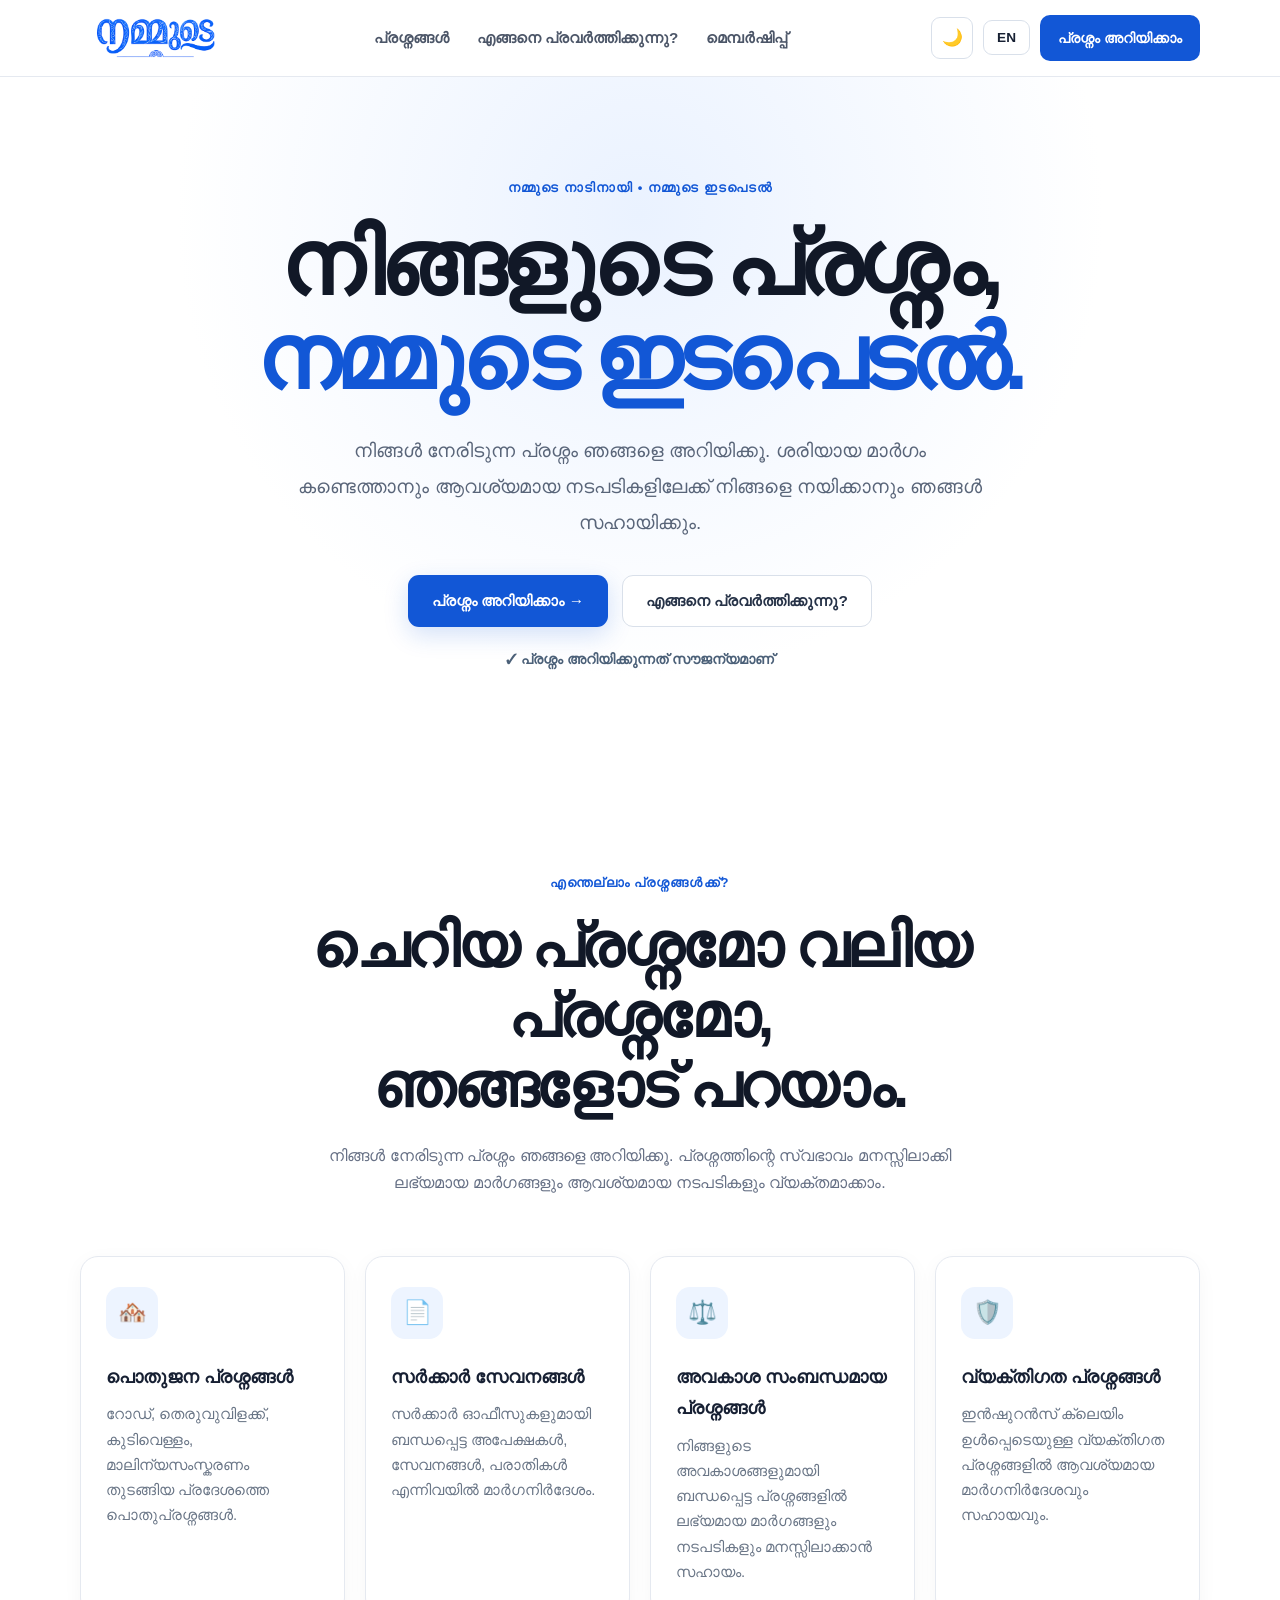
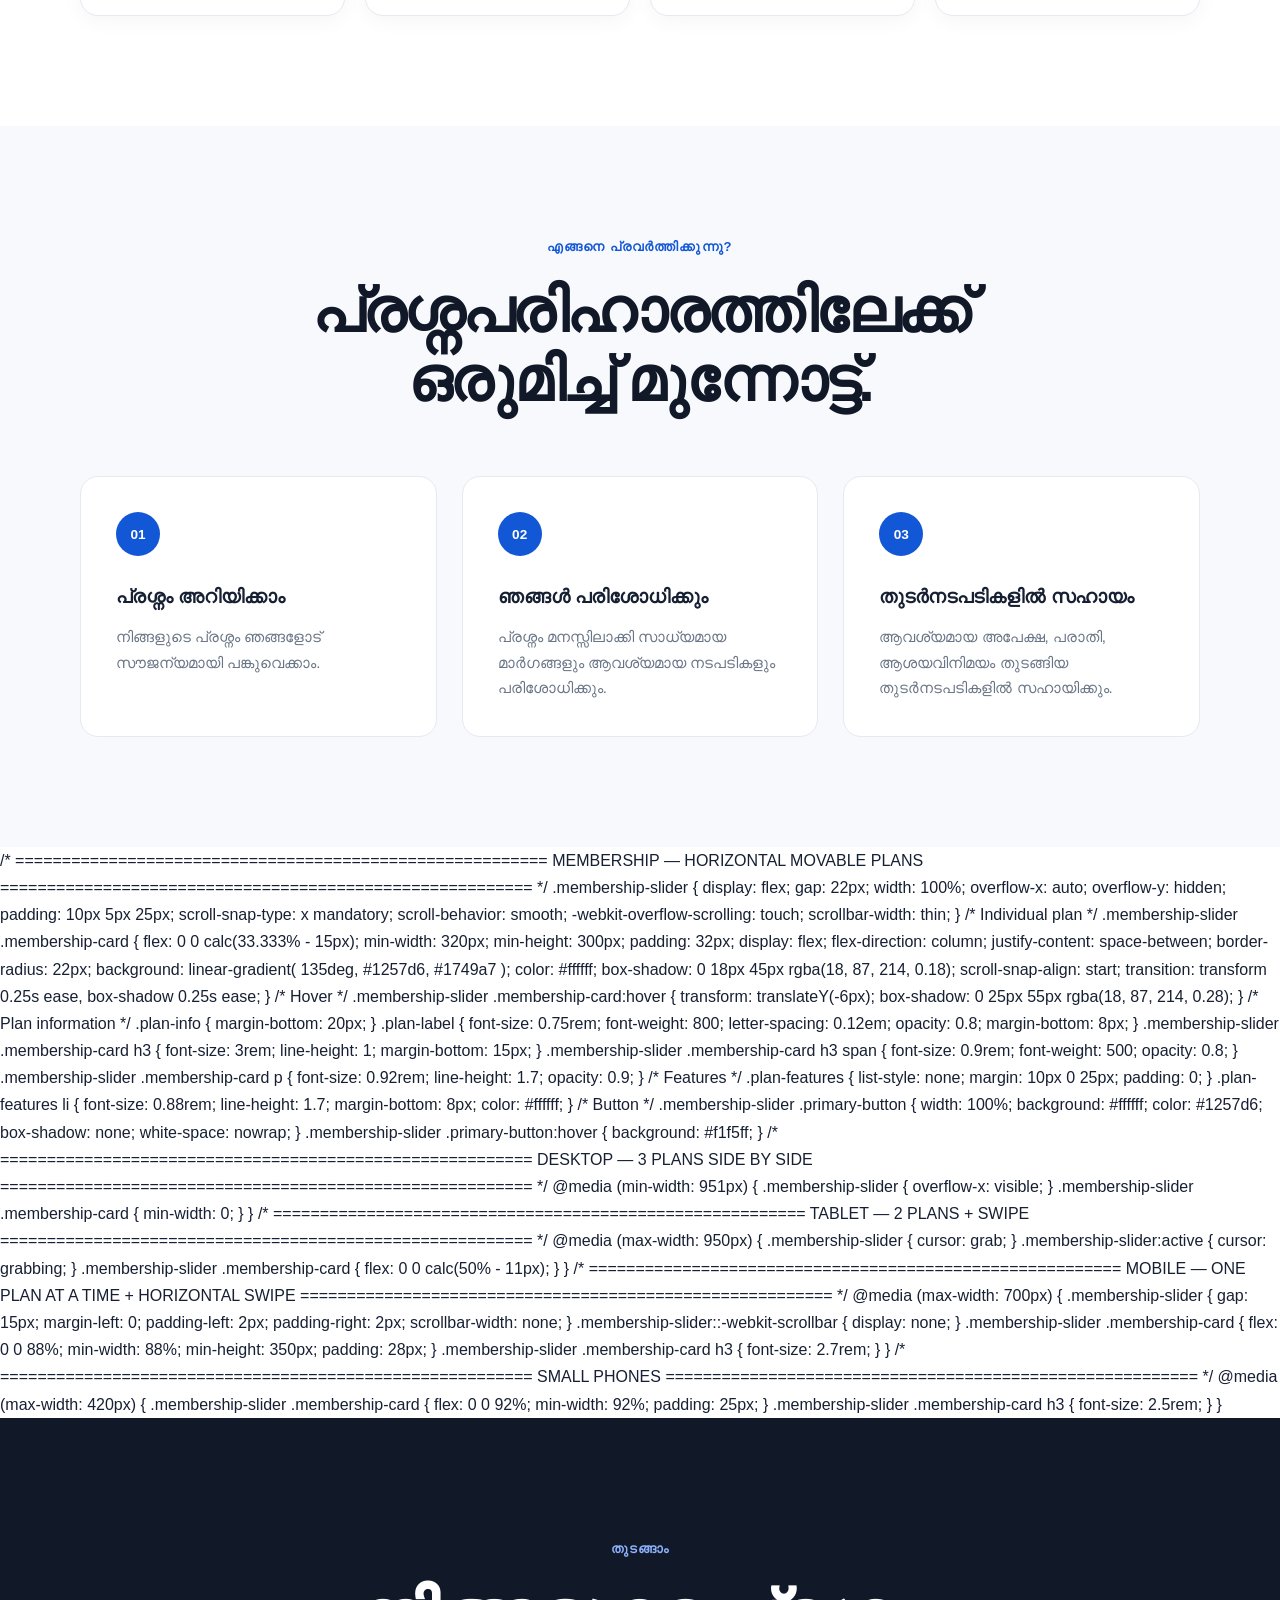
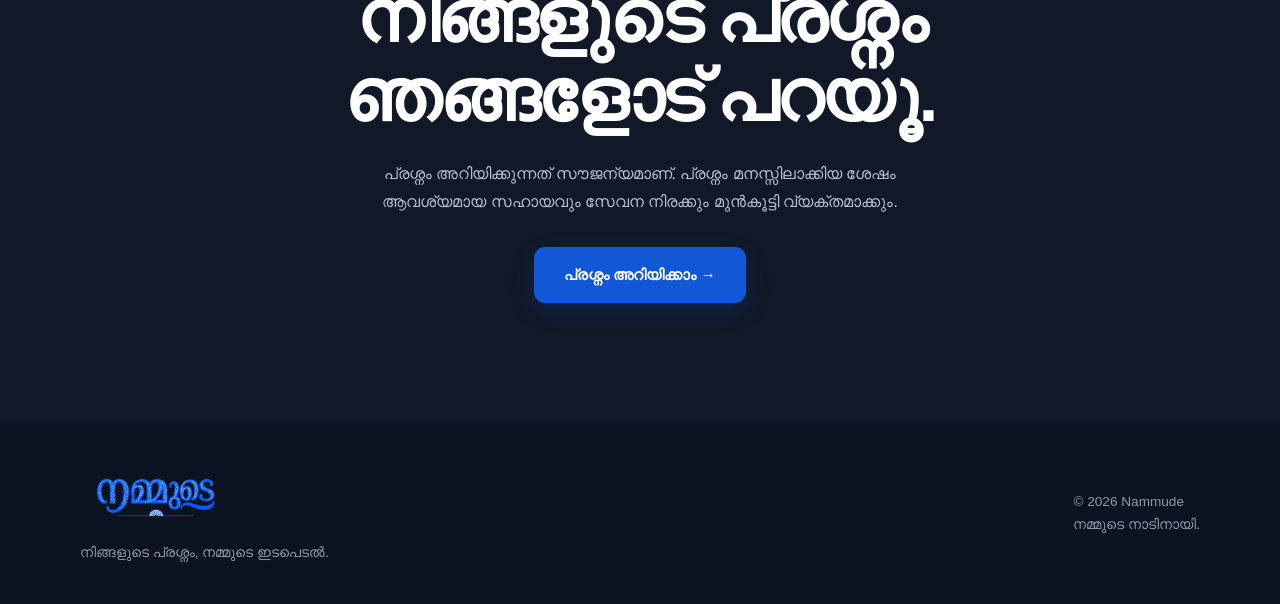
==== index.html @ a1968b99 "Update index.html" ====
<!DOCTYPE html>
<html lang="ml">

<head>
    <meta charset="UTF-8">
    <meta name="viewport" content="width=device-width, initial-scale=1.0">

    <title>Nammude — നിങ്ങളുടെ പ്രശ്നം, നമ്മുടെ ഇടപെടൽ</title>

    <meta name="description"
          content="നിങ്ങളുടെ പ്രശ്നം ഞങ്ങളെ അറിയിക്കൂ. പരിഹാരത്തിലേക്ക് ഒരുമിച്ച് മുന്നോട്ട്.">

    <link rel="stylesheet" href="style.css">
</head>

<body>

    <!-- ================= HEADER ================= -->

    <header class="header">

        <div class="container nav">

            <!-- LOGO -->
            <a href="#" class="logo">
                <img src="logo.png" alt="Nammude">
            </a>


            <!-- NAVIGATION -->
            <nav class="nav-links">

                <a href="#problems"
                   data-ml="പ്രശ്നങ്ങൾ"
                   data-en="Problems">
                    പ്രശ്നങ്ങൾ
                </a>

                <a href="#how"
                   data-ml="എങ്ങനെ പ്രവർത്തിക്കുന്നു?"
                   data-en="How It Works">
                    എങ്ങനെ പ്രവർത്തിക്കുന്നു?
                </a>

                <a href="#membership"
                   data-ml="മെമ്പർഷിപ്പ്"
                   data-en="Membership">
                    മെമ്പർഷിപ്പ്
                </a>

            </nav>


            <!-- HEADER ACTIONS -->
            <div class="nav-actions">

                <!-- DARK / LIGHT MODE -->
                <button
                    type="button"
                    id="themeToggle"
                    class="theme-button"
                    aria-label="Change theme">
                    🌙
                </button>


                <!-- LANGUAGE -->
                <button
                    type="button"
                    id="languageToggle"
                    class="language-button">
                    EN
                </button>


                <!-- REPORT -->
                <a href="report.html"
                   class="nav-button"
                   data-ml="പ്രശ്നം അറിയിക്കാം"
                   data-en="Report a Problem">

                    പ്രശ്നം അറിയിക്കാം

                </a>

            </div>

        </div>

    </header>



    <!-- ================= MAIN ================= -->

    <main>


        <!-- ================= HERO ================= -->

        <section class="hero">

            <div class="container hero-content">

                <p class="eyebrow"
                   data-ml="നമ്മുടെ നാടിനായി • നമ്മുടെ ഇടപെടൽ"
                   data-en="For our community • Taking action">

                    നമ്മുടെ നാടിനായി • നമ്മുടെ ഇടപെടൽ

                </p>


                <h1
                    data-ml="നിങ്ങളുടെ പ്രശ്നം,<br><span>നമ്മുടെ ഇടപെടൽ.</span>"
                    data-en="Your problem,<br><span>our intervention.</span>">

                    നിങ്ങളുടെ പ്രശ്നം,<br>
                    <span>നമ്മുടെ ഇടപെടൽ.</span>

                </h1>


                <p class="hero-text"
                   data-ml="നിങ്ങൾ നേരിടുന്ന പ്രശ്നം ഞങ്ങളെ അറിയിക്കൂ. ശരിയായ മാർഗം കണ്ടെത്താനും ആവശ്യമായ നടപടികളിലേക്ക് നിങ്ങളെ നയിക്കാനും ഞങ്ങൾ സഹായിക്കും."
                   data-en="Tell us about the problem you are facing. We will help you find the right path and guide you towards the necessary steps.">

                    നിങ്ങൾ നേരിടുന്ന പ്രശ്നം ഞങ്ങളെ അറിയിക്കൂ.
                    ശരിയായ മാർഗം കണ്ടെത്താനും ആവശ്യമായ നടപടികളിലേക്ക്
                    നിങ്ങളെ നയിക്കാനും ഞങ്ങൾ സഹായിക്കും.

                </p>


                <div class="hero-buttons">

                    <a href="report.html"
                       class="primary-button"
                       data-ml="പ്രശ്നം അറിയിക്കാം →"
                       data-en="Report a Problem →">

                        പ്രശ്നം അറിയിക്കാം →

                    </a>


                    <a href="#how"
                       class="secondary-button"
                       data-ml="എങ്ങനെ പ്രവർത്തിക്കുന്നു?"
                       data-en="How It Works">

                        എങ്ങനെ പ്രവർത്തിക്കുന്നു?

                    </a>

                </div>


                <p class="free-note"
                   data-ml="✓ പ്രശ്നം അറിയിക്കുന്നത് സൗജന്യമാണ്"
                   data-en="✓ Reporting a problem is free">

                    ✓ പ്രശ്നം അറിയിക്കുന്നത് സൗജന്യമാണ്

                </p>

            </div>

        </section>



        <!-- ================= PROBLEMS ================= -->

        <section id="problems" class="section">

            <div class="container">

                <div class="section-heading">

                    <p class="eyebrow"
                       data-ml="എന്തെല്ലാം പ്രശ്നങ്ങൾക്ക്?"
                       data-en="What can we help with?">

                        എന്തെല്ലാം പ്രശ്നങ്ങൾക്ക്?

                    </p>


                    <h2
                        data-ml="ചെറിയ പ്രശ്നമോ വലിയ പ്രശ്നമോ,<br>ഞങ്ങളോട് പറയാം."
                        data-en="Big problem or small problem,<br>you can tell us.">

                        ചെറിയ പ്രശ്നമോ വലിയ പ്രശ്നമോ,<br>
                        ഞങ്ങളോട് പറയാം.

                    </h2>


                    <p
                        data-ml="നിങ്ങൾ നേരിടുന്ന പ്രശ്നം ഞങ്ങളെ അറിയിക്കൂ. പ്രശ്നത്തിന്റെ സ്വഭാവം മനസ്സിലാക്കി ലഭ്യമായ മാർഗങ്ങളും ആവശ്യമായ നടപടികളും വ്യക്തമാക്കാം."
                        data-en="Tell us about your problem. We will understand the situation and explain the available options and necessary steps.">

                        നിങ്ങൾ നേരിടുന്ന പ്രശ്നം ഞങ്ങളെ അറിയിക്കൂ.
                        പ്രശ്നത്തിന്റെ സ്വഭാവം മനസ്സിലാക്കി ലഭ്യമായ മാർഗങ്ങളും
                        ആവശ്യമായ നടപടികളും വ്യക്തമാക്കാം.

                    </p>

                </div>



                <div class="problem-grid">

                    <!-- PUBLIC PROBLEMS -->

                    <div class="problem-card">

                        <div class="icon">🏘️</div>

                        <h3
                            data-ml="പൊതുജന പ്രശ്നങ്ങൾ"
                            data-en="Public Issues">

                            പൊതുജന പ്രശ്നങ്ങൾ

                        </h3>

                        <p
                            data-ml="റോഡ്, തെരുവുവിളക്ക്, കുടിവെള്ളം, മാലിന്യസംസ്കരണം തുടങ്ങിയ പ്രദേശത്തെ പൊതുപ്രശ്നങ്ങൾ."
                            data-en="Local public issues such as roads, streetlights, drinking water and waste management.">

                            റോഡ്, തെരുവുവിളക്ക്, കുടിവെള്ളം,
                            മാലിന്യസംസ്കരണം തുടങ്ങിയ പ്രദേശത്തെ
                            പൊതുപ്രശ്നങ്ങൾ.

                        </p>

                    </div>



                    <!-- GOVERNMENT SERVICES -->

                    <div class="problem-card">

                        <div class="icon">📄</div>

                        <h3
                            data-ml="സർക്കാർ സേവനങ്ങൾ"
                            data-en="Government Services">

                            സർക്കാർ സേവനങ്ങൾ

                        </h3>

                        <p
                            data-ml="സർക്കാർ ഓഫീസുകളുമായി ബന്ധപ്പെട്ട അപേക്ഷകൾ, സേവനങ്ങൾ, പരാതികൾ എന്നിവയിൽ മാർഗനിർദേശം."
                            data-en="Guidance for applications, services and complaints related to government offices.">

                            സർക്കാർ ഓഫീസുകളുമായി ബന്ധപ്പെട്ട
                            അപേക്ഷകൾ, സേവനങ്ങൾ, പരാതികൾ എന്നിവയിൽ
                            മാർഗനിർദേശം.

                        </p>

                    </div>



                    <!-- RIGHTS -->

                    <div class="problem-card">

                        <div class="icon">⚖️</div>

                        <h3
                            data-ml="അവകാശ സംബന്ധമായ പ്രശ്നങ്ങൾ"
                            data-en="Rights & Complaints">

                            അവകാശ സംബന്ധമായ പ്രശ്നങ്ങൾ

                        </h3>

                        <p
                            data-ml="നിങ്ങളുടെ അവകാശങ്ങളുമായി ബന്ധപ്പെട്ട പ്രശ്നങ്ങളിൽ ലഭ്യമായ മാർഗങ്ങളും നടപടികളും മനസ്സിലാക്കാൻ സഹായം."
                            data-en="Help understanding available options and procedures related to your rights.">

                            നിങ്ങളുടെ അവകാശങ്ങളുമായി ബന്ധപ്പെട്ട
                            പ്രശ്നങ്ങളിൽ ലഭ്യമായ മാർഗങ്ങളും നടപടികളും
                            മനസ്സിലാക്കാൻ സഹായം.

                        </p>

                    </div>



                    <!-- PERSONAL -->

                    <div class="problem-card">

                        <div class="icon">🛡️</div>

                        <h3
                            data-ml="വ്യക്തിഗത പ്രശ്നങ്ങൾ"
                            data-en="Personal Problems">

                            വ്യക്തിഗത പ്രശ്നങ്ങൾ

                        </h3>

                        <p
                            data-ml="ഇൻഷുറൻസ് ക്ലെയിം ഉൾപ്പെടെയുള്ള വ്യക്തിഗത പ്രശ്നങ്ങളിൽ ആവശ്യമായ മാർഗനിർദേശവും സഹായവും."
                            data-en="Guidance and assistance for personal issues, including insurance claims.">

                            ഇൻഷുറൻസ് ക്ലെയിം ഉൾപ്പെടെയുള്ള
                            വ്യക്തിഗത പ്രശ്നങ്ങളിൽ ആവശ്യമായ
                            മാർഗനിർദേശവും സഹായവും.

                        </p>

                    </div>

                </div>

            </div>

        </section>



        <!-- ================= HOW IT WORKS ================= -->

        <section id="how"
                 class="section light-section">

            <div class="container">

                <div class="section-heading">

                    <p class="eyebrow"
                       data-ml="എങ്ങനെ പ്രവർത്തിക്കുന്നു?"
                       data-en="How it works">

                        എങ്ങനെ പ്രവർത്തിക്കുന്നു?

                    </p>


                    <h2
                        data-ml="പ്രശ്നപരിഹാരത്തിലേക്ക്<br>ഒരുമിച്ച് മുന്നോട്ട്."
                        data-en="Moving together<br>towards a solution.">

                        പ്രശ്നപരിഹാരത്തിലേക്ക്<br>
                        ഒരുമിച്ച് മുന്നോട്ട്.

                    </h2>

                </div>



                <div class="steps">

                    <!-- STEP 1 -->

                    <div class="step">

                        <span>01</span>

                        <h3
                            data-ml="പ്രശ്നം അറിയിക്കാം"
                            data-en="Tell us your problem">

                            പ്രശ്നം അറിയിക്കാം

                        </h3>

                        <p
                            data-ml="നിങ്ങളുടെ പ്രശ്നം ഞങ്ങളോട് സൗജന്യമായി പങ്കുവെക്കാം."
                            data-en="Tell us about your problem for free.">

                            നിങ്ങളുടെ പ്രശ്നം ഞങ്ങളോട്
                            സൗജന്യമായി പങ്കുവെക്കാം.

                        </p>

                    </div>



                    <!-- STEP 2 -->

                    <div class="step">

                        <span>02</span>

                        <h3
                            data-ml="ഞങ്ങൾ പരിശോധിക്കും"
                            data-en="We review it">

                            ഞങ്ങൾ പരിശോധിക്കും

                        </h3>

                        <p
                            data-ml="പ്രശ്നം മനസ്സിലാക്കി സാധ്യമായ മാർഗങ്ങളും ആവശ്യമായ നടപടികളും പരിശോധിക്കും."
                            data-en="We understand the issue and review the possible options and necessary steps.">

                            പ്രശ്നം മനസ്സിലാക്കി സാധ്യമായ മാർഗങ്ങളും
                            ആവശ്യമായ നടപടികളും പരിശോധിക്കും.

                        </p>

                    </div>



                    <!-- STEP 3 -->

                    <div class="step">

                        <span>03</span>

                        <h3
                            data-ml="തുടർനടപടികളിൽ സഹായം"
                            data-en="Help with the next steps">

                            തുടർനടപടികളിൽ സഹായം

                        </h3>

                        <p
                            data-ml="ആവശ്യമായ അപേക്ഷ, പരാതി, ആശയവിനിമയം തുടങ്ങിയ തുടർനടപടികളിൽ സഹായിക്കും."
                            data-en="We can assist with applications, complaints, communication and other necessary next steps.">

                            ആവശ്യമായ അപേക്ഷ, പരാതി,
                            ആശയവിനിമയം തുടങ്ങിയ തുടർനടപടികളിൽ
                            സഹായിക്കും.

                        </p>

                    </div>

                </div>

            </div>

        </section>



        
<!-- ================= MEMBERSHIP ================= -->

     /* =========================================================
   MEMBERSHIP — HORIZONTAL MOVABLE PLANS
========================================================= */

.membership-slider {
    display: flex;
    gap: 22px;

    width: 100%;

    overflow-x: auto;
    overflow-y: hidden;

    padding: 10px 5px 25px;

    scroll-snap-type: x mandatory;
    scroll-behavior: smooth;

    -webkit-overflow-scrolling: touch;

    scrollbar-width: thin;
}


/* Individual plan */

.membership-slider .membership-card {

    flex: 0 0 calc(33.333% - 15px);

    min-width: 320px;

    min-height: 300px;

    padding: 32px;

    display: flex;
    flex-direction: column;
    justify-content: space-between;

    border-radius: 22px;

    background: linear-gradient(
        135deg,
        #1257d6,
        #1749a7
    );

    color: #ffffff;

    box-shadow:
        0 18px 45px rgba(18, 87, 214, 0.18);

    scroll-snap-align: start;

    transition:
        transform 0.25s ease,
        box-shadow 0.25s ease;
}


/* Hover */

.membership-slider .membership-card:hover {
    transform: translateY(-6px);

    box-shadow:
        0 25px 55px rgba(18, 87, 214, 0.28);
}


/* Plan information */

.plan-info {
    margin-bottom: 20px;
}

.plan-label {
    font-size: 0.75rem;
    font-weight: 800;
    letter-spacing: 0.12em;

    opacity: 0.8;

    margin-bottom: 8px;
}


.membership-slider .membership-card h3 {
    font-size: 3rem;
    line-height: 1;

    margin-bottom: 15px;
}


.membership-slider .membership-card h3 span {
    font-size: 0.9rem;
    font-weight: 500;
    opacity: 0.8;
}


.membership-slider .membership-card p {
    font-size: 0.92rem;
    line-height: 1.7;

    opacity: 0.9;
}


/* Features */

.plan-features {
    list-style: none;

    margin: 10px 0 25px;
    padding: 0;
}


.plan-features li {
    font-size: 0.88rem;
    line-height: 1.7;

    margin-bottom: 8px;

    color: #ffffff;
}


/* Button */

.membership-slider .primary-button {
    width: 100%;

    background: #ffffff;
    color: #1257d6;

    box-shadow: none;

    white-space: nowrap;
}


.membership-slider .primary-button:hover {
    background: #f1f5ff;
}


/* =========================================================
   DESKTOP — 3 PLANS SIDE BY SIDE
========================================================= */

@media (min-width: 951px) {

    .membership-slider {
        overflow-x: visible;
    }

    .membership-slider .membership-card {
        min-width: 0;
    }

}


/* =========================================================
   TABLET — 2 PLANS + SWIPE
========================================================= */

@media (max-width: 950px) {

    .membership-slider {
        cursor: grab;
    }

    .membership-slider:active {
        cursor: grabbing;
    }

    .membership-slider .membership-card {
        flex: 0 0 calc(50% - 11px);
    }

}


/* =========================================================
   MOBILE — ONE PLAN AT A TIME + HORIZONTAL SWIPE
========================================================= */

@media (max-width: 700px) {

    .membership-slider {
        gap: 15px;

        margin-left: 0;
        padding-left: 2px;
        padding-right: 2px;

        scrollbar-width: none;
    }

    .membership-slider::-webkit-scrollbar {
        display: none;
    }

    .membership-slider .membership-card {

        flex: 0 0 88%;

        min-width: 88%;

        min-height: 350px;

        padding: 28px;

    }

    .membership-slider .membership-card h3 {
        font-size: 2.7rem;
    }

}


/* =========================================================
   SMALL PHONES
========================================================= */

@media (max-width: 420px) {

    .membership-slider .membership-card {
        flex: 0 0 92%;
        min-width: 92%;

        padding: 25px;
    }

    .membership-slider .membership-card h3 {
        font-size: 2.5rem;
    }

}
        <!-- ================= REPORT ================= -->

        <section id="report"
                 class="report-section">

            <div class="container report-content">

                <p class="eyebrow"
                   data-ml="തുടങ്ങാം"
                   data-en="Let's get started">

                    തുടങ്ങാം

                </p>


                <h2
                    data-ml="നിങ്ങളുടെ പ്രശ്നം<br>ഞങ്ങളോട് പറയൂ."
                    data-en="Tell us<br>your problem.">

                    നിങ്ങളുടെ പ്രശ്നം<br>
                    ഞങ്ങളോട് പറയൂ.

                </h2>


                <p
                    data-ml="പ്രശ്നം അറിയിക്കുന്നത് സൗജന്യമാണ്. പ്രശ്നം മനസ്സിലാക്കിയ ശേഷം ആവശ്യമായ സഹായവും സേവന നിരക്കും മുൻകൂട്ടി വ്യക്തമാക്കും."
                    data-en="Reporting a problem is free. After understanding the issue, we will explain the required assistance and service charge in advance.">

                    പ്രശ്നം അറിയിക്കുന്നത് സൗജന്യമാണ്.
                    പ്രശ്നം മനസ്സിലാക്കിയ ശേഷം ആവശ്യമായ സഹായവും
                    സേവന നിരക്കും മുൻകൂട്ടി വ്യക്തമാക്കും.

                </p>


                <a href="report.html"
                   class="primary-button large-button"
                   data-ml="പ്രശ്നം അറിയിക്കാം →"
                   data-en="Report a Problem →">

                    പ്രശ്നം അറിയിക്കാം →

                </a>

            </div>

        </section>

    </main>



    <!-- ================= FOOTER ================= -->

    <footer class="footer">

        <div class="container footer-content">

            <div>

                <div class="logo">
                    <img src="logo.png" alt="Nammude">
                </div>

                <p
                    data-ml="നിങ്ങളുടെ പ്രശ്നം, നമ്മുടെ ഇടപെടൽ."
                    data-en="Your problem, our intervention.">

                    നിങ്ങളുടെ പ്രശ്നം, നമ്മുടെ ഇടപെടൽ.

                </p>

            </div>


            <div>

                <p>
                    © 2026 Nammude
                </p>

                <p
                    data-ml="നമ്മുടെ നാടിനായി."
                    data-en="For our community.">

                    നമ്മുടെ നാടിനായി.

                </p>

            </div>

        </div>

    </footer>



    <!-- ================= LANGUAGE + THEME ================= -->

    <script>

        /* ============================
           LANGUAGE SWITCH
        ============================ */

        const languageToggle =
            document.getElementById("languageToggle");

        let currentLanguage = "ml";


        languageToggle.addEventListener("click", function () {

            currentLanguage =
                currentLanguage === "ml"
                    ? "en"
                    : "ml";


            document
                .querySelectorAll("[data-ml]")
                .forEach(element => {

                    if (currentLanguage === "en") {

                        element.innerHTML =
                            element.getAttribute("data-en");

                    } else {

                        element.innerHTML =
                            element.getAttribute("data-ml");

                    }

                });


            document.documentElement.lang =
                currentLanguage;


            languageToggle.textContent =
                currentLanguage === "ml"
                    ? "EN"
                    : "മലയാളം";

        });



        /* ============================
           DARK / LIGHT MODE
        ============================ */

        const themeToggle =
            document.getElementById("themeToggle");


        function updateThemeButton() {

            const isDark =
                document.body.classList.contains("dark-mode");


            themeToggle.textContent =
                isDark ? "☀️" : "🌙";


            themeToggle.setAttribute(
                "aria-label",
                isDark
                    ? "Switch to light mode"
                    : "Switch to dark mode"
            );

        }


        /* Load saved theme */

        const savedTheme =
            localStorage.getItem("nammude-theme");


        if (savedTheme === "dark") {

            document.body.classList.add("dark-mode");

        }


        updateThemeButton();



        /* Theme button */

        themeToggle.addEventListener(
            "click",
            function () {

                document.body.classList.toggle(
                    "dark-mode"
                );


                const isDark =
                    document.body.classList.contains(
                        "dark-mode"
                    );


                localStorage.setItem(
                    "nammude-theme",
                    isDark ? "dark" : "light"
                );


                updateThemeButton();

            }
        );

    </script>

</body>
</html>
---- style.css ----
/* =========================================================
   NAMMUDE — COMPLETE WEBSITE CSS
   Light / Dark Mode
   Responsive: Mobile • Tablet • Desktop
========================================================= */


/* =========================================================
   1. RESET
========================================================= */

* {
    margin: 0;
    padding: 0;
    box-sizing: border-box;
}

html {
    scroll-behavior: smooth;
}

body {
    font-family: "Noto Sans Malayalam", "Nirmala UI", "Segoe UI", Arial, sans-serif;
    color: #172033;
    background: #ffffff;
    line-height: 1.7;
    overflow-x: hidden;
    transition: background-color 0.25s ease, color 0.25s ease;
}

a {
    text-decoration: none;
    color: inherit;
}

button,
input,
textarea,
select {
    font-family: inherit;
}

button {
    cursor: pointer;
}

img {
    max-width: 100%;
}

.container {
    width: min(1120px, 92%);
    margin: 0 auto;
}


/* =========================================================
   2. HEADER
========================================================= */

.header {
    position: sticky;
    top: 0;
    z-index: 1000;
    background: rgba(255, 255, 255, 0.95);
    backdrop-filter: blur(14px);
    -webkit-backdrop-filter: blur(14px);
    border-bottom: 1px solid #e5e9f0;
    transition: background-color 0.25s ease, border-color 0.25s ease;
}

.nav {
    min-height: 76px;
    display: flex;
    align-items: center;
    justify-content: space-between;
    gap: 24px;
}


/* =========================================================
   3. LOGO
========================================================= */

.logo {
    display: inline-flex;
    align-items: center;
    flex-shrink: 0;
}

.logo img {
    display: block;
    width: 150px;
    height: auto;
}


/* =========================================================
   4. NAVIGATION
========================================================= */

.nav-links {
    display: flex;
    align-items: center;
    gap: 28px;
}

.nav-links a {
    color: #4c5668;
    font-size: 0.95rem;
    font-weight: 600;
    transition: color 0.2s ease;
}

.nav-links a:hover {
    color: #1257d6;
}


/* =========================================================
   5. NAV ACTIONS
========================================================= */

.nav-actions {
    display: flex;
    align-items: center;
    gap: 10px;
}


/* =========================================================
   6. LANGUAGE BUTTON
========================================================= */

.language-button {
    min-width: 44px;
    border: 1px solid #d9e0ea;
    background: #ffffff;
    color: #172033;
    padding: 9px 13px;
    border-radius: 9px;
    font-size: 0.85rem;
    font-weight: 700;
    cursor: pointer;
    transition:
        background-color 0.2s ease,
        border-color 0.2s ease,
        color 0.2s ease,
        transform 0.2s ease;
}

.language-button:hover {
    background: #f1f5ff;
    border-color: #1257d6;
    transform: translateY(-1px);
}


/* =========================================================
   7. DARK / LIGHT MODE BUTTON
========================================================= */

.theme-button {
    width: 42px;
    height: 42px;
    display: inline-flex;
    align-items: center;
    justify-content: center;
    border: 1px solid #d9e0ea;
    border-radius: 9px;
    background: #ffffff;
    color: #172033;
    font-size: 1.05rem;
    cursor: pointer;
    transition:
        background-color 0.2s ease,
        border-color 0.2s ease,
        color 0.2s ease,
        transform 0.2s ease;
}

.theme-button:hover {
    background: #f1f5ff;
    border-color: #1257d6;
    transform: translateY(-1px);
}


/* =========================================================
   8. HEADER REPORT BUTTON
========================================================= */

.nav-button {
    display: inline-flex;
    align-items: center;
    justify-content: center;
    background: #1257d6;
    color: #ffffff;
    padding: 11px 18px;
    border-radius: 10px;
    font-size: 0.9rem;
    font-weight: 700;
    transition:
        transform 0.2s ease,
        background-color 0.2s ease,
        box-shadow 0.2s ease;
}

.nav-button:hover {
    background: #0d46b0;
    transform: translateY(-1px);
    box-shadow: 0 7px 18px rgba(18, 87, 214, 0.2);
}


/* =========================================================
   9. HERO
========================================================= */

.hero {
    min-height: 680px;
    display: flex;
    align-items: center;
    text-align: center;
    padding: 100px 0 90px;
    background: radial-gradient(
        circle at 50% 20%,
        #eaf2ff 0%,
        #ffffff 55%
    );
    transition: background 0.3s ease;
}

.hero-content {
    max-width: 900px;
    margin: 0 auto;
}


/* =========================================================
   10. EYEBROW
========================================================= */

.eyebrow {
    color: #1257d6;
    font-size: 0.82rem;
    font-weight: 800;
    letter-spacing: 0.08em;
    text-transform: uppercase;
    margin-bottom: 18px;
}


/* =========================================================
   11. HERO TITLE
========================================================= */

.hero h1 {
    color: #111827;
    font-size: clamp(3rem, 7vw, 5.8rem);
    line-height: 1.05;
    letter-spacing: -0.055em;
    font-weight: 850;
    margin-bottom: 28px;
}

.hero h1 span {
    color: #1257d6;
}


/* =========================================================
   12. HERO TEXT
========================================================= */

.hero-text {
    max-width: 700px;
    margin: 0 auto 34px;
    color: #596579;
    font-size: clamp(1rem, 2vw, 1.18rem);
    line-height: 1.9;
}


/* =========================================================
   13. HERO BUTTONS
========================================================= */

.hero-buttons {
    display: flex;
    justify-content: center;
    align-items: center;
    gap: 14px;
    flex-wrap: wrap;
    margin-bottom: 20px;
}


/* =========================================================
   14. PRIMARY BUTTON
========================================================= */

.primary-button {
    display: inline-flex;
    align-items: center;
    justify-content: center;
    min-height: 50px;
    padding: 13px 24px;
    border: none;
    border-radius: 11px;
    background: #1257d6;
    color: #ffffff;
    font-size: 0.96rem;
    font-weight: 750;
    box-shadow: 0 8px 24px rgba(18, 87, 214, 0.18);
    transition:
        transform 0.2s ease,
        background-color 0.2s ease,
        box-shadow 0.2s ease;
}

.primary-button:hover {
    background: #0d46b0;
    transform: translateY(-2px);
    box-shadow: 0 12px 28px rgba(18, 87, 214, 0.25);
}

.primary-button:disabled {
    opacity: 0.65;
    cursor: not-allowed;
    transform: none;
}


/* =========================================================
   15. SECONDARY BUTTON
========================================================= */

.secondary-button {
    display: inline-flex;
    align-items: center;
    justify-content: center;
    min-height: 50px;
    padding: 12px 23px;
    border: 1px solid #d9e0ea;
    border-radius: 11px;
    background: #ffffff;
    color: #263247;
    font-size: 0.96rem;
    font-weight: 700;
    transition:
        background-color 0.2s ease,
        border-color 0.2s ease,
        color 0.2s ease;
}

.secondary-button:hover {
    background: #f5f8ff;
    border-color: #1257d6;
}


/* =========================================================
   16. FREE NOTE
========================================================= */

.free-note {
    color: #4b6078;
    font-size: 0.9rem;
    font-weight: 600;
}


/* =========================================================
   17. GENERAL SECTIONS
========================================================= */

.section {
    padding: 110px 0;
    background: #ffffff;
    transition: background-color 0.25s ease;
}

.light-section {
    background: #f7f9fc;
}


/* =========================================================
   18. SECTION HEADING
========================================================= */

.section-heading {
    max-width: 720px;
    margin: 0 auto 60px;
    text-align: center;
}

.section-heading h2 {
    color: #111827;
    font-size: clamp(2.2rem, 5vw, 3.8rem);
    line-height: 1.15;
    letter-spacing: -0.04em;
    margin-bottom: 20px;
}

.section-heading > p:last-child {
    color: #667085;
    font-size: 1rem;
    max-width: 650px;
    margin: 0 auto;
}


/* =========================================================
   19. PROBLEM GRID
========================================================= */

.problem-grid {
    display: grid;
    grid-template-columns: repeat(4, 1fr);
    gap: 20px;
}


/* =========================================================
   20. PROBLEM CARD
========================================================= */

.problem-card {
    min-height: 270px;
    padding: 30px 25px;
    text-align: left;
    background: #ffffff;
    border: 1px solid #e5e9f0;
    border-radius: 18px;
    box-shadow: 0 5px 20px rgba(16, 24, 40, 0.04);
    transition:
        transform 0.25s ease,
        box-shadow 0.25s ease,
        border-color 0.25s ease,
        background-color 0.25s ease;
}

.problem-card:hover {
    transform: translateY(-6px);
    border-color: #c9d8f7;
    box-shadow: 0 18px 40px rgba(16, 24, 40, 0.09);
}


/* =========================================================
   21. PROBLEM ICON
========================================================= */

.icon {
    width: 52px;
    height: 52px;
    display: flex;
    align-items: center;
    justify-content: center;
    background: #edf4ff;
    border-radius: 14px;
    font-size: 1.45rem;
    margin-bottom: 22px;
}

.problem-card h3 {
    color: #172033;
    font-size: 1.15rem;
    margin-bottom: 10px;
}

.problem-card p {
    color: #697586;
    font-size: 0.93rem;
    line-height: 1.7;
}


/* =========================================================
   22. STEPS
========================================================= */

.steps {
    display: grid;
    grid-template-columns: repeat(3, 1fr);
    gap: 25px;
}

.step {
    padding: 35px;
    background: #ffffff;
    border: 1px solid #e5e9f0;
    border-radius: 18px;
    transition:
        background-color 0.25s ease,
        border-color 0.25s ease;
}

.step span {
    width: 44px;
    height: 44px;
    display: inline-flex;
    align-items: center;
    justify-content: center;
    margin-bottom: 25px;
    border-radius: 50%;
    background: #1257d6;
    color: #ffffff;
    font-size: 0.85rem;
    font-weight: 800;
}

.step h3 {
    color: #172033;
    font-size: 1.2rem;
    margin-bottom: 10px;
}

.step p {
    color: #697586;
    font-size: 0.94rem;
}


/* =========================================================
   23. MEMBERSHIP
========================================================= */

.membership-card {
    max-width: 850px;
    margin: 0 auto;
    padding: 42px;
    display: flex;
    align-items: center;
    justify-content: space-between;
    gap: 35px;
    border-radius: 22px;
    background: linear-gradient(
        135deg,
        #1257d6,
        #1749a7
    );
    color: #ffffff;
    box-shadow: 0 20px 50px rgba(18, 87, 214, 0.2);
}

.plan-label {
    font-size: 0.75rem;
    font-weight: 800;
    letter-spacing: 0.1em;
    opacity: 0.8;
    margin-bottom: 8px;
}

.membership-card h3 {
    font-size: 3rem;
    line-height: 1;
    margin-bottom: 18px;
}

.membership-card h3 span {
    font-size: 0.95rem;
    font-weight: 500;
    opacity: 0.8;
}

.membership-card p:last-child {
    max-width: 480px;
    opacity: 0.88;
    font-size: 0.95rem;
}

.membership-card .primary-button {
    background: #ffffff;
    color: #1257d6;
    box-shadow: none;
    white-space: nowrap;
}

.membership-card .primary-button:hover {
    background: #f1f5ff;
}


/* =========================================================
   24. REPORT SECTION
========================================================= */

.report-section {
    padding: 120px 0;
    background: #111827;
    color: #ffffff;
    text-align: center;
    transition: background-color 0.25s ease;
}

.report-content {
    max-width: 760px;
    margin: 0 auto;
}

.report-content .eyebrow {
    color: #8db3ff;
}

.report-content h2 {
    font-size: clamp(2.5rem, 6vw, 4.5rem);
    line-height: 1.1;
    letter-spacing: -0.04em;
    margin-bottom: 24px;
}

.report-content > p:not(.eyebrow) {
    color: #b7c0cf;
    max-width: 620px;
    margin: 0 auto 32px;
    font-size: 1rem;
}

.large-button {
    min-height: 56px;
    padding: 15px 30px;
}


/* =========================================================
   25. FOOTER
========================================================= */

.footer {
    background: #0b1220;
    color: #ffffff;
    padding: 40px 0;
    transition: background-color 0.25s ease;
}

.footer-content {
    display: flex;
    align-items: center;
    justify-content: space-between;
    gap: 30px;
}

.footer .logo {
    margin-bottom: 6px;
}

.footer p {
    color: #8e99aa;
    font-size: 0.85rem;
}


/* =========================================================
   26. REPORT PAGE
========================================================= */

.report-page {
    min-height: 70vh;
    padding: 90px 0;
    background: #ffffff;
    transition: background-color 0.25s ease;
}

.report-container {
    max-width: 900px;
}


/* =========================================================
   REPORT MAIN BACKGROUND
========================================================= */

.report-form {
    width: 100%;
    padding: 10px 0;
}


/* =========================================================
   REPORT INTRO
========================================================= */

.report-intro {
    text-align: center;
    max-width: 720px;
    margin: 0 auto 55px;
}

.report-intro h1 {
    color: #111827;
    font-size: clamp(2.5rem, 6vw, 4.5rem);
    line-height: 1.1;
    letter-spacing: -0.045em;
    margin-bottom: 22px;
}

.report-intro h1 span {
    color: #1257d6;
}

.report-intro > p:last-child {
    color: #667085;
    font-size: 1rem;
}


/* =========================================================
   27. REPORT FORM
========================================================= */

.report-form {
    display: flex;
    flex-direction: column;
}


/* =========================================================
   QUESTION BOXES
   EXTRA SPACE INSIDE + CLEAR GAP BETWEEN BOXES
========================================================= */

.form-section {
    width: 100%;
    padding: 31px;
    margin-bottom: 28px;

    background: #ffffff;
    border: 1px solid #e3e8f0;
    border-radius: 18px;

    box-shadow: 0 4px 18px rgba(16, 24, 40, 0.035);

    transition:
        background-color 0.25s ease,
        border-color 0.25s ease,
        box-shadow 0.25s ease;
}


/* Remove gap after the final question */

.form-section:last-child {
    margin-bottom: 0;
}


.form-section h2 {
    color: #172033;
    font-size: 1.15rem;
    margin-bottom: 17px;
}

.form-section h2 span {
    color: #d92d20;
}

.form-section h2 small {
    color: #7b8494;
    font-size: 0.75rem;
    font-weight: 500;
}


/* =========================================================
   28. FORM INPUTS
========================================================= */

.form-section input[type="text"],
.form-section input[type="tel"],
.form-section input[type="date"],
.form-section textarea {
    width: 100%;
    padding: 13px 15px;
    border: 1px solid #d8dee8;
    border-radius: 10px;
    background: #ffffff;
    color: #172033;
    outline: none;
    font-size: 0.95rem;

    transition:
        border-color 0.2s ease,
        box-shadow 0.2s ease,
        background-color 0.2s ease,
        color 0.2s ease;
}

.form-section textarea {
    resize: vertical;
    min-height: 140px;
}

.form-section input:focus,
.form-section textarea:focus {
    border-color: #1257d6;
    box-shadow: 0 0 0 3px rgba(18, 87, 214, 0.12);
}

.form-section input::placeholder,
.form-section textarea::placeholder {
    color: #98a2b3;
}

.form-section small {
    color: #7b8494;
}


/* =========================================================
   29. PHONE HINT
========================================================= */

#phoneHint {
    display: block;
    margin-top: 7px;
    font-size: 0.8rem;
}


/* =========================================================
   30. CHECKBOX LABEL
========================================================= */

.checkbox-label {
    display: flex;
    align-items: center;
    gap: 9px;
    margin-top: 13px;
    color: #596579;
    font-size: 0.9rem;
    cursor: pointer;
}

.checkbox-label input {
    accent-color: #1257d6;
}


/* =========================================================
   31. CATEGORY GRID
========================================================= */

.category-grid {
    display: grid;
    grid-template-columns: repeat(2, 1fr);
    gap: 12px;
}

.category-option {
    display: flex;
    align-items: center;
    gap: 10px;
    padding: 15px;
    border: 1px solid #dfe5ee;
    border-radius: 12px;
    background: #ffffff;
    cursor: pointer;

    transition:
        border-color 0.2s ease,
        background-color 0.2s ease,
        transform 0.2s ease;
}

.category-option:hover {
    border-color: #b9cbed;
    background: #f7faff;
}

.category-option input {
    accent-color: #1257d6;
}

.category-option span {
    font-size: 1.25rem;
}

.category-option strong {
    color: #344054;
    font-size: 0.9rem;
}


/* =========================================================
   32. LOCATION GRID
========================================================= */

.location-grid {
    display: grid;
    grid-template-columns: repeat(2, 1fr);
    gap: 16px;
}

.location-grid label {
    display: block;
    margin-bottom: 7px;
    color: #475467;
    font-size: 0.85rem;
    font-weight: 600;
}


/* =========================================================
   33. MAP BUTTON
========================================================= */

.location-button {
    width: 100%;
    margin-top: 18px;
    padding: 13px 18px;
    border: 1px solid #cdd7e6;
    border-radius: 10px;
    background: #f8fafc;
    color: #344054;
    font-weight: 700;

    transition:
        background-color 0.2s ease,
        border-color 0.2s ease;
}

.location-button:hover {
    background: #edf4ff;
    border-color: #1257d6;
}

.form-note {
    margin-top: 9px;
    color: #7b8494;
    font-size: 0.82rem;
}


/* =========================================================
   34. PROBLEM METHODS
========================================================= */

.problem-methods {
    display: flex;
    flex-wrap: wrap;
    gap: 10px;
    margin-bottom: 16px;
}

.method-option {
    display: inline-flex;
    align-items: center;
    gap: 8px;
    padding: 10px 14px;
    border: 1px solid #dfe5ee;
    border-radius: 10px;
    background: #ffffff;
    color: #344054;
    cursor: pointer;
    font-size: 0.9rem;
}

.method-option input {
    accent-color: #1257d6;
}


/* =========================================================
   35. AUDIO BOX
========================================================= */

.audio-box {
    padding: 22px;
    border: 1px dashed #b9c7dc;
    border-radius: 14px;
    background: #f8fafc;
    text-align: center;
}

.audio-button {
    padding: 12px 20px;
    border: none;
    border-radius: 10px;
    background: #1257d6;
    color: #ffffff;
    font-weight: 700;
}

.audio-button:hover {
    background: #0d46b0;
}

#audioStatus {
    margin-top: 10px;
    color: #667085;
    font-size: 0.85rem;
}


/* =========================================================
   36. EVIDENCE
========================================================= */

.evidence-box {
    padding: 30px;
    border: 1px dashed #b9c7dc;
    border-radius: 15px;
    background: #f8fafc;
    text-align: center;
}

.evidence-icon {
    font-size: 2rem;
    margin-bottom: 10px;
}

.evidence-box h3 {
    color: #344054;
    font-size: 1rem;
    margin-bottom: 8px;
}

.evidence-box p {
    max-width: 600px;
    margin: 0 auto 18px;
    color: #667085;
    font-size: 0.87rem;
}

.file-input {
    display: none;
}

.file-button {
    display: inline-flex;
    align-items: center;
    justify-content: center;
    padding: 11px 18px;
    border-radius: 10px;
    background: #1257d6;
    color: #ffffff;
    font-size: 0.9rem;
    font-weight: 700;
    cursor: pointer;

    transition:
        background-color 0.2s ease,
        transform 0.2s ease;
}

.file-button:hover {
    background: #0d46b0;
    transform: translateY(-1px);
}

.file-list {
    display: flex;
    flex-direction: column;
    gap: 7px;
    margin-top: 15px;
    text-align: left;
}

.file-list div {
    padding: 8px 11px;
    border-radius: 8px;
    background: #ffffff;
    border: 1px solid #e2e7ef;
    color: #475467;
    font-size: 0.83rem;
}


/* =========================================================
   37. YES / NO
========================================================= */

.yes-no {
    display: flex;
    gap: 12px;
}

.yes-no label {
    display: inline-flex;
    align-items: center;
    gap: 8px;
    padding: 11px 20px;
    border: 1px solid #dfe5ee;
    border-radius: 10px;
    background: #ffffff;
    color: #344054;
    cursor: pointer;
}

.yes-no input {
    accent-color: #1257d6;
}


/* =========================================================
   38. PREVIOUS FIELDS
========================================================= */

.previous-fields {
    display: grid;
    grid-template-columns: repeat(2, 1fr);
    gap: 16px;
    margin-top: 20px;
}

.previous-fields label {
    display: block;
    margin-bottom: 7px;
    color: #475467;
    font-size: 0.85rem;
    font-weight: 600;
}

.previous-fields > div:last-child {
    grid-column: 1 / -1;
}


/* =========================================================
   39. SUBMIT AREA
========================================================= */

.submit-area {
    text-align: center;
    padding: 10px 0 30px;
}

.submit-button {
    border: none;
    min-width: 230px;
    cursor: pointer;
}

.submit-area .form-note {
    margin-top: 14px;
}


/* =========================================================
   40. SUCCESS MESSAGE
========================================================= */

.success-message {
    margin-top: 20px;
    padding: 15px 18px;
    border-radius: 12px;
    background: #ecfdf3;
    border: 1px solid #abefc6;
    color: #067647;
    font-weight: 700;
}


/* =========================================================
   41. DARK MODE
========================================================= */

body.dark-mode {
    background: #0f172a;
    color: #e5e7eb;
}


/* HEADER */

body.dark-mode .header {
    background: rgba(15, 23, 42, 0.95);
    border-bottom-color: #263247;
}

body.dark-mode .nav-links a {
    color: #cbd5e1;
}

body.dark-mode .nav-links a:hover {
    color: #75a8ff;
}


/* THEME BUTTON */

body.dark-mode .theme-button {
    background: #172033;
    border-color: #334155;
    color: #f8fafc;
}

body.dark-mode .theme-button:hover {
    background: #1e293b;
    border-color: #75a8ff;
}


/* LANGUAGE BUTTON */

body.dark-mode .language-button {
    background: #172033;
    border-color: #334155;
    color: #f8fafc;
}

body.dark-mode .language-button:hover {
    background: #1e293b;
    border-color: #75a8ff;
}


/* HERO */

body.dark-mode .hero {
    background: radial-gradient(
        circle at 50% 20%,
        #172b50 0%,
        #0f172a 60%
    );
}

body.dark-mode .hero h1 {
    color: #f8fafc;
}

body.dark-mode .hero-text {
    color: #b8c4d6;
}

body.dark-mode .free-note {
    color: #aebbd0;
}


/* SECONDARY BUTTON */

body.dark-mode .secondary-button {
    background: #172033;
    border-color: #334155;
    color: #e5e7eb;
}

body.dark-mode .secondary-button:hover {
    background: #1e293b;
    border-color: #75a8ff;
}


/* SECTIONS */

body.dark-mode .section {
    background: #0f172a;
}

body.dark-mode .light-section {
    background: #111c2f;
}


/* HEADINGS */

body.dark-mode .section-heading h2 {
    color: #f8fafc;
}

body.dark-mode .section-heading > p:last-child {
    color: #aebbd0;
}


/* PROBLEM CARDS */

body.dark-mode .problem-card {
    background: #172033;
    border-color: #2b3950;
    box-shadow: 0 5px 20px rgba(0, 0, 0, 0.18);
}

body.dark-mode .problem-card:hover {
    border-color: #4268a8;
    box-shadow: 0 18px 40px rgba(0, 0, 0, 0.28);
}

body.dark-mode .problem-card h3 {
    color: #f1f5f9;
}

body.dark-mode .problem-card p {
    color: #aebbd0;
}

body.dark-mode .icon {
    background: #1d3155;
}


/* STEPS */

body.dark-mode .step {
    background: #172033;
    border-color: #2b3950;
}

body.dark-mode .step h3 {
    color: #f1f5f9;
}

body.dark-mode .step p {
    color: #aebbd0;
}


/* MEMBERSHIP */

body.dark-mode .membership-card {
    box-shadow: 0 20px 50px rgba(0, 0, 0, 0.4);
}


/* REPORT SECTION */

body.dark-mode .report-section {
    background: #070d18;
}


/* FOOTER */

body.dark-mode .footer {
    background: #050a12;
}


/* =========================================================
   42. REPORT PAGE DARK MODE
========================================================= */

body.dark-mode .report-page {
    background: #0f172a;
}

body.dark-mode .report-intro h1 {
    color: #f8fafc;
}

body.dark-mode .report-intro > p:last-child {
    color: #aebbd0;
}


/* FORM */

body.dark-mode .form-section {
    background: #172033;
    border-color: #2b3950;
    box-shadow: 0 5px 20px rgba(0, 0, 0, 0.18);
}

body.dark-mode .form-section h2 {
    color: #f1f5f9;
}


/* INPUTS */

body.dark-mode .form-section input[type="text"],
body.dark-mode .form-section input[type="tel"],
body.dark-mode .form-section input[type="date"],
body.dark-mode .form-section textarea {
    background: #0f172a;
    border-color: #334155;
    color: #f1f5f9;
}

body.dark-mode .form-section input::placeholder,
body.dark-mode .form-section textarea::placeholder {
    color: #64748b;
}

body.dark-mode .form-section input:focus,
body.dark-mode .form-section textarea:focus {
    border-color: #5b91f5;
    box-shadow: 0 0 0 3px rgba(91, 145, 245, 0.15);
}


/* LABELS */

body.dark-mode .location-grid label,
body.dark-mode .previous-fields label {
    color: #cbd5e1;
}

body.dark-mode .checkbox-label {
    color: #b8c4d6;
}

body.dark-mode .form-section small {
    color: #94a3b8;
}

body.dark-mode .form-note {
    color: #94a3b8;
}


/* CATEGORY */

body.dark-mode .category-option {
    background: #111c2f;
    border-color: #334155;
}

body.dark-mode .category-option:hover {
    background: #172b50;
    border-color: #5277b4;
}

body.dark-mode .category-option strong {
    color: #e2e8f0;
}


/* LOCATION */

body.dark-mode .location-button {
    background: #111c2f;
    border-color: #334155;
    color: #e2e8f0;
}

body.dark-mode .location-button:hover {
    background: #172b50;
    border-color: #5b91f5;
}


/* PROBLEM METHODS */

body.dark-mode .method-option {
    background: #111c2f;
    border-color: #334155;
    color: #e2e8f0;
}


/* AUDIO */

body.dark-mode .audio-box {
    background: #111c2f;
    border-color: #475569;
}

body.dark-mode #audioStatus {
    color: #94a3b8;
}


/* EVIDENCE */

body.dark-mode .evidence-box {
    background: #111c2f;
    border-color: #475569;
}

body.dark-mode .evidence-box h3 {
    color: #e2e8f0;
}

body.dark-mode .evidence-box p {
    color: #94a3b8;
}

body.dark-mode .file-list div {
    background: #172033;
    border-color: #334155;
    color: #cbd5e1;
}


/* YES / NO */

body.dark-mode .yes-no label {
    background: #111c2f;
    border-color: #334155;
    color: #e2e8f0;
}


/* SUCCESS */

body.dark-mode .success-message {
    background: #062e24;
    border-color: #075e54;
    color: #6ee7b7;
}


/* =========================================================
   43. TABLET
========================================================= */

@media (max-width: 950px) {

    .nav-links {
        gap: 16px;
    }

    .nav-links a {
        font-size: 0.85rem;
    }

    .problem-grid {
        grid-template-columns: repeat(2, 1fr);
    }

    .steps {
        grid-template-columns: repeat(2, 1fr);
    }
}


/* =========================================================
   44. MOBILE
========================================================= */

@media (max-width: 700px) {

    .container {
        width: 91%;
    }


    /* HEADER */

    .nav {
        min-height: 68px;
        gap: 8px;
    }

    .logo img {
        width: 115px;
    }

    .nav-links {
        display: none;
    }

    .nav-actions {
        margin-left: auto;
        gap: 6px;
    }

    .theme-button {
        width: 38px;
        height: 38px;
    }

    .language-button {
        padding: 8px 10px;
    }

    .nav-button {
        padding: 9px 12px;
        font-size: 0.78rem;
    }


    /* HERO */

    .hero {
        min-height: auto;
        padding: 85px 0 75px;
    }

    .hero h1 {
        font-size: clamp(2.6rem, 12vw, 4rem);
        letter-spacing: -0.045em;
    }

    .hero-text {
        font-size: 0.96rem;
        line-height: 1.8;
    }

    .hero-buttons {
        flex-direction: column;
        width: 100%;
    }

    .hero-buttons a {
        width: 100%;
    }


    /* SECTIONS */

    .section {
        padding: 80px 0;
    }

    .section-heading {
        margin-bottom: 42px;
    }

    .section-heading h2 {
        font-size: 2.3rem;
    }


    /* CARDS */

    .problem-grid {
        grid-template-columns: 1fr;
        gap: 15px;
    }

    .problem-card {
        min-height: auto;
        padding: 25px;
    }


    /* STEPS */

    .steps {
        grid-template-columns: 1fr;
        gap: 15px;
    }

    .step {
        padding: 27px;
    }


    /* MEMBERSHIP */

    .membership-card {
        flex-direction: column;
        align-items: flex-start;
        padding: 30px;
        gap: 25px;
    }

    .membership-card h3 {
        font-size: 2.6rem;
    }

    .membership-card .primary-button {
        width: 100%;
    }


    /* REPORT */

    .report-section {
        padding: 85px 0;
    }

    .report-content h2 {
        font-size: 2.8rem;
    }


    /* REPORT PAGE */

    .report-page {
        padding: 65px 0;
    }

    .report-intro {
        margin-bottom: 40px;
    }

    .report-intro h1 {
        font-size: 2.8rem;
    }


    /* QUESTION BOX SPACING ON MOBILE */

    .form-section {
        padding: 25px;
        margin-bottom: 22px;
    }


    .category-grid {
        grid-template-columns: 1fr;
    }

    .location-grid {
        grid-template-columns: 1fr;
    }

    .previous-fields {
        grid-template-columns: 1fr;
    }

    .previous-fields > div:last-child {
        grid-column: auto;
    }

    .evidence-box {
        padding: 23px 17px;
    }


    /* FOOTER */

    .footer-content {
        flex-direction: column;
        align-items: flex-start;
    }
}


/* =========================================================
   45. SMALL PHONES
========================================================= */

@media (max-width: 420px) {

    .logo img {
        width: 105px;
    }

    .nav-button {
        display: none;
    }

    .hero h1 {
        font-size: 2.5rem;
    }

    .section-heading h2 {
        font-size: 2rem;
    }

    .report-content h2 {
        font-size: 2.45rem;
    }

    .report-intro h1 {
        font-size: 2.45rem;
    }

    .theme-button {
        width: 36px;
        height: 36px;
    }


    /* SMALL PHONE QUESTION SPACING */

    .form-section {
        padding: 23px;
        margin-bottom: 20px;
    }
}
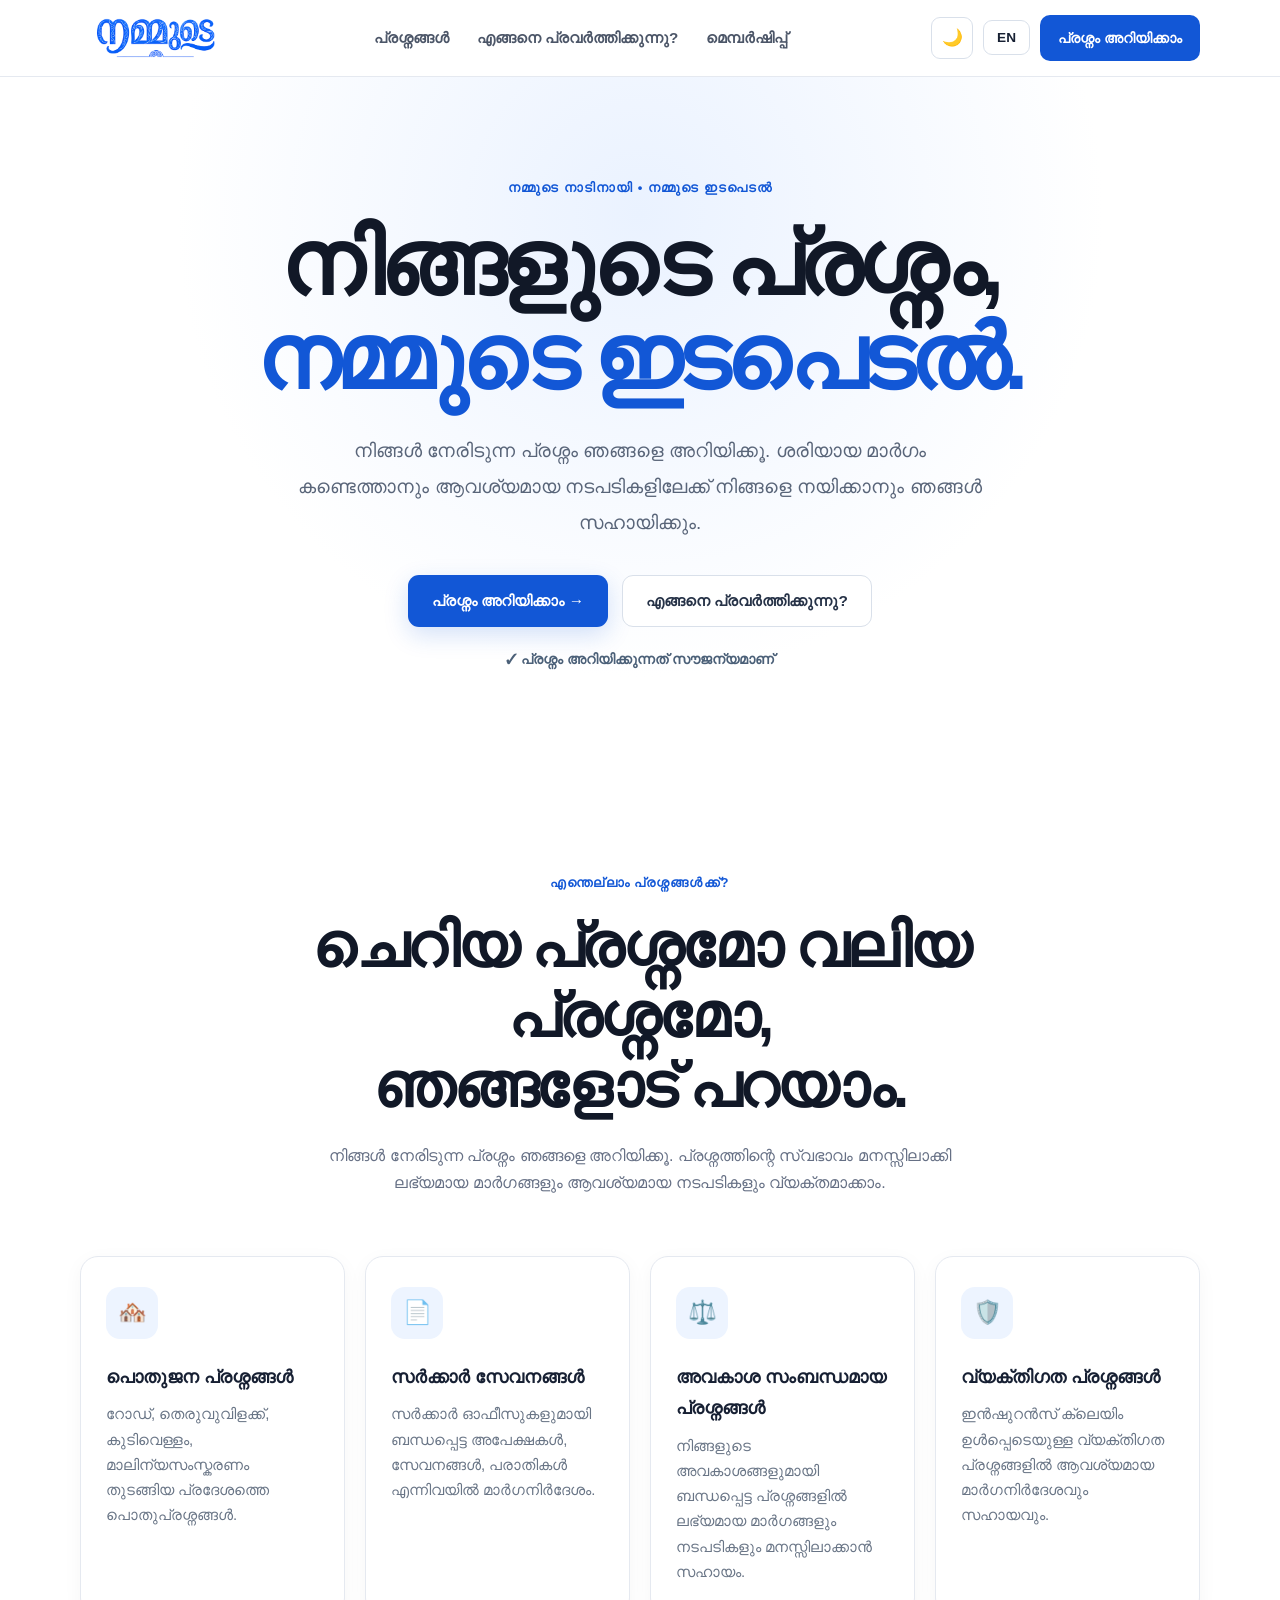
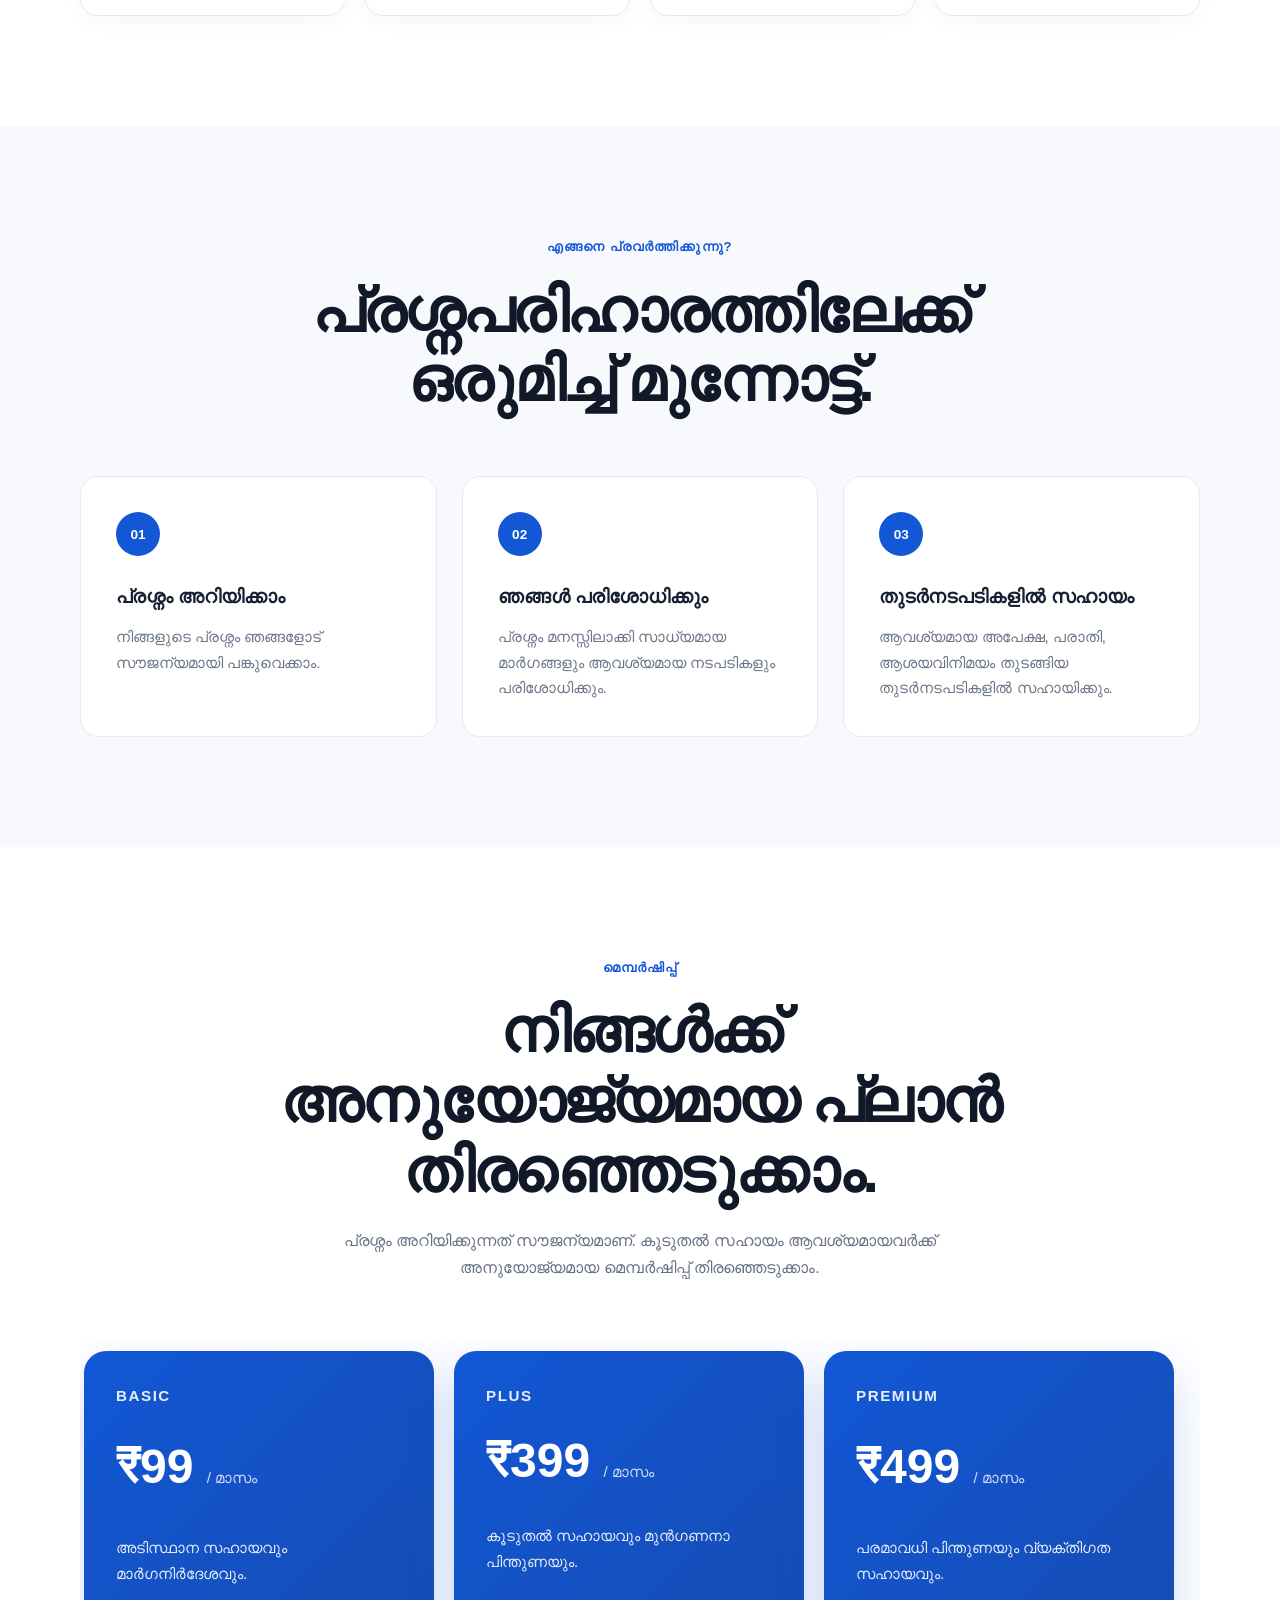
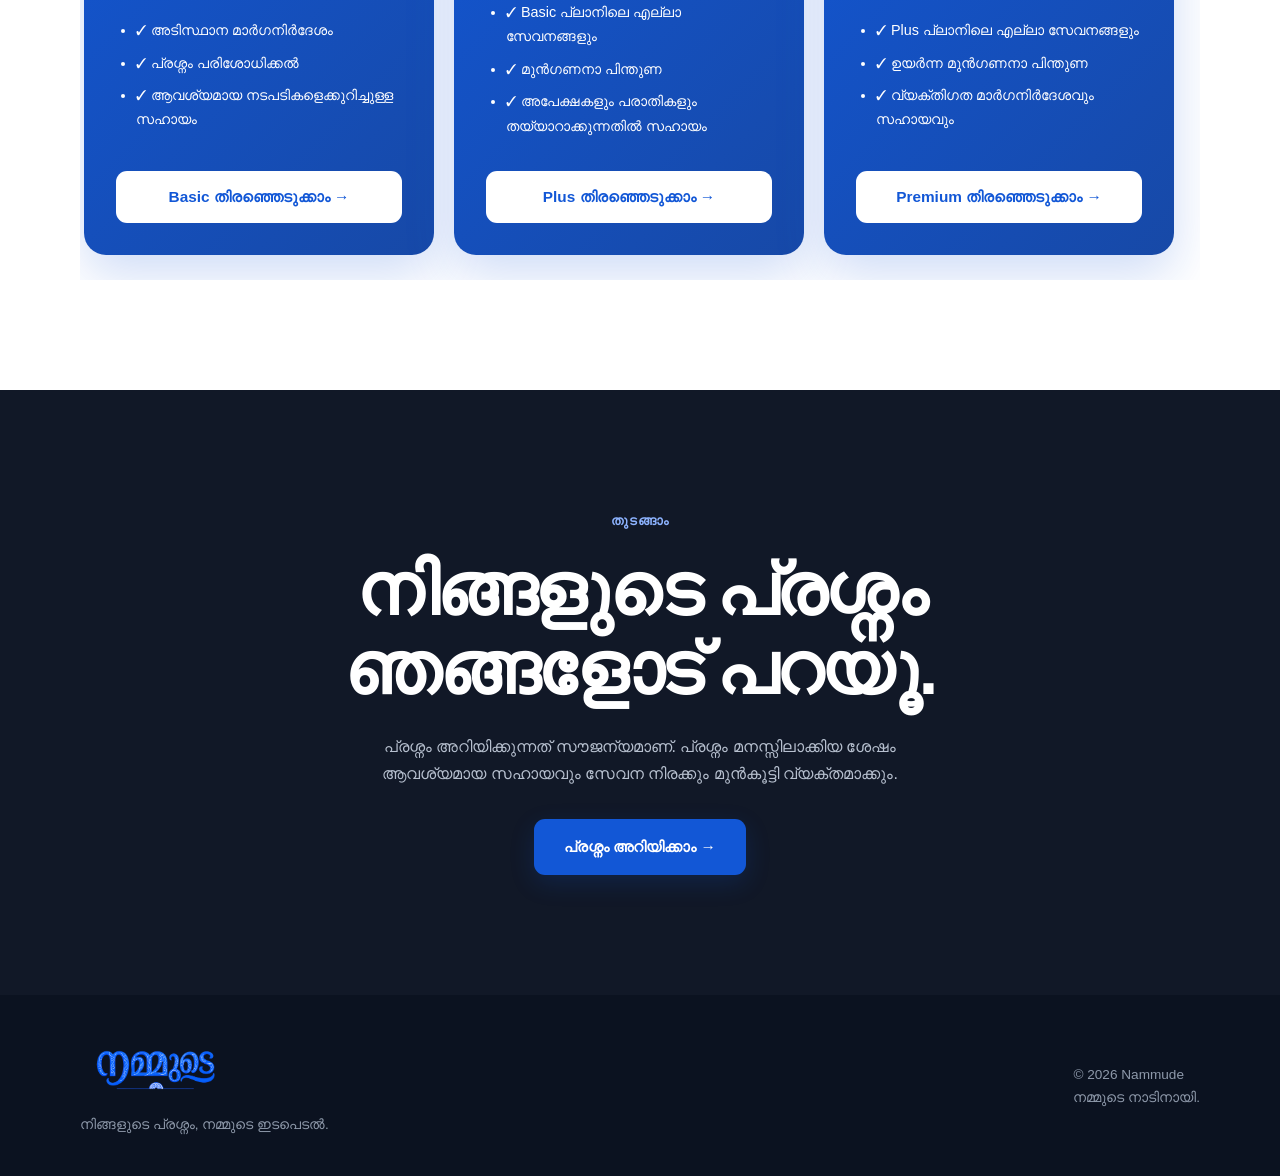
==== commit 46ae24b0: "Update print statement from 'Hello' to 'Goodbye'" ====
--- a/index.html
+++ b/index.html
@@ -455,251 +455,204 @@
         
 <!-- ================= MEMBERSHIP ================= -->
 
-     /* =========================================================
-   MEMBERSHIP — HORIZONTAL MOVABLE PLANS
-========================================================= */
-
-.membership-slider {
-    display: flex;
-    gap: 22px;
-
-    width: 100%;
-
-    overflow-x: auto;
-    overflow-y: hidden;
-
-    padding: 10px 5px 25px;
-
-    scroll-snap-type: x mandatory;
-    scroll-behavior: smooth;
-
-    -webkit-overflow-scrolling: touch;
-
-    scrollbar-width: thin;
-}
-
-
-/* Individual plan */
-
-.membership-slider .membership-card {
-
-    flex: 0 0 calc(33.333% - 15px);
-
-    min-width: 320px;
-
-    min-height: 300px;
-
-    padding: 32px;
-
-    display: flex;
-    flex-direction: column;
-    justify-content: space-between;
-
-    border-radius: 22px;
-
-    background: linear-gradient(
-        135deg,
-        #1257d6,
-        #1749a7
-    );
-
-    color: #ffffff;
-
-    box-shadow:
-        0 18px 45px rgba(18, 87, 214, 0.18);
-
-    scroll-snap-align: start;
-
-    transition:
-        transform 0.25s ease,
-        box-shadow 0.25s ease;
-}
-
-
-/* Hover */
-
-.membership-slider .membership-card:hover {
-    transform: translateY(-6px);
-
-    box-shadow:
-        0 25px 55px rgba(18, 87, 214, 0.28);
-}
-
-
-/* Plan information */
-
-.plan-info {
-    margin-bottom: 20px;
-}
-
-.plan-label {
-    font-size: 0.75rem;
-    font-weight: 800;
-    letter-spacing: 0.12em;
-
-    opacity: 0.8;
-
-    margin-bottom: 8px;
-}
-
-
-.membership-slider .membership-card h3 {
-    font-size: 3rem;
-    line-height: 1;
-
-    margin-bottom: 15px;
-}
-
-
-.membership-slider .membership-card h3 span {
-    font-size: 0.9rem;
-    font-weight: 500;
-    opacity: 0.8;
-}
-
-
-.membership-slider .membership-card p {
-    font-size: 0.92rem;
-    line-height: 1.7;
-
-    opacity: 0.9;
-}
-
-
-/* Features */
-
-.plan-features {
-    list-style: none;
-
-    margin: 10px 0 25px;
-    padding: 0;
-}
-
-
-.plan-features li {
-    font-size: 0.88rem;
-    line-height: 1.7;
-
-    margin-bottom: 8px;
-
-    color: #ffffff;
-}
-
-
-/* Button */
-
-.membership-slider .primary-button {
-    width: 100%;
-
-    background: #ffffff;
-    color: #1257d6;
-
-    box-shadow: none;
-
-    white-space: nowrap;
-}
-
-
-.membership-slider .primary-button:hover {
-    background: #f1f5ff;
-}
-
-
-/* =========================================================
-   DESKTOP — 3 PLANS SIDE BY SIDE
-========================================================= */
-
-@media (min-width: 951px) {
-
-    .membership-slider {
-        overflow-x: visible;
-    }
-
-    .membership-slider .membership-card {
-        min-width: 0;
-    }
-
-}
-
-
-/* =========================================================
-   TABLET — 2 PLANS + SWIPE
-========================================================= */
-
-@media (max-width: 950px) {
-
-    .membership-slider {
-        cursor: grab;
-    }
-
-    .membership-slider:active {
-        cursor: grabbing;
-    }
-
-    .membership-slider .membership-card {
-        flex: 0 0 calc(50% - 11px);
-    }
-
-}
-
-
-/* =========================================================
-   MOBILE — ONE PLAN AT A TIME + HORIZONTAL SWIPE
-========================================================= */
-
-@media (max-width: 700px) {
-
-    .membership-slider {
-        gap: 15px;
-
-        margin-left: 0;
-        padding-left: 2px;
-        padding-right: 2px;
-
-        scrollbar-width: none;
-    }
-
-    .membership-slider::-webkit-scrollbar {
-        display: none;
-    }
-
-    .membership-slider .membership-card {
-
-        flex: 0 0 88%;
-
-        min-width: 88%;
-
-        min-height: 350px;
-
-        padding: 28px;
-
-    }
-
-    .membership-slider .membership-card h3 {
-        font-size: 2.7rem;
-    }
-
-}
-
-
-/* =========================================================
-   SMALL PHONES
-========================================================= */
-
-@media (max-width: 420px) {
-
-    .membership-slider .membership-card {
-        flex: 0 0 92%;
-        min-width: 92%;
-
-        padding: 25px;
-    }
-
-    .membership-slider .membership-card h3 {
-        font-size: 2.5rem;
-    }
-
-}
+         <section id="membership" class="section">
+
+            <div class="container">
+
+                <div class="section-heading">
+
+                    <p class="eyebrow"
+                    data-ml="മെമ്പർഷിപ്പ്"
+                    data-en="Membership">
+                      മെമ്പർഷിപ്പ്
+                     </p>
+
+                    <h2
+                        data-ml="നിങ്ങൾക്ക് അനുയോജ്യമായ പ്ലാൻ തിരഞ്ഞെടുക്കാം."
+                        data-en="Choose the plan that suits you.">
+                        നിങ്ങൾക്ക് അനുയോജ്യമായ പ്ലാൻ തിരഞ്ഞെടുക്കാം.
+                    </h2>
+
+                    <p
+                        data-ml="പ്രശ്നം അറിയിക്കുന്നത് സൗജന്യമാണ്. കൂടുതൽ സഹായം ആവശ്യമായവർക്ക് അനുയോജ്യമായ മെമ്പർഷിപ്പ് തിരഞ്ഞെടുക്കാം."
+                        data-en="Reporting a problem is free. If you need additional assistance, you can choose a membership plan.">
+                        പ്രശ്നം അറിയിക്കുന്നത് സൗജന്യമാണ്.
+                        കൂടുതൽ സഹായം ആവശ്യമായവർക്ക് അനുയോജ്യമായ
+                        മെമ്പർഷിപ്പ് തിരഞ്ഞെടുക്കാം.
+                    </p>
+
+                </div>
+
+
+            <div class="membership-grid">
+
+
+            <!-- ================= BASIC ================= -->
+
+            <div class="membership-card">
+
+                <p class="plan-label">BASIC</p>
+
+                <h3>
+                    ₹99
+                    <span
+                        data-ml="/ മാസം"
+                        data-en="/ month">
+                        / മാസം
+                    </span>
+                </h3>
+
+                <p
+                    data-ml="അടിസ്ഥാന സഹായവും മാർഗനിർദേശവും."
+                    data-en="Basic guidance and assistance.">
+                    അടിസ്ഥാന സഹായവും മാർഗനിർദേശവും.
+                </p>
+
+                <ul class="plan-features">
+
+                    <li
+                        data-ml="✓ അടിസ്ഥാന മാർഗനിർദേശം"
+                        data-en="✓ Basic guidance">
+                        ✓ അടിസ്ഥാന മാർഗനിർദേശം
+                    </li>
+
+                    <li
+                        data-ml="✓ പ്രശ്നം പരിശോധിക്കൽ"
+                        data-en="✓ Problem review">
+                        ✓ പ്രശ്നം പരിശോധിക്കൽ
+                    </li>
+
+                    <li
+                        data-ml="✓ ആവശ്യമായ നടപടികളെക്കുറിച്ചുള്ള സഹായം"
+                        data-en="✓ Help with necessary next steps">
+                        ✓ ആവശ്യമായ നടപടികളെക്കുറിച്ചുള്ള സഹായം
+                    </li>
+
+                </ul>
+
+                <a href="report.html"
+                   class="primary-button"
+                   data-ml="Basic തിരഞ്ഞെടുക്കാം →"
+                   data-en="Choose Basic →">
+                    Basic തിരഞ്ഞെടുക്കാം →
+                </a>
+
+            </div>
+
+
+
+            <!-- ================= PLUS ================= -->
+
+            <div class="membership-card featured">
+
+                <p class="plan-label">PLUS</p>
+
+                <h3>
+                    ₹399
+                    <span
+                        data-ml="/ മാസം"
+                        data-en="/ month">
+                        / മാസം
+                    </span>
+                </h3>
+
+                <p
+                    data-ml="കൂടുതൽ സഹായവും മുൻഗണനാ പിന്തുണയും."
+                    data-en="More assistance with priority support.">
+                    കൂടുതൽ സഹായവും മുൻഗണനാ പിന്തുണയും.
+                </p>
+
+                <ul class="plan-features">
+
+                    <li
+                        data-ml="✓ Basic പ്ലാനിലെ എല്ലാ സേവനങ്ങളും"
+                        data-en="✓ Everything in Basic">
+                        ✓ Basic പ്ലാനിലെ എല്ലാ സേവനങ്ങളും
+                    </li>
+
+                    <li
+                        data-ml="✓ മുൻഗണനാ പിന്തുണ"
+                        data-en="✓ Priority support">
+                        ✓ മുൻഗണനാ പിന്തുണ
+                    </li>
+
+                    <li
+                        data-ml="✓ അപേക്ഷകളും പരാതികളും തയ്യാറാക്കുന്നതിൽ സഹായം"
+                        data-en="✓ Help with applications and complaints">
+                        ✓ അപേക്ഷകളും പരാതികളും തയ്യാറാക്കുന്നതിൽ സഹായം
+                    </li>
+
+                </ul>
+
+                <a href="report.html"
+                   class="primary-button"
+                   data-ml="Plus തിരഞ്ഞെടുക്കാം →"
+                   data-en="Choose Plus →">
+                    Plus തിരഞ്ഞെടുക്കാം →
+                </a>
+
+            </div>
+
+
+
+            <!-- ================= PREMIUM ================= -->
+
+            <div class="membership-card">
+
+                <p class="plan-label">PREMIUM</p>
+
+                <h3>
+                    ₹499
+                    <span
+                        data-ml="/ മാസം"
+                        data-en="/ month">
+                        / മാസം
+                    </span>
+                </h3>
+
+                <p
+                    data-ml="പരമാവധി പിന്തുണയും വ്യക്തിഗത സഹായവും."
+                    data-en="Maximum support with personalized assistance.">
+                    പരമാവധി പിന്തുണയും വ്യക്തിഗത സഹായവും.
+                </p>
+
+                <ul class="plan-features">
+
+                    <li
+                        data-ml="✓ Plus പ്ലാനിലെ എല്ലാ സേവനങ്ങളും"
+                        data-en="✓ Everything in Plus">
+                        ✓ Plus പ്ലാനിലെ എല്ലാ സേവനങ്ങളും
+                    </li>
+
+                    <li
+                        data-ml="✓ ഉയർന്ന മുൻഗണനാ പിന്തുണ"
+                        data-en="✓ Highest priority support">
+                        ✓ ഉയർന്ന മുൻഗണനാ പിന്തുണ
+                    </li>
+
+                    <li
+                        data-ml="✓ വ്യക്തിഗത മാർഗനിർദേശവും സഹായവും"
+                        data-en="✓ Personalized guidance and assistance">
+                        ✓ വ്യക്തിഗത മാർഗനിർദേശവും സഹായവും
+                    </li>
+
+                </ul>
+
+                <a href="report.html"
+                   class="primary-button"
+                   data-ml="Premium തിരഞ്ഞെടുക്കാം →"
+                   data-en="Choose Premium →">
+                    Premium തിരഞ്ഞെടുക്കാം →
+                </a>
+
+            </div>
+
+
+             </div>
+
+            </div>
+
+        </section>
         <!-- ================= REPORT ================= -->
 
         <section id="report"
--- a/style.css
+++ b/style.css
@@ -2,6 +2,7 @@
    NAMMUDE — COMPLETE WEBSITE CSS
    Light / Dark Mode
    Responsive: Mobile • Tablet • Desktop
+   Membership Plans: Horizontal / Movable
 ========================================================= */
 
 
@@ -25,7 +26,9 @@
     background: #ffffff;
     line-height: 1.7;
     overflow-x: hidden;
-    transition: background-color 0.25s ease, color 0.25s ease;
+    transition:
+        background-color 0.25s ease,
+        color 0.25s ease;
 }
 
 a {
@@ -62,18 +65,26 @@
     position: sticky;
     top: 0;
     z-index: 1000;
+
     background: rgba(255, 255, 255, 0.95);
+
     backdrop-filter: blur(14px);
     -webkit-backdrop-filter: blur(14px);
+
     border-bottom: 1px solid #e5e9f0;
-    transition: background-color 0.25s ease, border-color 0.25s ease;
+
+    transition:
+        background-color 0.25s ease,
+        border-color 0.25s ease;
 }
 
 .nav {
     min-height: 76px;
+
     display: flex;
     align-items: center;
     justify-content: space-between;
+
     gap: 24px;
 }
 
@@ -109,6 +120,7 @@
     color: #4c5668;
     font-size: 0.95rem;
     font-weight: 600;
+
     transition: color 0.2s ease;
 }
 
@@ -134,14 +146,17 @@
 
 .language-button {
     min-width: 44px;
+
     border: 1px solid #d9e0ea;
     background: #ffffff;
     color: #172033;
+
     padding: 9px 13px;
     border-radius: 9px;
+
     font-size: 0.85rem;
     font-weight: 700;
-    cursor: pointer;
+
     transition:
         background-color 0.2s ease,
         border-color 0.2s ease,
@@ -163,15 +178,19 @@
 .theme-button {
     width: 42px;
     height: 42px;
+
     display: inline-flex;
     align-items: center;
     justify-content: center;
+
     border: 1px solid #d9e0ea;
     border-radius: 9px;
+
     background: #ffffff;
     color: #172033;
+
     font-size: 1.05rem;
-    cursor: pointer;
+
     transition:
         background-color 0.2s ease,
         border-color 0.2s ease,
@@ -194,12 +213,16 @@
     display: inline-flex;
     align-items: center;
     justify-content: center;
+
     background: #1257d6;
     color: #ffffff;
+
     padding: 11px 18px;
     border-radius: 10px;
+
     font-size: 0.9rem;
     font-weight: 700;
+
     transition:
         transform 0.2s ease,
         background-color 0.2s ease,
@@ -209,6 +232,7 @@
 .nav-button:hover {
     background: #0d46b0;
     transform: translateY(-1px);
+
     box-shadow: 0 7px 18px rgba(18, 87, 214, 0.2);
 }
 
@@ -219,15 +243,20 @@
 
 .hero {
     min-height: 680px;
+
     display: flex;
     align-items: center;
+
     text-align: center;
+
     padding: 100px 0 90px;
+
     background: radial-gradient(
         circle at 50% 20%,
         #eaf2ff 0%,
         #ffffff 55%
     );
+
     transition: background 0.3s ease;
 }
 
@@ -243,10 +272,13 @@
 
 .eyebrow {
     color: #1257d6;
+
     font-size: 0.82rem;
     font-weight: 800;
+
     letter-spacing: 0.08em;
     text-transform: uppercase;
+
     margin-bottom: 18px;
 }
 
@@ -257,10 +289,15 @@
 
 .hero h1 {
     color: #111827;
+
     font-size: clamp(3rem, 7vw, 5.8rem);
+
     line-height: 1.05;
+
     letter-spacing: -0.055em;
+
     font-weight: 850;
+
     margin-bottom: 28px;
 }
 
@@ -275,9 +312,13 @@
 
 .hero-text {
     max-width: 700px;
+
     margin: 0 auto 34px;
+
     color: #596579;
+
     font-size: clamp(1rem, 2vw, 1.18rem);
+
     line-height: 1.9;
 }
 
@@ -290,8 +331,11 @@
     display: flex;
     justify-content: center;
     align-items: center;
+
     gap: 14px;
+
     flex-wrap: wrap;
+
     margin-bottom: 20px;
 }
 
@@ -304,15 +348,22 @@
     display: inline-flex;
     align-items: center;
     justify-content: center;
+
     min-height: 50px;
+
     padding: 13px 24px;
+
     border: none;
     border-radius: 11px;
+
     background: #1257d6;
     color: #ffffff;
+
     font-size: 0.96rem;
     font-weight: 750;
+
     box-shadow: 0 8px 24px rgba(18, 87, 214, 0.18);
+
     transition:
         transform 0.2s ease,
         background-color 0.2s ease,
@@ -321,7 +372,9 @@
 
 .primary-button:hover {
     background: #0d46b0;
+
     transform: translateY(-2px);
+
     box-shadow: 0 12px 28px rgba(18, 87, 214, 0.25);
 }
 
@@ -340,14 +393,20 @@
     display: inline-flex;
     align-items: center;
     justify-content: center;
+
     min-height: 50px;
+
     padding: 12px 23px;
+
     border: 1px solid #d9e0ea;
     border-radius: 11px;
+
     background: #ffffff;
     color: #263247;
+
     font-size: 0.96rem;
     font-weight: 700;
+
     transition:
         background-color 0.2s ease,
         border-color 0.2s ease,
@@ -366,6 +425,7 @@
 
 .free-note {
     color: #4b6078;
+
     font-size: 0.9rem;
     font-weight: 600;
 }
@@ -378,6 +438,7 @@
 .section {
     padding: 110px 0;
     background: #ffffff;
+
     transition: background-color 0.25s ease;
 }
 
@@ -392,22 +453,31 @@
 
 .section-heading {
     max-width: 720px;
+
     margin: 0 auto 60px;
+
     text-align: center;
 }
 
 .section-heading h2 {
     color: #111827;
+
     font-size: clamp(2.2rem, 5vw, 3.8rem);
+
     line-height: 1.15;
+
     letter-spacing: -0.04em;
+
     margin-bottom: 20px;
 }
 
 .section-heading > p:last-child {
     color: #667085;
+
     font-size: 1rem;
+
     max-width: 650px;
+
     margin: 0 auto;
 }
 
@@ -418,7 +488,9 @@
 
 .problem-grid {
     display: grid;
+
     grid-template-columns: repeat(4, 1fr);
+
     gap: 20px;
 }
 
@@ -429,12 +501,19 @@
 
 .problem-card {
     min-height: 270px;
+
     padding: 30px 25px;
+
     text-align: left;
+
     background: #ffffff;
+
     border: 1px solid #e5e9f0;
+
     border-radius: 18px;
+
     box-shadow: 0 5px 20px rgba(16, 24, 40, 0.04);
+
     transition:
         transform 0.25s ease,
         box-shadow 0.25s ease,
@@ -444,7 +523,9 @@
 
 .problem-card:hover {
     transform: translateY(-6px);
+
     border-color: #c9d8f7;
+
     box-shadow: 0 18px 40px rgba(16, 24, 40, 0.09);
 }
 
@@ -456,24 +537,33 @@
 .icon {
     width: 52px;
     height: 52px;
+
     display: flex;
     align-items: center;
     justify-content: center;
+
     background: #edf4ff;
+
     border-radius: 14px;
+
     font-size: 1.45rem;
+
     margin-bottom: 22px;
 }
 
 .problem-card h3 {
     color: #172033;
+
     font-size: 1.15rem;
+
     margin-bottom: 10px;
 }
 
 .problem-card p {
     color: #697586;
+
     font-size: 0.93rem;
+
     line-height: 1.7;
 }
 
@@ -484,15 +574,21 @@
 
 .steps {
     display: grid;
+
     grid-template-columns: repeat(3, 1fr);
+
     gap: 25px;
 }
 
 .step {
     padding: 35px;
+
     background: #ffffff;
+
     border: 1px solid #e5e9f0;
+
     border-radius: 18px;
+
     transition:
         background-color 0.25s ease,
         border-color 0.25s ease;
@@ -501,86 +597,258 @@
 .step span {
     width: 44px;
     height: 44px;
+
     display: inline-flex;
     align-items: center;
     justify-content: center;
+
     margin-bottom: 25px;
+
     border-radius: 50%;
+
     background: #1257d6;
     color: #ffffff;
+
     font-size: 0.85rem;
     font-weight: 800;
 }
 
 .step h3 {
     color: #172033;
+
     font-size: 1.2rem;
+
     margin-bottom: 10px;
 }
 
 .step p {
     color: #697586;
+
     font-size: 0.94rem;
 }
 
 
 /* =========================================================
-   23. MEMBERSHIP
-========================================================= */
-
-.membership-card {
-    max-width: 850px;
-    margin: 0 auto;
-    padding: 42px;
+   23. MEMBERSHIP / PRICING
+   HORIZONTAL MOVABLE TABS
+========================================================= */
+
+/*
+   IMPORTANT:
+   Your HTML should ideally have a wrapper around all
+   membership cards such as:
+
+   <div class="membership-plans">
+       <div class="membership-card">...</div>
+       <div class="membership-card">...</div>
+       <div class="membership-card">...</div>
+   </div>
+
+   The wrapper becomes horizontally scrollable.
+*/
+
+
+.membership-plans,
+.membership-grid,
+.membership-cards {
+    width: 100%;
+
     display: flex;
-    align-items: center;
+
+    flex-direction: row;
+
+    align-items: stretch;
+
+    gap: 20px;
+
+    overflow-x: auto;
+    overflow-y: hidden;
+
+    padding: 10px 4px 25px;
+
+    scroll-behavior: smooth;
+
+    scroll-snap-type: x mandatory;
+
+    -webkit-overflow-scrolling: touch;
+
+    scrollbar-width: thin;
+}
+
+
+/* Individual plan */
+
+.membership-plans .membership-card,
+.membership-grid .membership-card,
+.membership-cards .membership-card {
+    flex: 0 0 350px;
+
+    width: 350px;
+
+    max-width: 350px;
+
+    min-height: 390px;
+
+    margin: 0;
+
+    padding: 32px;
+
+    display: flex;
+    flex-direction: column;
+
+    align-items: flex-start;
     justify-content: space-between;
-    gap: 35px;
+
+    gap: 20px;
+
     border-radius: 22px;
+
     background: linear-gradient(
         135deg,
         #1257d6,
         #1749a7
     );
+
     color: #ffffff;
-    box-shadow: 0 20px 50px rgba(18, 87, 214, 0.2);
-}
+
+    box-shadow: 0 20px 50px rgba(18, 87, 214, 0.20);
+
+    scroll-snap-align: start;
+
+    transition:
+        transform 0.25s ease,
+        box-shadow 0.25s ease;
+}
+
+.membership-plans .membership-card:hover,
+.membership-grid .membership-card:hover,
+.membership-cards .membership-card:hover {
+    transform: translateY(-6px);
+
+    box-shadow: 0 25px 55px rgba(18, 87, 214, 0.28);
+}
+
+
+/* Plan label */
 
 .plan-label {
     font-size: 0.75rem;
+
     font-weight: 800;
+
     letter-spacing: 0.1em;
+
     opacity: 0.8;
+
     margin-bottom: 8px;
 }
+
+
+/* Price */
 
 .membership-card h3 {
     font-size: 3rem;
+
     line-height: 1;
+
     margin-bottom: 18px;
 }
 
 .membership-card h3 span {
     font-size: 0.95rem;
+
     font-weight: 500;
+
     opacity: 0.8;
 }
+
+
+/* Description */
+
+.membership-card p {
+    opacity: 0.9;
+
+    font-size: 0.95rem;
+}
+
+
+/* Last paragraph */
 
 .membership-card p:last-child {
     max-width: 480px;
+
     opacity: 0.88;
+
     font-size: 0.95rem;
 }
+
+
+/* Button */
 
 .membership-card .primary-button {
     background: #ffffff;
+
     color: #1257d6;
+
     box-shadow: none;
+
     white-space: nowrap;
+
+    width: 100%;
 }
 
 .membership-card .primary-button:hover {
     background: #f1f5ff;
+
+    transform: translateY(-2px);
+}
+
+
+/* =========================================================
+   MEMBERSHIP LIST
+========================================================= */
+
+.membership-card ul {
+    width: 100%;
+
+    padding-left: 20px;
+
+    margin: 5px 0;
+
+    color: #ffffff;
+
+    font-size: 0.9rem;
+}
+
+.membership-card li {
+    margin-bottom: 8px;
+}
+
+
+/* =========================================================
+   MEMBERSHIP SCROLLBAR
+========================================================= */
+
+.membership-plans::-webkit-scrollbar,
+.membership-grid::-webkit-scrollbar,
+.membership-cards::-webkit-scrollbar {
+    height: 7px;
+}
+
+.membership-plans::-webkit-scrollbar-track,
+.membership-grid::-webkit-scrollbar-track,
+.membership-cards::-webkit-scrollbar-track {
+    background: #e8eef8;
+
+    border-radius: 20px;
+}
+
+.membership-plans::-webkit-scrollbar-thumb,
+.membership-grid::-webkit-scrollbar-thumb,
+.membership-cards::-webkit-scrollbar-thumb {
+    background: #1257d6;
+
+    border-radius: 20px;
 }
 
 
@@ -590,14 +858,19 @@
 
 .report-section {
     padding: 120px 0;
+
     background: #111827;
+
     color: #ffffff;
+
     text-align: center;
+
     transition: background-color 0.25s ease;
 }
 
 .report-content {
     max-width: 760px;
+
     margin: 0 auto;
 }
 
@@ -607,20 +880,27 @@
 
 .report-content h2 {
     font-size: clamp(2.5rem, 6vw, 4.5rem);
+
     line-height: 1.1;
+
     letter-spacing: -0.04em;
+
     margin-bottom: 24px;
 }
 
 .report-content > p:not(.eyebrow) {
     color: #b7c0cf;
+
     max-width: 620px;
+
     margin: 0 auto 32px;
+
     font-size: 1rem;
 }
 
 .large-button {
     min-height: 56px;
+
     padding: 15px 30px;
 }
 
@@ -631,15 +911,21 @@
 
 .footer {
     background: #0b1220;
+
     color: #ffffff;
+
     padding: 40px 0;
+
     transition: background-color 0.25s ease;
 }
 
 .footer-content {
     display: flex;
+
     align-items: center;
+
     justify-content: space-between;
+
     gap: 30px;
 }
 
@@ -649,6 +935,7 @@
 
 .footer p {
     color: #8e99aa;
+
     font-size: 0.85rem;
 }
 
@@ -659,8 +946,11 @@
 
 .report-page {
     min-height: 70vh;
+
     padding: 90px 0;
+
     background: #ffffff;
+
     transition: background-color 0.25s ease;
 }
 
@@ -670,30 +960,40 @@
 
 
 /* =========================================================
-   REPORT MAIN BACKGROUND
+   27. REPORT FORM
 ========================================================= */
 
 .report-form {
     width: 100%;
+
+    display: flex;
+    flex-direction: column;
+
     padding: 10px 0;
 }
 
 
 /* =========================================================
-   REPORT INTRO
+   28. REPORT INTRO
 ========================================================= */
 
 .report-intro {
     text-align: center;
+
     max-width: 720px;
+
     margin: 0 auto 55px;
 }
 
 .report-intro h1 {
     color: #111827;
+
     font-size: clamp(2.5rem, 6vw, 4.5rem);
+
     line-height: 1.1;
+
     letter-spacing: -0.045em;
+
     margin-bottom: 22px;
 }
 
@@ -703,32 +1003,26 @@
 
 .report-intro > p:last-child {
     color: #667085;
+
     font-size: 1rem;
 }
 
 
 /* =========================================================
-   27. REPORT FORM
-========================================================= */
-
-.report-form {
-    display: flex;
-    flex-direction: column;
-}
-
-
-/* =========================================================
-   QUESTION BOXES
-   EXTRA SPACE INSIDE + CLEAR GAP BETWEEN BOXES
+   29. QUESTION BOXES
 ========================================================= */
 
 .form-section {
     width: 100%;
+
     padding: 31px;
+
     margin-bottom: 28px;
 
     background: #ffffff;
+
     border: 1px solid #e3e8f0;
+
     border-radius: 18px;
 
     box-shadow: 0 4px 18px rgba(16, 24, 40, 0.035);
@@ -739,17 +1033,15 @@
         box-shadow 0.25s ease;
 }
 
-
-/* Remove gap after the final question */
-
 .form-section:last-child {
     margin-bottom: 0;
 }
 
-
 .form-section h2 {
     color: #172033;
+
     font-size: 1.15rem;
+
     margin-bottom: 17px;
 }
 
@@ -759,26 +1051,37 @@
 
 .form-section h2 small {
     color: #7b8494;
+
     font-size: 0.75rem;
+
     font-weight: 500;
 }
 
 
 /* =========================================================
-   28. FORM INPUTS
+   30. FORM INPUTS
 ========================================================= */
 
 .form-section input[type="text"],
 .form-section input[type="tel"],
 .form-section input[type="date"],
-.form-section textarea {
+.form-section input[type="email"],
+.form-section textarea,
+.form-section select {
     width: 100%;
+
     padding: 13px 15px;
+
     border: 1px solid #d8dee8;
+
     border-radius: 10px;
+
     background: #ffffff;
+
     color: #172033;
+
     outline: none;
+
     font-size: 0.95rem;
 
     transition:
@@ -790,12 +1093,15 @@
 
 .form-section textarea {
     resize: vertical;
+
     min-height: 140px;
 }
 
 .form-section input:focus,
-.form-section textarea:focus {
+.form-section textarea:focus,
+.form-section select:focus {
     border-color: #1257d6;
+
     box-shadow: 0 0 0 3px rgba(18, 87, 214, 0.12);
 }
 
@@ -810,27 +1116,35 @@
 
 
 /* =========================================================
-   29. PHONE HINT
+   31. PHONE HINT
 ========================================================= */
 
 #phoneHint {
     display: block;
+
     margin-top: 7px;
+
     font-size: 0.8rem;
 }
 
 
 /* =========================================================
-   30. CHECKBOX LABEL
+   32. CHECKBOX
 ========================================================= */
 
 .checkbox-label {
     display: flex;
+
     align-items: center;
+
     gap: 9px;
+
     margin-top: 13px;
+
     color: #596579;
+
     font-size: 0.9rem;
+
     cursor: pointer;
 }
 
@@ -840,23 +1154,32 @@
 
 
 /* =========================================================
-   31. CATEGORY GRID
+   33. CATEGORY GRID
 ========================================================= */
 
 .category-grid {
     display: grid;
+
     grid-template-columns: repeat(2, 1fr);
+
     gap: 12px;
 }
 
 .category-option {
     display: flex;
+
     align-items: center;
+
     gap: 10px;
+
     padding: 15px;
+
     border: 1px solid #dfe5ee;
+
     border-radius: 12px;
+
     background: #ffffff;
+
     cursor: pointer;
 
     transition:
@@ -867,7 +1190,10 @@
 
 .category-option:hover {
     border-color: #b9cbed;
+
     background: #f7faff;
+
+    transform: translateY(-1px);
 }
 
 .category-option input {
@@ -880,41 +1206,55 @@
 
 .category-option strong {
     color: #344054;
+
     font-size: 0.9rem;
 }
 
 
 /* =========================================================
-   32. LOCATION GRID
+   34. LOCATION GRID
 ========================================================= */
 
 .location-grid {
     display: grid;
+
     grid-template-columns: repeat(2, 1fr);
+
     gap: 16px;
 }
 
 .location-grid label {
     display: block;
+
     margin-bottom: 7px;
+
     color: #475467;
+
     font-size: 0.85rem;
+
     font-weight: 600;
 }
 
 
 /* =========================================================
-   33. MAP BUTTON
+   35. MAP BUTTON
 ========================================================= */
 
 .location-button {
     width: 100%;
+
     margin-top: 18px;
+
     padding: 13px 18px;
+
     border: 1px solid #cdd7e6;
+
     border-radius: 10px;
+
     background: #f8fafc;
+
     color: #344054;
+
     font-weight: 700;
 
     transition:
@@ -924,37 +1264,52 @@
 
 .location-button:hover {
     background: #edf4ff;
+
     border-color: #1257d6;
 }
 
 .form-note {
     margin-top: 9px;
+
     color: #7b8494;
+
     font-size: 0.82rem;
 }
 
 
 /* =========================================================
-   34. PROBLEM METHODS
+   36. PROBLEM METHODS
 ========================================================= */
 
 .problem-methods {
     display: flex;
+
     flex-wrap: wrap;
+
     gap: 10px;
+
     margin-bottom: 16px;
 }
 
 .method-option {
     display: inline-flex;
+
     align-items: center;
+
     gap: 8px;
+
     padding: 10px 14px;
+
     border: 1px solid #dfe5ee;
+
     border-radius: 10px;
+
     background: #ffffff;
+
     color: #344054;
+
     cursor: pointer;
+
     font-size: 0.9rem;
 }
 
@@ -964,23 +1319,32 @@
 
 
 /* =========================================================
-   35. AUDIO BOX
+   37. AUDIO BOX
 ========================================================= */
 
 .audio-box {
     padding: 22px;
+
     border: 1px dashed #b9c7dc;
+
     border-radius: 14px;
+
     background: #f8fafc;
+
     text-align: center;
 }
 
 .audio-button {
     padding: 12px 20px;
+
     border: none;
+
     border-radius: 10px;
+
     background: #1257d6;
+
     color: #ffffff;
+
     font-weight: 700;
 }
 
@@ -990,38 +1354,50 @@
 
 #audioStatus {
     margin-top: 10px;
+
     color: #667085;
+
     font-size: 0.85rem;
 }
 
 
 /* =========================================================
-   36. EVIDENCE
+   38. EVIDENCE
 ========================================================= */
 
 .evidence-box {
     padding: 30px;
+
     border: 1px dashed #b9c7dc;
+
     border-radius: 15px;
+
     background: #f8fafc;
+
     text-align: center;
 }
 
 .evidence-icon {
     font-size: 2rem;
+
     margin-bottom: 10px;
 }
 
 .evidence-box h3 {
     color: #344054;
+
     font-size: 1rem;
+
     margin-bottom: 8px;
 }
 
 .evidence-box p {
     max-width: 600px;
+
     margin: 0 auto 18px;
+
     color: #667085;
+
     font-size: 0.87rem;
 }
 
@@ -1031,14 +1407,22 @@
 
 .file-button {
     display: inline-flex;
+
     align-items: center;
     justify-content: center;
+
     padding: 11px 18px;
+
     border-radius: 10px;
+
     background: #1257d6;
+
     color: #ffffff;
+
     font-size: 0.9rem;
+
     font-weight: 700;
+
     cursor: pointer;
 
     transition:
@@ -1048,45 +1432,66 @@
 
 .file-button:hover {
     background: #0d46b0;
+
     transform: translateY(-1px);
 }
 
 .file-list {
     display: flex;
+
     flex-direction: column;
+
     gap: 7px;
+
     margin-top: 15px;
+
     text-align: left;
 }
 
 .file-list div {
     padding: 8px 11px;
+
     border-radius: 8px;
+
     background: #ffffff;
+
     border: 1px solid #e2e7ef;
+
     color: #475467;
+
     font-size: 0.83rem;
 }
 
 
 /* =========================================================
-   37. YES / NO
+   39. YES / NO
 ========================================================= */
 
 .yes-no {
     display: flex;
+
     gap: 12px;
+
+    flex-wrap: wrap;
 }
 
 .yes-no label {
     display: inline-flex;
+
     align-items: center;
+
     gap: 8px;
+
     padding: 11px 20px;
+
     border: 1px solid #dfe5ee;
+
     border-radius: 10px;
+
     background: #ffffff;
+
     color: #344054;
+
     cursor: pointer;
 }
 
@@ -1096,21 +1501,28 @@
 
 
 /* =========================================================
-   38. PREVIOUS FIELDS
+   40. PREVIOUS FIELDS
 ========================================================= */
 
 .previous-fields {
     display: grid;
+
     grid-template-columns: repeat(2, 1fr);
+
     gap: 16px;
+
     margin-top: 20px;
 }
 
 .previous-fields label {
     display: block;
+
     margin-bottom: 7px;
+
     color: #475467;
+
     font-size: 0.85rem;
+
     font-weight: 600;
 }
 
@@ -1120,17 +1532,20 @@
 
 
 /* =========================================================
-   39. SUBMIT AREA
+   41. SUBMIT AREA
 ========================================================= */
 
 .submit-area {
     text-align: center;
+
     padding: 10px 0 30px;
 }
 
 .submit-button {
     border: none;
+
     min-width: 230px;
+
     cursor: pointer;
 }
 
@@ -1140,26 +1555,33 @@
 
 
 /* =========================================================
-   40. SUCCESS MESSAGE
+   42. SUCCESS MESSAGE
 ========================================================= */
 
 .success-message {
     margin-top: 20px;
+
     padding: 15px 18px;
+
     border-radius: 12px;
+
     background: #ecfdf3;
+
     border: 1px solid #abefc6;
+
     color: #067647;
+
     font-weight: 700;
 }
 
 
 /* =========================================================
-   41. DARK MODE
+   43. DARK MODE
 ========================================================= */
 
 body.dark-mode {
     background: #0f172a;
+
     color: #e5e7eb;
 }
 
@@ -1168,6 +1590,7 @@
 
 body.dark-mode .header {
     background: rgba(15, 23, 42, 0.95);
+
     border-bottom-color: #263247;
 }
 
@@ -1184,26 +1607,32 @@
 
 body.dark-mode .theme-button {
     background: #172033;
+
     border-color: #334155;
+
     color: #f8fafc;
 }
 
 body.dark-mode .theme-button:hover {
     background: #1e293b;
+
     border-color: #75a8ff;
 }
 
 
-/* LANGUAGE BUTTON */
+/* LANGUAGE */
 
 body.dark-mode .language-button {
     background: #172033;
+
     border-color: #334155;
+
     color: #f8fafc;
 }
 
 body.dark-mode .language-button:hover {
     background: #1e293b;
+
     border-color: #75a8ff;
 }
 
@@ -1235,12 +1664,15 @@
 
 body.dark-mode .secondary-button {
     background: #172033;
+
     border-color: #334155;
+
     color: #e5e7eb;
 }
 
 body.dark-mode .secondary-button:hover {
     background: #1e293b;
+
     border-color: #75a8ff;
 }
 
@@ -1271,12 +1703,15 @@
 
 body.dark-mode .problem-card {
     background: #172033;
+
     border-color: #2b3950;
+
     box-shadow: 0 5px 20px rgba(0, 0, 0, 0.18);
 }
 
 body.dark-mode .problem-card:hover {
     border-color: #4268a8;
+
     box-shadow: 0 18px 40px rgba(0, 0, 0, 0.28);
 }
 
@@ -1297,6 +1732,7 @@
 
 body.dark-mode .step {
     background: #172033;
+
     border-color: #2b3950;
 }
 
@@ -1311,7 +1747,21 @@
 
 /* MEMBERSHIP */
 
-body.dark-mode .membership-card {
+body.dark-mode .membership-plans::-webkit-scrollbar-track,
+body.dark-mode .membership-grid::-webkit-scrollbar-track,
+body.dark-mode .membership-cards::-webkit-scrollbar-track {
+    background: #1e293b;
+}
+
+body.dark-mode .membership-plans::-webkit-scrollbar-thumb,
+body.dark-mode .membership-grid::-webkit-scrollbar-thumb,
+body.dark-mode .membership-cards::-webkit-scrollbar-thumb {
+    background: #4f83df;
+}
+
+body.dark-mode .membership-plans .membership-card,
+body.dark-mode .membership-grid .membership-card,
+body.dark-mode .membership-cards .membership-card {
     box-shadow: 0 20px 50px rgba(0, 0, 0, 0.4);
 }
 
@@ -1331,7 +1781,7 @@
 
 
 /* =========================================================
-   42. REPORT PAGE DARK MODE
+   44. REPORT PAGE DARK MODE
 ========================================================= */
 
 body.dark-mode .report-page {
@@ -1351,7 +1801,9 @@
 
 body.dark-mode .form-section {
     background: #172033;
+
     border-color: #2b3950;
+
     box-shadow: 0 5px 20px rgba(0, 0, 0, 0.18);
 }
 
@@ -1365,9 +1817,13 @@
 body.dark-mode .form-section input[type="text"],
 body.dark-mode .form-section input[type="tel"],
 body.dark-mode .form-section input[type="date"],
-body.dark-mode .form-section textarea {
+body.dark-mode .form-section input[type="email"],
+body.dark-mode .form-section textarea,
+body.dark-mode .form-section select {
     background: #0f172a;
+
     border-color: #334155;
+
     color: #f1f5f9;
 }
 
@@ -1377,8 +1833,10 @@
 }
 
 body.dark-mode .form-section input:focus,
-body.dark-mode .form-section textarea:focus {
+body.dark-mode .form-section textarea:focus,
+body.dark-mode .form-section select:focus {
     border-color: #5b91f5;
+
     box-shadow: 0 0 0 3px rgba(91, 145, 245, 0.15);
 }
 
@@ -1407,11 +1865,13 @@
 
 body.dark-mode .category-option {
     background: #111c2f;
+
     border-color: #334155;
 }
 
 body.dark-mode .category-option:hover {
     background: #172b50;
+
     border-color: #5277b4;
 }
 
@@ -1424,21 +1884,26 @@
 
 body.dark-mode .location-button {
     background: #111c2f;
+
     border-color: #334155;
+
     color: #e2e8f0;
 }
 
 body.dark-mode .location-button:hover {
     background: #172b50;
+
     border-color: #5b91f5;
 }
 
 
-/* PROBLEM METHODS */
+/* METHODS */
 
 body.dark-mode .method-option {
     background: #111c2f;
+
     border-color: #334155;
+
     color: #e2e8f0;
 }
 
@@ -1447,6 +1912,7 @@
 
 body.dark-mode .audio-box {
     background: #111c2f;
+
     border-color: #475569;
 }
 
@@ -1459,6 +1925,7 @@
 
 body.dark-mode .evidence-box {
     background: #111c2f;
+
     border-color: #475569;
 }
 
@@ -1472,7 +1939,9 @@
 
 body.dark-mode .file-list div {
     background: #172033;
+
     border-color: #334155;
+
     color: #cbd5e1;
 }
 
@@ -1481,7 +1950,9 @@
 
 body.dark-mode .yes-no label {
     background: #111c2f;
+
     border-color: #334155;
+
     color: #e2e8f0;
 }
 
@@ -1490,13 +1961,15 @@
 
 body.dark-mode .success-message {
     background: #062e24;
+
     border-color: #075e54;
+
     color: #6ee7b7;
 }
 
 
 /* =========================================================
-   43. TABLET
+   45. TABLET
 ========================================================= */
 
 @media (max-width: 950px) {
@@ -1516,11 +1989,23 @@
     .steps {
         grid-template-columns: repeat(2, 1fr);
     }
-}
-
-
-/* =========================================================
-   44. MOBILE
+
+    /* MEMBERSHIP */
+
+    .membership-plans .membership-card,
+    .membership-grid .membership-card,
+    .membership-cards .membership-card {
+        flex-basis: 330px;
+
+        width: 330px;
+
+        max-width: 330px;
+    }
+}
+
+
+/* =========================================================
+   46. MOBILE
 ========================================================= */
 
 @media (max-width: 700px) {
@@ -1530,10 +2015,13 @@
     }
 
 
-    /* HEADER */
+    /* -----------------------------------------------------
+       HEADER
+    ----------------------------------------------------- */
 
     .nav {
         min-height: 68px;
+
         gap: 8px;
     }
 
@@ -1547,6 +2035,7 @@
 
     .nav-actions {
         margin-left: auto;
+
         gap: 6px;
     }
 
@@ -1561,29 +2050,36 @@
 
     .nav-button {
         padding: 9px 12px;
+
         font-size: 0.78rem;
     }
 
 
-    /* HERO */
+    /* -----------------------------------------------------
+       HERO
+    ----------------------------------------------------- */
 
     .hero {
         min-height: auto;
+
         padding: 85px 0 75px;
     }
 
     .hero h1 {
         font-size: clamp(2.6rem, 12vw, 4rem);
+
         letter-spacing: -0.045em;
     }
 
     .hero-text {
         font-size: 0.96rem;
+
         line-height: 1.8;
     }
 
     .hero-buttons {
         flex-direction: column;
+
         width: 100%;
     }
 
@@ -1592,7 +2088,9 @@
     }
 
 
-    /* SECTIONS */
+    /* -----------------------------------------------------
+       SECTIONS
+    ----------------------------------------------------- */
 
     .section {
         padding: 80px 0;
@@ -1607,23 +2105,30 @@
     }
 
 
-    /* CARDS */
+    /* -----------------------------------------------------
+       PROBLEM CARDS
+    ----------------------------------------------------- */
 
     .problem-grid {
         grid-template-columns: 1fr;
+
         gap: 15px;
     }
 
     .problem-card {
         min-height: auto;
+
         padding: 25px;
     }
 
 
-    /* STEPS */
+    /* -----------------------------------------------------
+       STEPS
+    ----------------------------------------------------- */
 
     .steps {
         grid-template-columns: 1fr;
+
         gap: 15px;
     }
 
@@ -1632,25 +2137,56 @@
     }
 
 
-    /* MEMBERSHIP */
-
-    .membership-card {
-        flex-direction: column;
-        align-items: flex-start;
-        padding: 30px;
-        gap: 25px;
-    }
-
-    .membership-card h3 {
-        font-size: 2.6rem;
-    }
-
-    .membership-card .primary-button {
+    /* -----------------------------------------------------
+       MEMBERSHIP — MOBILE HORIZONTAL SCROLL
+    ----------------------------------------------------- */
+
+    .membership-plans,
+    .membership-grid,
+    .membership-cards {
         width: 100%;
-    }
-
-
-    /* REPORT */
+
+        display: flex;
+
+        flex-direction: row;
+
+        flex-wrap: nowrap;
+
+        gap: 15px;
+
+        overflow-x: auto;
+
+        overflow-y: hidden;
+
+        padding: 10px 5px 22px;
+
+        scroll-snap-type: x mandatory;
+
+        touch-action: pan-x;
+
+        -webkit-overflow-scrolling: touch;
+    }
+
+    .membership-plans .membership-card,
+    .membership-grid .membership-card,
+    .membership-cards .membership-card {
+        flex: 0 0 82vw;
+
+        width: 82vw;
+
+        max-width: 82vw;
+
+        min-height: 400px;
+
+        padding: 27px;
+
+        scroll-snap-align: center;
+    }
+
+
+    /* -----------------------------------------------------
+       REPORT SECTION
+    ----------------------------------------------------- */
 
     .report-section {
         padding: 85px 0;
@@ -1661,7 +2197,9 @@
     }
 
 
-    /* REPORT PAGE */
+    /* -----------------------------------------------------
+       REPORT PAGE
+    ----------------------------------------------------- */
 
     .report-page {
         padding: 65px 0;
@@ -1676,22 +2214,39 @@
     }
 
 
-    /* QUESTION BOX SPACING ON MOBILE */
+    /* -----------------------------------------------------
+       QUESTION BOXES
+    ----------------------------------------------------- */
 
     .form-section {
         padding: 25px;
+
         margin-bottom: 22px;
     }
 
+
+    /* -----------------------------------------------------
+       CATEGORY
+    ----------------------------------------------------- */
 
     .category-grid {
         grid-template-columns: 1fr;
     }
 
+
+    /* -----------------------------------------------------
+       LOCATION
+    ----------------------------------------------------- */
+
     .location-grid {
         grid-template-columns: 1fr;
     }
 
+
+    /* -----------------------------------------------------
+       PREVIOUS FIELDS
+    ----------------------------------------------------- */
+
     .previous-fields {
         grid-template-columns: 1fr;
     }
@@ -1700,22 +2255,30 @@
         grid-column: auto;
     }
 
+
+    /* -----------------------------------------------------
+       EVIDENCE
+    ----------------------------------------------------- */
+
     .evidence-box {
         padding: 23px 17px;
     }
 
 
-    /* FOOTER */
+    /* -----------------------------------------------------
+       FOOTER
+    ----------------------------------------------------- */
 
     .footer-content {
         flex-direction: column;
+
         align-items: flex-start;
     }
 }
 
 
 /* =========================================================
-   45. SMALL PHONES
+   47. SMALL PHONES
 ========================================================= */
 
 @media (max-width: 420px) {
@@ -1750,10 +2313,63 @@
     }
 
 
+    /* SMALL PHONE MEMBERSHIP */
+
+    .membership-plans .membership-card,
+    .membership-grid .membership-card,
+    .membership-cards .membership-card {
+        flex: 0 0 88vw;
+
+        width: 88vw;
+
+        max-width: 88vw;
+
+        min-height: 390px;
+
+        padding: 24px;
+    }
+
+
     /* SMALL PHONE QUESTION SPACING */
 
     .form-section {
         padding: 23px;
+
         margin-bottom: 20px;
     }
-}+}
+
+
+/* =========================================================
+   48. ACCESSIBILITY
+========================================================= */
+
+button:focus-visible,
+a:focus-visible,
+input:focus-visible,
+textarea:focus-visible,
+select:focus-visible {
+    outline: 3px solid rgba(18, 87, 214, 0.35);
+
+    outline-offset: 3px;
+}
+
+
+/* =========================================================
+   49. REDUCE MOTION
+========================================================= */
+
+@media (prefers-reduced-motion: reduce) {
+
+    html {
+        scroll-behavior: auto;
+    }
+
+    *,
+    *::before,
+    *::after {
+        transition-duration: 0.01ms !important;
+        animation-duration: 0.01ms !important;
+        animation-iteration-count: 1 !important;
+    }
+}
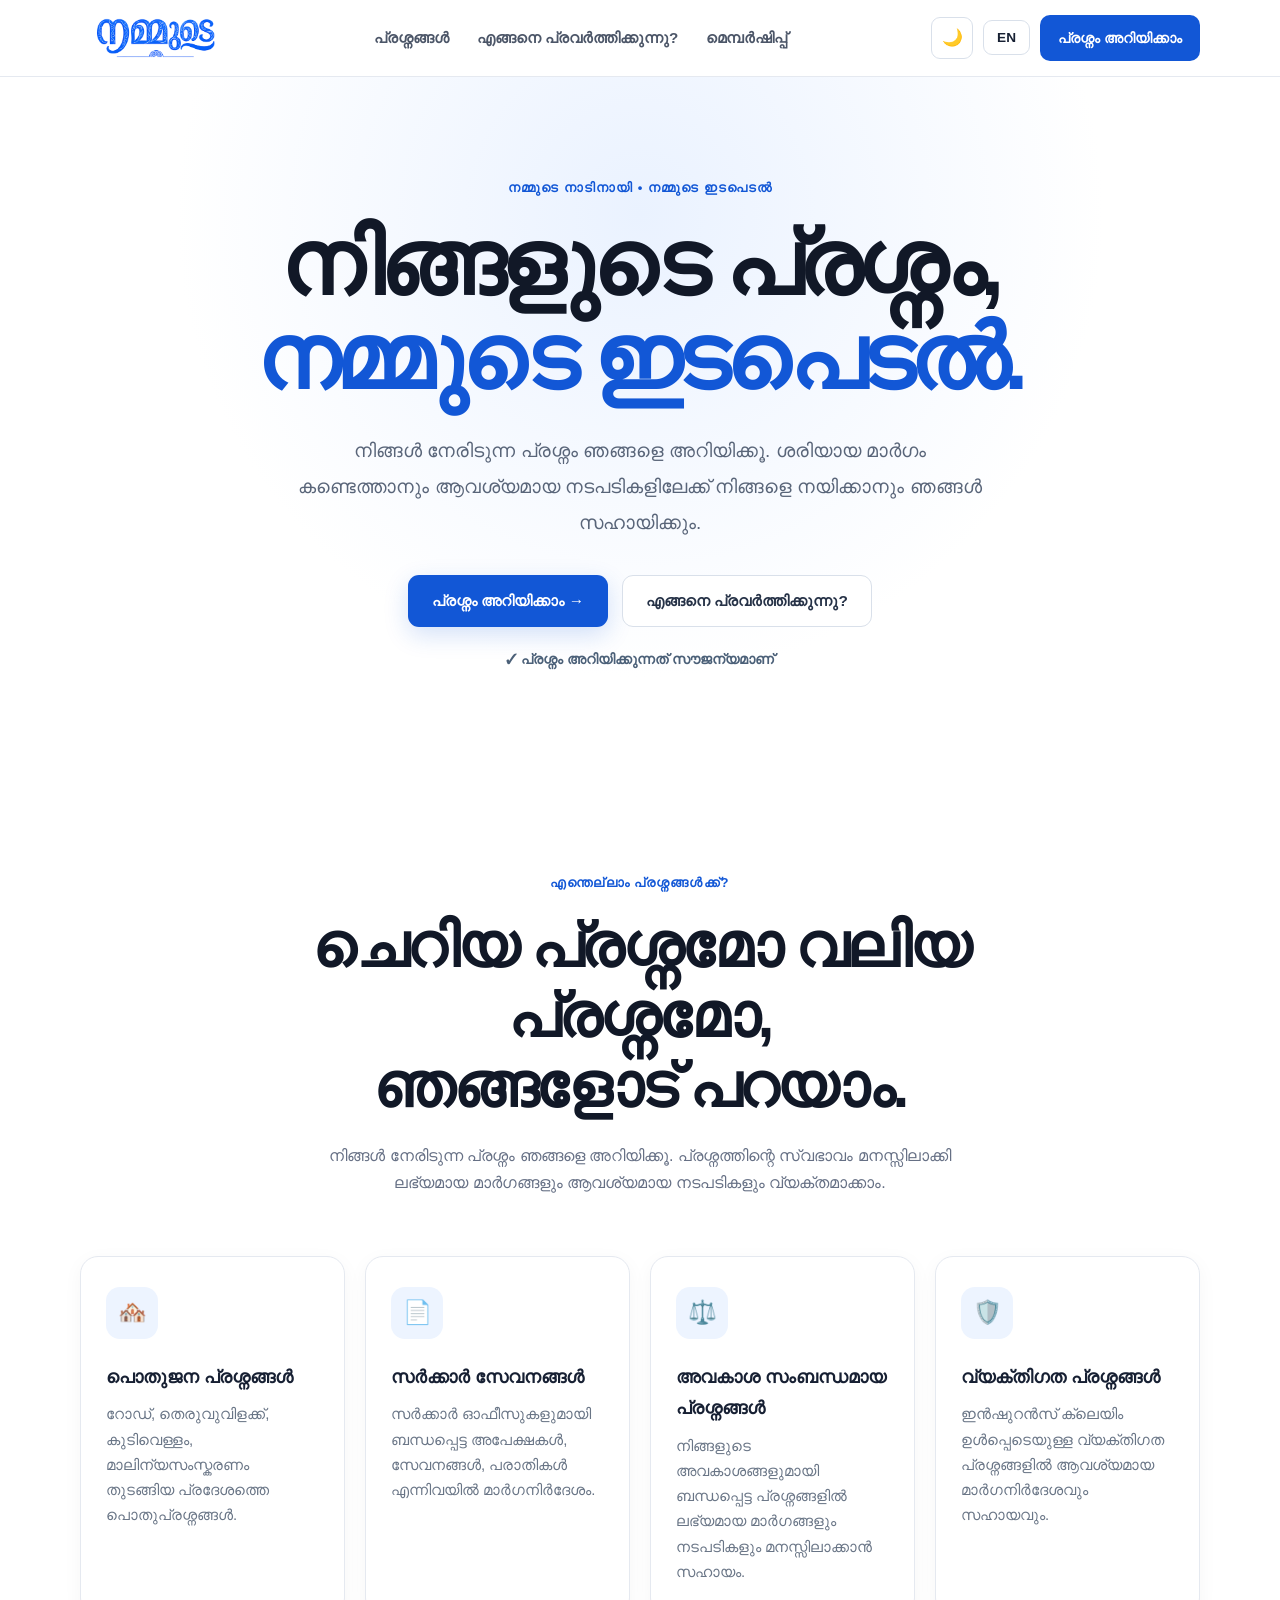
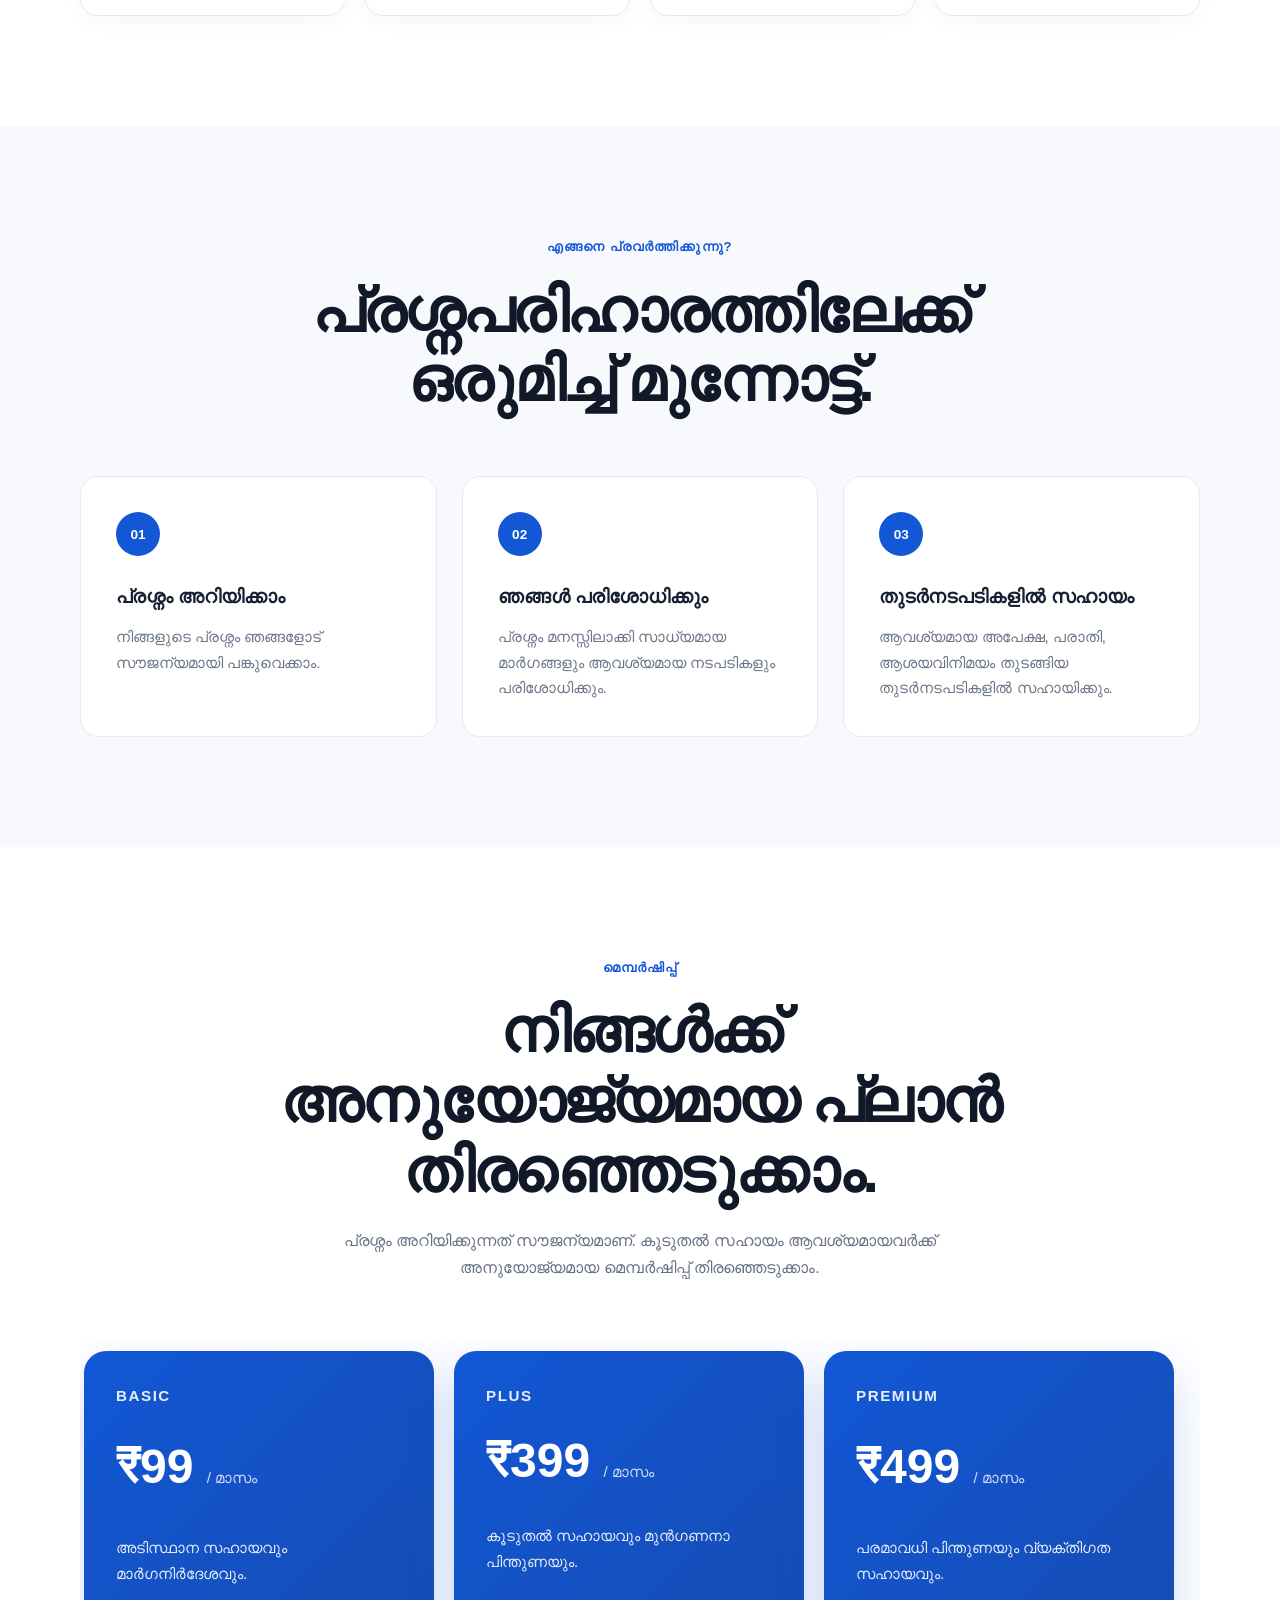
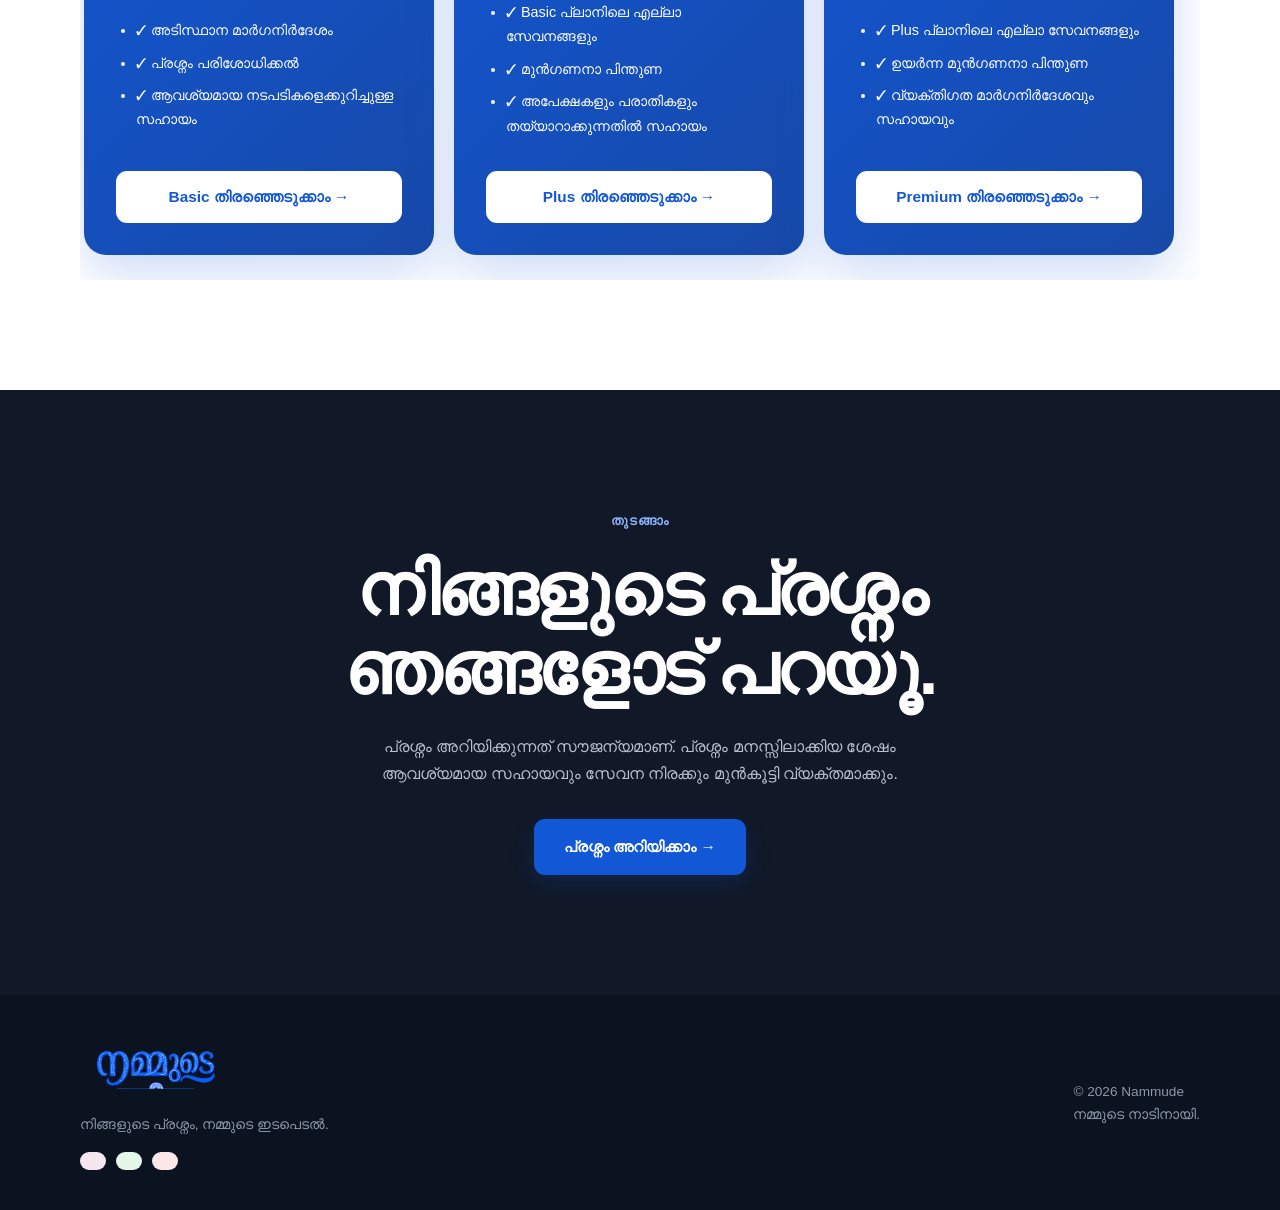
==== commit cb98d0bf: "Update index.html" ====
--- a/index.html
+++ b/index.html
@@ -11,6 +11,79 @@
           content="നിങ്ങളുടെ പ്രശ്നം ഞങ്ങളെ അറിയിക്കൂ. പരിഹാരത്തിലേക്ക് ഒരുമിച്ച് മുന്നോട്ട്.">
 
     <link rel="stylesheet" href="style.css">
+
+    <style>
+        /* ================= SOCIAL MEDIA ================= */
+
+        .social-links {
+            display: flex;
+            align-items: center;
+            gap: 10px;
+            flex-wrap: wrap;
+            margin-top: 16px;
+        }
+
+        .social-links a {
+            display: inline-flex;
+            align-items: center;
+            gap: 7px;
+            padding: 9px 13px;
+            border-radius: 10px;
+            text-decoration: none;
+            font-weight: 600;
+            font-size: 14px;
+            transition: transform .2s ease, opacity .2s ease;
+        }
+
+        .social-links a:hover {
+            transform: translateY(-2px);
+            opacity: .9;
+        }
+
+        .social-instagram {
+            background: #f4e7ef;
+            color: #8a174f;
+        }
+
+        .social-whatsapp {
+            background: #e5f7eb;
+            color: #16733b;
+        }
+
+        .social-youtube {
+            background: #fbe7e7;
+            color: #b51f1f;
+        }
+
+        body.dark-mode .social-instagram {
+            background: #3a1d2e;
+            color: #ff9fca;
+        }
+
+        body.dark-mode .social-whatsapp {
+            background: #173524;
+            color: #78e6a2;
+        }
+
+        body.dark-mode .social-youtube {
+            background: #3d2020;
+            color: #ff8e8e;
+        }
+
+        @media (max-width: 600px) {
+            .social-links {
+                flex-direction: column;
+                align-items: flex-start;
+            }
+
+            .social-links a {
+                width: fit-content;
+            }
+        }
+    </style>
+    <link
+    rel="stylesheet"
+    href="https://cdnjs.cloudflare.com/ajax/libs/font-awesome/6.7.2/css/all.min.css">
 </head>
 
 <body>
@@ -21,13 +94,10 @@
 
         <div class="container nav">
 
-            <!-- LOGO -->
             <a href="#" class="logo">
                 <img src="logo.png" alt="Nammude">
             </a>
 
-
-            <!-- NAVIGATION -->
             <nav class="nav-links">
 
                 <a href="#problems"
@@ -50,11 +120,8 @@
 
             </nav>
 
-
-            <!-- HEADER ACTIONS -->
             <div class="nav-actions">
 
-                <!-- DARK / LIGHT MODE -->
                 <button
                     type="button"
                     id="themeToggle"
@@ -63,8 +130,6 @@
                     🌙
                 </button>
 
-
-                <!-- LANGUAGE -->
                 <button
                     type="button"
                     id="languageToggle"
@@ -72,15 +137,11 @@
                     EN
                 </button>
 
-
-                <!-- REPORT -->
                 <a href="report.html"
                    class="nav-button"
                    data-ml="പ്രശ്നം അറിയിക്കാം"
                    data-en="Report a Problem">
-
                     പ്രശ്നം അറിയിക്കാം
-
                 </a>
 
             </div>
@@ -90,11 +151,9 @@
     </header>
 
 
-
     <!-- ================= MAIN ================= -->
 
     <main>
-
 
         <!-- ================= HERO ================= -->
 
@@ -105,32 +164,23 @@
                 <p class="eyebrow"
                    data-ml="നമ്മുടെ നാടിനായി • നമ്മുടെ ഇടപെടൽ"
                    data-en="For our community • Taking action">
-
                     നമ്മുടെ നാടിനായി • നമ്മുടെ ഇടപെടൽ
-
                 </p>
-
 
                 <h1
                     data-ml="നിങ്ങളുടെ പ്രശ്നം,<br><span>നമ്മുടെ ഇടപെടൽ.</span>"
                     data-en="Your problem,<br><span>our intervention.</span>">
-
                     നിങ്ങളുടെ പ്രശ്നം,<br>
                     <span>നമ്മുടെ ഇടപെടൽ.</span>
-
                 </h1>
-
 
                 <p class="hero-text"
                    data-ml="നിങ്ങൾ നേരിടുന്ന പ്രശ്നം ഞങ്ങളെ അറിയിക്കൂ. ശരിയായ മാർഗം കണ്ടെത്താനും ആവശ്യമായ നടപടികളിലേക്ക് നിങ്ങളെ നയിക്കാനും ഞങ്ങൾ സഹായിക്കും."
                    data-en="Tell us about the problem you are facing. We will help you find the right path and guide you towards the necessary steps.">
-
                     നിങ്ങൾ നേരിടുന്ന പ്രശ്നം ഞങ്ങളെ അറിയിക്കൂ.
                     ശരിയായ മാർഗം കണ്ടെത്താനും ആവശ്യമായ നടപടികളിലേക്ക്
                     നിങ്ങളെ നയിക്കാനും ഞങ്ങൾ സഹായിക്കും.
-
                 </p>
-
 
                 <div class="hero-buttons">
 
@@ -138,36 +188,27 @@
                        class="primary-button"
                        data-ml="പ്രശ്നം അറിയിക്കാം →"
                        data-en="Report a Problem →">
-
                         പ്രശ്നം അറിയിക്കാം →
-
                     </a>
-
 
                     <a href="#how"
                        class="secondary-button"
                        data-ml="എങ്ങനെ പ്രവർത്തിക്കുന്നു?"
                        data-en="How It Works">
-
                         എങ്ങനെ പ്രവർത്തിക്കുന്നു?
-
                     </a>
 
                 </div>
-
 
                 <p class="free-note"
                    data-ml="✓ പ്രശ്നം അറിയിക്കുന്നത് സൗജന്യമാണ്"
                    data-en="✓ Reporting a problem is free">
-
                     ✓ പ്രശ്നം അറിയിക്കുന്നത് സൗജന്യമാണ്
-
                 </p>
 
             </div>
 
         </section>
-
 
 
         <!-- ================= PROBLEMS ================= -->
@@ -181,146 +222,98 @@
                     <p class="eyebrow"
                        data-ml="എന്തെല്ലാം പ്രശ്നങ്ങൾക്ക്?"
                        data-en="What can we help with?">
-
                         എന്തെല്ലാം പ്രശ്നങ്ങൾക്ക്?
-
                     </p>
-
 
                     <h2
                         data-ml="ചെറിയ പ്രശ്നമോ വലിയ പ്രശ്നമോ,<br>ഞങ്ങളോട് പറയാം."
                         data-en="Big problem or small problem,<br>you can tell us.">
-
                         ചെറിയ പ്രശ്നമോ വലിയ പ്രശ്നമോ,<br>
                         ഞങ്ങളോട് പറയാം.
-
                     </h2>
-
 
                     <p
                         data-ml="നിങ്ങൾ നേരിടുന്ന പ്രശ്നം ഞങ്ങളെ അറിയിക്കൂ. പ്രശ്നത്തിന്റെ സ്വഭാവം മനസ്സിലാക്കി ലഭ്യമായ മാർഗങ്ങളും ആവശ്യമായ നടപടികളും വ്യക്തമാക്കാം."
                         data-en="Tell us about your problem. We will understand the situation and explain the available options and necessary steps.">
-
                         നിങ്ങൾ നേരിടുന്ന പ്രശ്നം ഞങ്ങളെ അറിയിക്കൂ.
                         പ്രശ്നത്തിന്റെ സ്വഭാവം മനസ്സിലാക്കി ലഭ്യമായ മാർഗങ്ങളും
                         ആവശ്യമായ നടപടികളും വ്യക്തമാക്കാം.
-
                     </p>
 
                 </div>
 
-
-
                 <div class="problem-grid">
 
-                    <!-- PUBLIC PROBLEMS -->
-
                     <div class="problem-card">
-
                         <div class="icon">🏘️</div>
 
                         <h3
                             data-ml="പൊതുജന പ്രശ്നങ്ങൾ"
                             data-en="Public Issues">
-
                             പൊതുജന പ്രശ്നങ്ങൾ
-
                         </h3>
 
                         <p
                             data-ml="റോഡ്, തെരുവുവിളക്ക്, കുടിവെള്ളം, മാലിന്യസംസ്കരണം തുടങ്ങിയ പ്രദേശത്തെ പൊതുപ്രശ്നങ്ങൾ."
                             data-en="Local public issues such as roads, streetlights, drinking water and waste management.">
-
                             റോഡ്, തെരുവുവിളക്ക്, കുടിവെള്ളം,
                             മാലിന്യസംസ്കരണം തുടങ്ങിയ പ്രദേശത്തെ
                             പൊതുപ്രശ്നങ്ങൾ.
-
-                        </p>
-
-                    </div>
-
-
-
-                    <!-- GOVERNMENT SERVICES -->
+                        </p>
+                    </div>
 
                     <div class="problem-card">
-
                         <div class="icon">📄</div>
 
                         <h3
                             data-ml="സർക്കാർ സേവനങ്ങൾ"
                             data-en="Government Services">
-
                             സർക്കാർ സേവനങ്ങൾ
-
                         </h3>
 
                         <p
                             data-ml="സർക്കാർ ഓഫീസുകളുമായി ബന്ധപ്പെട്ട അപേക്ഷകൾ, സേവനങ്ങൾ, പരാതികൾ എന്നിവയിൽ മാർഗനിർദേശം."
                             data-en="Guidance for applications, services and complaints related to government offices.">
-
                             സർക്കാർ ഓഫീസുകളുമായി ബന്ധപ്പെട്ട
                             അപേക്ഷകൾ, സേവനങ്ങൾ, പരാതികൾ എന്നിവയിൽ
                             മാർഗനിർദേശം.
-
-                        </p>
-
-                    </div>
-
-
-
-                    <!-- RIGHTS -->
+                        </p>
+                    </div>
 
                     <div class="problem-card">
-
                         <div class="icon">⚖️</div>
 
                         <h3
                             data-ml="അവകാശ സംബന്ധമായ പ്രശ്നങ്ങൾ"
                             data-en="Rights & Complaints">
-
                             അവകാശ സംബന്ധമായ പ്രശ്നങ്ങൾ
-
                         </h3>
 
                         <p
                             data-ml="നിങ്ങളുടെ അവകാശങ്ങളുമായി ബന്ധപ്പെട്ട പ്രശ്നങ്ങളിൽ ലഭ്യമായ മാർഗങ്ങളും നടപടികളും മനസ്സിലാക്കാൻ സഹായം."
                             data-en="Help understanding available options and procedures related to your rights.">
-
                             നിങ്ങളുടെ അവകാശങ്ങളുമായി ബന്ധപ്പെട്ട
                             പ്രശ്നങ്ങളിൽ ലഭ്യമായ മാർഗങ്ങളും നടപടികളും
                             മനസ്സിലാക്കാൻ സഹായം.
-
-                        </p>
-
-                    </div>
-
-
-
-                    <!-- PERSONAL -->
+                        </p>
+                    </div>
 
                     <div class="problem-card">
-
                         <div class="icon">🛡️</div>
 
                         <h3
                             data-ml="വ്യക്തിഗത പ്രശ്നങ്ങൾ"
                             data-en="Personal Problems">
-
                             വ്യക്തിഗത പ്രശ്നങ്ങൾ
-
                         </h3>
 
                         <p
                             data-ml="ഇൻഷുറൻസ് ക്ലെയിം ഉൾപ്പെടെയുള്ള വ്യക്തിഗത പ്രശ്നങ്ങളിൽ ആവശ്യമായ മാർഗനിർദേശവും സഹായവും."
                             data-en="Guidance and assistance for personal issues, including insurance claims.">
-
                             ഇൻഷുറൻസ് ക്ലെയിം ഉൾപ്പെടെയുള്ള
                             വ്യക്തിഗത പ്രശ്നങ്ങളിൽ ആവശ്യമായ
                             മാർഗനിർദേശവും സഹായവും.
-
-                        </p>
-
+                        </p>
                     </div>
 
                 </div>
@@ -330,11 +323,9 @@
         </section>
 
 
-
         <!-- ================= HOW IT WORKS ================= -->
 
-        <section id="how"
-                 class="section light-section">
+        <section id="how" class="section light-section">
 
             <div class="container">
 
@@ -343,105 +334,70 @@
                     <p class="eyebrow"
                        data-ml="എങ്ങനെ പ്രവർത്തിക്കുന്നു?"
                        data-en="How it works">
-
                         എങ്ങനെ പ്രവർത്തിക്കുന്നു?
-
                     </p>
-
 
                     <h2
                         data-ml="പ്രശ്നപരിഹാരത്തിലേക്ക്<br>ഒരുമിച്ച് മുന്നോട്ട്."
                         data-en="Moving together<br>towards a solution.">
-
                         പ്രശ്നപരിഹാരത്തിലേക്ക്<br>
                         ഒരുമിച്ച് മുന്നോട്ട്.
-
                     </h2>
 
                 </div>
 
-
-
                 <div class="steps">
 
-                    <!-- STEP 1 -->
-
                     <div class="step">
-
                         <span>01</span>
 
                         <h3
                             data-ml="പ്രശ്നം അറിയിക്കാം"
                             data-en="Tell us your problem">
-
                             പ്രശ്നം അറിയിക്കാം
-
                         </h3>
 
                         <p
                             data-ml="നിങ്ങളുടെ പ്രശ്നം ഞങ്ങളോട് സൗജന്യമായി പങ്കുവെക്കാം."
                             data-en="Tell us about your problem for free.">
-
                             നിങ്ങളുടെ പ്രശ്നം ഞങ്ങളോട്
                             സൗജന്യമായി പങ്കുവെക്കാം.
-
-                        </p>
-
-                    </div>
-
-
-
-                    <!-- STEP 2 -->
+                        </p>
+                    </div>
 
                     <div class="step">
-
                         <span>02</span>
 
                         <h3
                             data-ml="ഞങ്ങൾ പരിശോധിക്കും"
                             data-en="We review it">
-
                             ഞങ്ങൾ പരിശോധിക്കും
-
                         </h3>
 
                         <p
                             data-ml="പ്രശ്നം മനസ്സിലാക്കി സാധ്യമായ മാർഗങ്ങളും ആവശ്യമായ നടപടികളും പരിശോധിക്കും."
                             data-en="We understand the issue and review the possible options and necessary steps.">
-
                             പ്രശ്നം മനസ്സിലാക്കി സാധ്യമായ മാർഗങ്ങളും
                             ആവശ്യമായ നടപടികളും പരിശോധിക്കും.
-
-                        </p>
-
-                    </div>
-
-
-
-                    <!-- STEP 3 -->
+                        </p>
+                    </div>
 
                     <div class="step">
-
                         <span>03</span>
 
                         <h3
                             data-ml="തുടർനടപടികളിൽ സഹായം"
                             data-en="Help with the next steps">
-
                             തുടർനടപടികളിൽ സഹായം
-
                         </h3>
 
                         <p
                             data-ml="ആവശ്യമായ അപേക്ഷ, പരാതി, ആശയവിനിമയം തുടങ്ങിയ തുടർനടപടികളിൽ സഹായിക്കും."
                             data-en="We can assist with applications, complaints, communication and other necessary next steps.">
-
                             ആവശ്യമായ അപേക്ഷ, പരാതി,
                             ആശയവിനിമയം തുടങ്ങിയ തുടർനടപടികളിൽ
                             സഹായിക്കും.
-
-                        </p>
-
+                        </p>
                     </div>
 
                 </div>
@@ -451,21 +407,19 @@
         </section>
 
 
-
-        
-<!-- ================= MEMBERSHIP ================= -->
-
-         <section id="membership" class="section">
+        <!-- ================= MEMBERSHIP ================= -->
+
+        <section id="membership" class="section">
 
             <div class="container">
 
                 <div class="section-heading">
 
                     <p class="eyebrow"
-                    data-ml="മെമ്പർഷിപ്പ്"
-                    data-en="Membership">
-                      മെമ്പർഷിപ്പ്
-                     </p>
+                       data-ml="മെമ്പർഷിപ്പ്"
+                       data-en="Membership">
+                        മെമ്പർഷിപ്പ്
+                    </p>
 
                     <h2
                         data-ml="നിങ്ങൾക്ക് അനുയോജ്യമായ പ്ലാൻ തിരഞ്ഞെടുക്കാം."
@@ -483,220 +437,196 @@
 
                 </div>
 
-
-            <div class="membership-grid">
-
-
-            <!-- ================= BASIC ================= -->
-
-            <div class="membership-card">
-
-                <p class="plan-label">BASIC</p>
-
-                <h3>
-                    ₹99
-                    <span
-                        data-ml="/ മാസം"
-                        data-en="/ month">
-                        / മാസം
-                    </span>
-                </h3>
-
-                <p
-                    data-ml="അടിസ്ഥാന സഹായവും മാർഗനിർദേശവും."
-                    data-en="Basic guidance and assistance.">
-                    അടിസ്ഥാന സഹായവും മാർഗനിർദേശവും.
-                </p>
-
-                <ul class="plan-features">
-
-                    <li
-                        data-ml="✓ അടിസ്ഥാന മാർഗനിർദേശം"
-                        data-en="✓ Basic guidance">
-                        ✓ അടിസ്ഥാന മാർഗനിർദേശം
-                    </li>
-
-                    <li
-                        data-ml="✓ പ്രശ്നം പരിശോധിക്കൽ"
-                        data-en="✓ Problem review">
-                        ✓ പ്രശ്നം പരിശോധിക്കൽ
-                    </li>
-
-                    <li
-                        data-ml="✓ ആവശ്യമായ നടപടികളെക്കുറിച്ചുള്ള സഹായം"
-                        data-en="✓ Help with necessary next steps">
-                        ✓ ആവശ്യമായ നടപടികളെക്കുറിച്ചുള്ള സഹായം
-                    </li>
-
-                </ul>
-
-                <a href="report.html"
-                   class="primary-button"
-                   data-ml="Basic തിരഞ്ഞെടുക്കാം →"
-                   data-en="Choose Basic →">
-                    Basic തിരഞ്ഞെടുക്കാം →
-                </a>
+                <div class="membership-grid">
+
+                    <div class="membership-card">
+
+                        <p class="plan-label">BASIC</p>
+
+                        <h3>
+                            ₹99
+                            <span data-ml="/ മാസം"
+                                  data-en="/ month">
+                                / മാസം
+                            </span>
+                        </h3>
+
+                        <p
+                            data-ml="അടിസ്ഥാന സഹായവും മാർഗനിർദേശവും."
+                            data-en="Basic guidance and assistance.">
+                            അടിസ്ഥാന സഹായവും മാർഗനിർദേശവും.
+                        </p>
+
+                        <ul class="plan-features">
+
+                            <li
+                                data-ml="✓ അടിസ്ഥാന മാർഗനിർദേശം"
+                                data-en="✓ Basic guidance">
+                                ✓ അടിസ്ഥാന മാർഗനിർദേശം
+                            </li>
+
+                            <li
+                                data-ml="✓ പ്രശ്നം പരിശോധിക്കൽ"
+                                data-en="✓ Problem review">
+                                ✓ പ്രശ്നം പരിശോധിക്കൽ
+                            </li>
+
+                            <li
+                                data-ml="✓ ആവശ്യമായ നടപടികളെക്കുറിച്ചുള്ള സഹായം"
+                                data-en="✓ Help with necessary next steps">
+                                ✓ ആവശ്യമായ നടപടികളെക്കുറിച്ചുള്ള സഹായം
+                            </li>
+
+                        </ul>
+
+                        <a href="report.html"
+                           class="primary-button"
+                           data-ml="Basic തിരഞ്ഞെടുക്കാം →"
+                           data-en="Choose Basic →">
+                            Basic തിരഞ്ഞെടുക്കാം →
+                        </a>
+
+                    </div>
+
+
+                    <div class="membership-card featured">
+
+                        <p class="plan-label">PLUS</p>
+
+                        <h3>
+                            ₹399
+                            <span data-ml="/ മാസം"
+                                  data-en="/ month">
+                                / മാസം
+                            </span>
+                        </h3>
+
+                        <p
+                            data-ml="കൂടുതൽ സഹായവും മുൻഗണനാ പിന്തുണയും."
+                            data-en="More assistance with priority support.">
+                            കൂടുതൽ സഹായവും മുൻഗണനാ പിന്തുണയും.
+                        </p>
+
+                        <ul class="plan-features">
+
+                            <li
+                                data-ml="✓ Basic പ്ലാനിലെ എല്ലാ സേവനങ്ങളും"
+                                data-en="✓ Everything in Basic">
+                                ✓ Basic പ്ലാനിലെ എല്ലാ സേവനങ്ങളും
+                            </li>
+
+                            <li
+                                data-ml="✓ മുൻഗണനാ പിന്തുണ"
+                                data-en="✓ Priority support">
+                                ✓ മുൻഗണനാ പിന്തുണ
+                            </li>
+
+                            <li
+                                data-ml="✓ അപേക്ഷകളും പരാതികളും തയ്യാറാക്കുന്നതിൽ സഹായം"
+                                data-en="✓ Help with applications and complaints">
+                                ✓ അപേക്ഷകളും പരാതികളും തയ്യാറാക്കുന്നതിൽ സഹായം
+                            </li>
+
+                        </ul>
+
+                        <a href="report.html"
+                           class="primary-button"
+                           data-ml="Plus തിരഞ്ഞെടുക്കാം →"
+                           data-en="Choose Plus →">
+                            Plus തിരഞ്ഞെടുക്കാം →
+                        </a>
+
+                    </div>
+
+
+                    <div class="membership-card">
+
+                        <p class="plan-label">PREMIUM</p>
+
+                        <h3>
+                            ₹499
+                            <span data-ml="/ മാസം"
+                                  data-en="/ month">
+                                / മാസം
+                            </span>
+                        </h3>
+
+                        <p
+                            data-ml="പരമാവധി പിന്തുണയും വ്യക്തിഗത സഹായവും."
+                            data-en="Maximum support with personalized assistance.">
+                            പരമാവധി പിന്തുണയും വ്യക്തിഗത സഹായവും.
+                        </p>
+
+                        <ul class="plan-features">
+
+                            <li
+                                data-ml="✓ Plus പ്ലാനിലെ എല്ലാ സേവനങ്ങളും"
+                                data-en="✓ Everything in Plus">
+                                ✓ Plus പ്ലാനിലെ എല്ലാ സേവനങ്ങളും
+                            </li>
+
+                            <li
+                                data-ml="✓ ഉയർന്ന മുൻഗണനാ പിന്തുണ"
+                                data-en="✓ Highest priority support">
+                                ✓ ഉയർന്ന മുൻഗണനാ പിന്തുണ
+                            </li>
+
+                            <li
+                                data-ml="✓ വ്യക്തിഗത മാർഗനിർദേശവും സഹായവും"
+                                data-en="✓ Personalized guidance and assistance">
+                                ✓ വ്യക്തിഗത മാർഗനിർദേശവും സഹായവും
+                            </li>
+
+                        </ul>
+
+                        <a href="report.html"
+                           class="primary-button"
+                           data-ml="Premium തിരഞ്ഞെടുക്കാം →"
+                           data-en="Choose Premium →">
+                            Premium തിരഞ്ഞെടുക്കാം →
+                        </a>
+
+                    </div>
+
+                </div>
 
             </div>
 
-
-
-            <!-- ================= PLUS ================= -->
-
-            <div class="membership-card featured">
-
-                <p class="plan-label">PLUS</p>
-
-                <h3>
-                    ₹399
-                    <span
-                        data-ml="/ മാസം"
-                        data-en="/ month">
-                        / മാസം
-                    </span>
-                </h3>
-
-                <p
-                    data-ml="കൂടുതൽ സഹായവും മുൻഗണനാ പിന്തുണയും."
-                    data-en="More assistance with priority support.">
-                    കൂടുതൽ സഹായവും മുൻഗണനാ പിന്തുണയും.
-                </p>
-
-                <ul class="plan-features">
-
-                    <li
-                        data-ml="✓ Basic പ്ലാനിലെ എല്ലാ സേവനങ്ങളും"
-                        data-en="✓ Everything in Basic">
-                        ✓ Basic പ്ലാനിലെ എല്ലാ സേവനങ്ങളും
-                    </li>
-
-                    <li
-                        data-ml="✓ മുൻഗണനാ പിന്തുണ"
-                        data-en="✓ Priority support">
-                        ✓ മുൻഗണനാ പിന്തുണ
-                    </li>
-
-                    <li
-                        data-ml="✓ അപേക്ഷകളും പരാതികളും തയ്യാറാക്കുന്നതിൽ സഹായം"
-                        data-en="✓ Help with applications and complaints">
-                        ✓ അപേക്ഷകളും പരാതികളും തയ്യാറാക്കുന്നതിൽ സഹായം
-                    </li>
-
-                </ul>
-
-                <a href="report.html"
-                   class="primary-button"
-                   data-ml="Plus തിരഞ്ഞെടുക്കാം →"
-                   data-en="Choose Plus →">
-                    Plus തിരഞ്ഞെടുക്കാം →
-                </a>
-
-            </div>
-
-
-
-            <!-- ================= PREMIUM ================= -->
-
-            <div class="membership-card">
-
-                <p class="plan-label">PREMIUM</p>
-
-                <h3>
-                    ₹499
-                    <span
-                        data-ml="/ മാസം"
-                        data-en="/ month">
-                        / മാസം
-                    </span>
-                </h3>
-
-                <p
-                    data-ml="പരമാവധി പിന്തുണയും വ്യക്തിഗത സഹായവും."
-                    data-en="Maximum support with personalized assistance.">
-                    പരമാവധി പിന്തുണയും വ്യക്തിഗത സഹായവും.
-                </p>
-
-                <ul class="plan-features">
-
-                    <li
-                        data-ml="✓ Plus പ്ലാനിലെ എല്ലാ സേവനങ്ങളും"
-                        data-en="✓ Everything in Plus">
-                        ✓ Plus പ്ലാനിലെ എല്ലാ സേവനങ്ങളും
-                    </li>
-
-                    <li
-                        data-ml="✓ ഉയർന്ന മുൻഗണനാ പിന്തുണ"
-                        data-en="✓ Highest priority support">
-                        ✓ ഉയർന്ന മുൻഗണനാ പിന്തുണ
-                    </li>
-
-                    <li
-                        data-ml="✓ വ്യക്തിഗത മാർഗനിർദേശവും സഹായവും"
-                        data-en="✓ Personalized guidance and assistance">
-                        ✓ വ്യക്തിഗത മാർഗനിർദേശവും സഹായവും
-                    </li>
-
-                </ul>
-
-                <a href="report.html"
-                   class="primary-button"
-                   data-ml="Premium തിരഞ്ഞെടുക്കാം →"
-                   data-en="Choose Premium →">
-                    Premium തിരഞ്ഞെടുക്കാം →
-                </a>
-
-            </div>
-
-
-             </div>
-
-            </div>
-
         </section>
+
+
         <!-- ================= REPORT ================= -->
 
-        <section id="report"
-                 class="report-section">
+        <section id="report" class="report-section">
 
             <div class="container report-content">
 
                 <p class="eyebrow"
                    data-ml="തുടങ്ങാം"
                    data-en="Let's get started">
-
                     തുടങ്ങാം
-
                 </p>
-
 
                 <h2
                     data-ml="നിങ്ങളുടെ പ്രശ്നം<br>ഞങ്ങളോട് പറയൂ."
                     data-en="Tell us<br>your problem.">
-
                     നിങ്ങളുടെ പ്രശ്നം<br>
                     ഞങ്ങളോട് പറയൂ.
-
                 </h2>
-
 
                 <p
                     data-ml="പ്രശ്നം അറിയിക്കുന്നത് സൗജന്യമാണ്. പ്രശ്നം മനസ്സിലാക്കിയ ശേഷം ആവശ്യമായ സഹായവും സേവന നിരക്കും മുൻകൂട്ടി വ്യക്തമാക്കും."
                     data-en="Reporting a problem is free. After understanding the issue, we will explain the required assistance and service charge in advance.">
-
                     പ്രശ്നം അറിയിക്കുന്നത് സൗജന്യമാണ്.
                     പ്രശ്നം മനസ്സിലാക്കിയ ശേഷം ആവശ്യമായ സഹായവും
                     സേവന നിരക്കും മുൻകൂട്ടി വ്യക്തമാക്കും.
-
                 </p>
-
 
                 <a href="report.html"
                    class="primary-button large-button"
                    data-ml="പ്രശ്നം അറിയിക്കാം →"
                    data-en="Report a Problem →">
-
                     പ്രശ്നം അറിയിക്കാം →
-
                 </a>
 
             </div>
@@ -704,7 +634,6 @@
         </section>
 
     </main>
-
 
 
     <!-- ================= FOOTER ================= -->
@@ -722,10 +651,85 @@
                 <p
                     data-ml="നിങ്ങളുടെ പ്രശ്നം, നമ്മുടെ ഇടപെടൽ."
                     data-en="Your problem, our intervention.">
-
                     നിങ്ങളുടെ പ്രശ്നം, നമ്മുടെ ഇടപെടൽ.
-
                 </p>
+
+                <!-- SOCIAL MEDIA -->
+
+                <div class="social-links">
+
+    <a href="https://www.instagram.com/nammude.help"
+   target="_blank"
+   rel="noopener noreferrer"
+   class="social-instagram"
+   aria-label="Instagram">
+
+    <svg viewBox="0 0 24 24"
+         aria-hidden="true"
+         class="instagram-logo">
+
+        <rect x="3" y="3" width="18" height="18" rx="5"
+              fill="none"
+              stroke="currentColor"
+              stroke-width="2"/>
+
+        <circle cx="12" cy="12" r="4"
+                fill="none"
+                stroke="currentColor"
+                stroke-width="2"/>
+
+        <circle cx="17.5" cy="6.5" r="1.2"
+                fill="currentColor"/>
+
+    </svg>
+
+</a>
+
+
+    <a href="https://wa.me/918281443383"
+   target="_blank"
+   rel="noopener noreferrer"
+   class="social-whatsapp"
+   aria-label="WhatsApp">
+
+    <svg viewBox="0 0 24 24"
+         aria-hidden="true"
+         class="whatsapp-logo">
+
+        <path d="M12 2.5a9.5 9.5 0 0 0-8.2 14.3L2.5 21.5l4.9-1.3A9.5 9.5 0 1 0 12 2.5Z"
+              fill="none"
+              stroke="currentColor"
+              stroke-width="1.8"/>
+
+        <path d="M8.5 8.2c.3-.5.7-.5 1-.5h.5c.2 0 .4.1.5.4l.8 1.9c.1.3.1.5-.1.7l-.6.7c.7 1.3 1.7 2.3 3 3l.7-.6c.2-.2.4-.2.7-.1l1.9.8c.3.1.4.3.4.5v.5c0 .3 0 .7-.5 1-1.1.7-2.5.4-4.4-.5-1.8-.9-3.4-2.5-4.3-4.3-.9-1.9-1.2-3.3-.5-4.4Z"
+              fill="currentColor"/>
+
+    </svg>
+
+</a>
+
+
+    <a href="https://www.youtube.com/@nammudehelp"
+   target="_blank"
+   rel="noopener noreferrer"
+   class="social-youtube"
+   aria-label="YouTube">
+
+    <svg viewBox="0 0 24 24"
+         aria-hidden="true"
+         class="youtube-logo">
+
+        <rect x="2" y="5" width="20" height="14" rx="4"
+              fill="currentColor"/>
+
+        <path d="M10 8.5L16 12L10 15.5V8.5Z"
+              fill="white"/>
+
+    </svg>
+
+</a>
+
+</div>
 
             </div>
 
@@ -739,9 +743,7 @@
                 <p
                     data-ml="നമ്മുടെ നാടിനായി."
                     data-en="For our community.">
-
                     നമ്മുടെ നാടിനായി.
-
                 </p>
 
             </div>
@@ -749,7 +751,6 @@
         </div>
 
     </footer>
-
 
 
     <!-- ================= LANGUAGE + THEME ================= -->
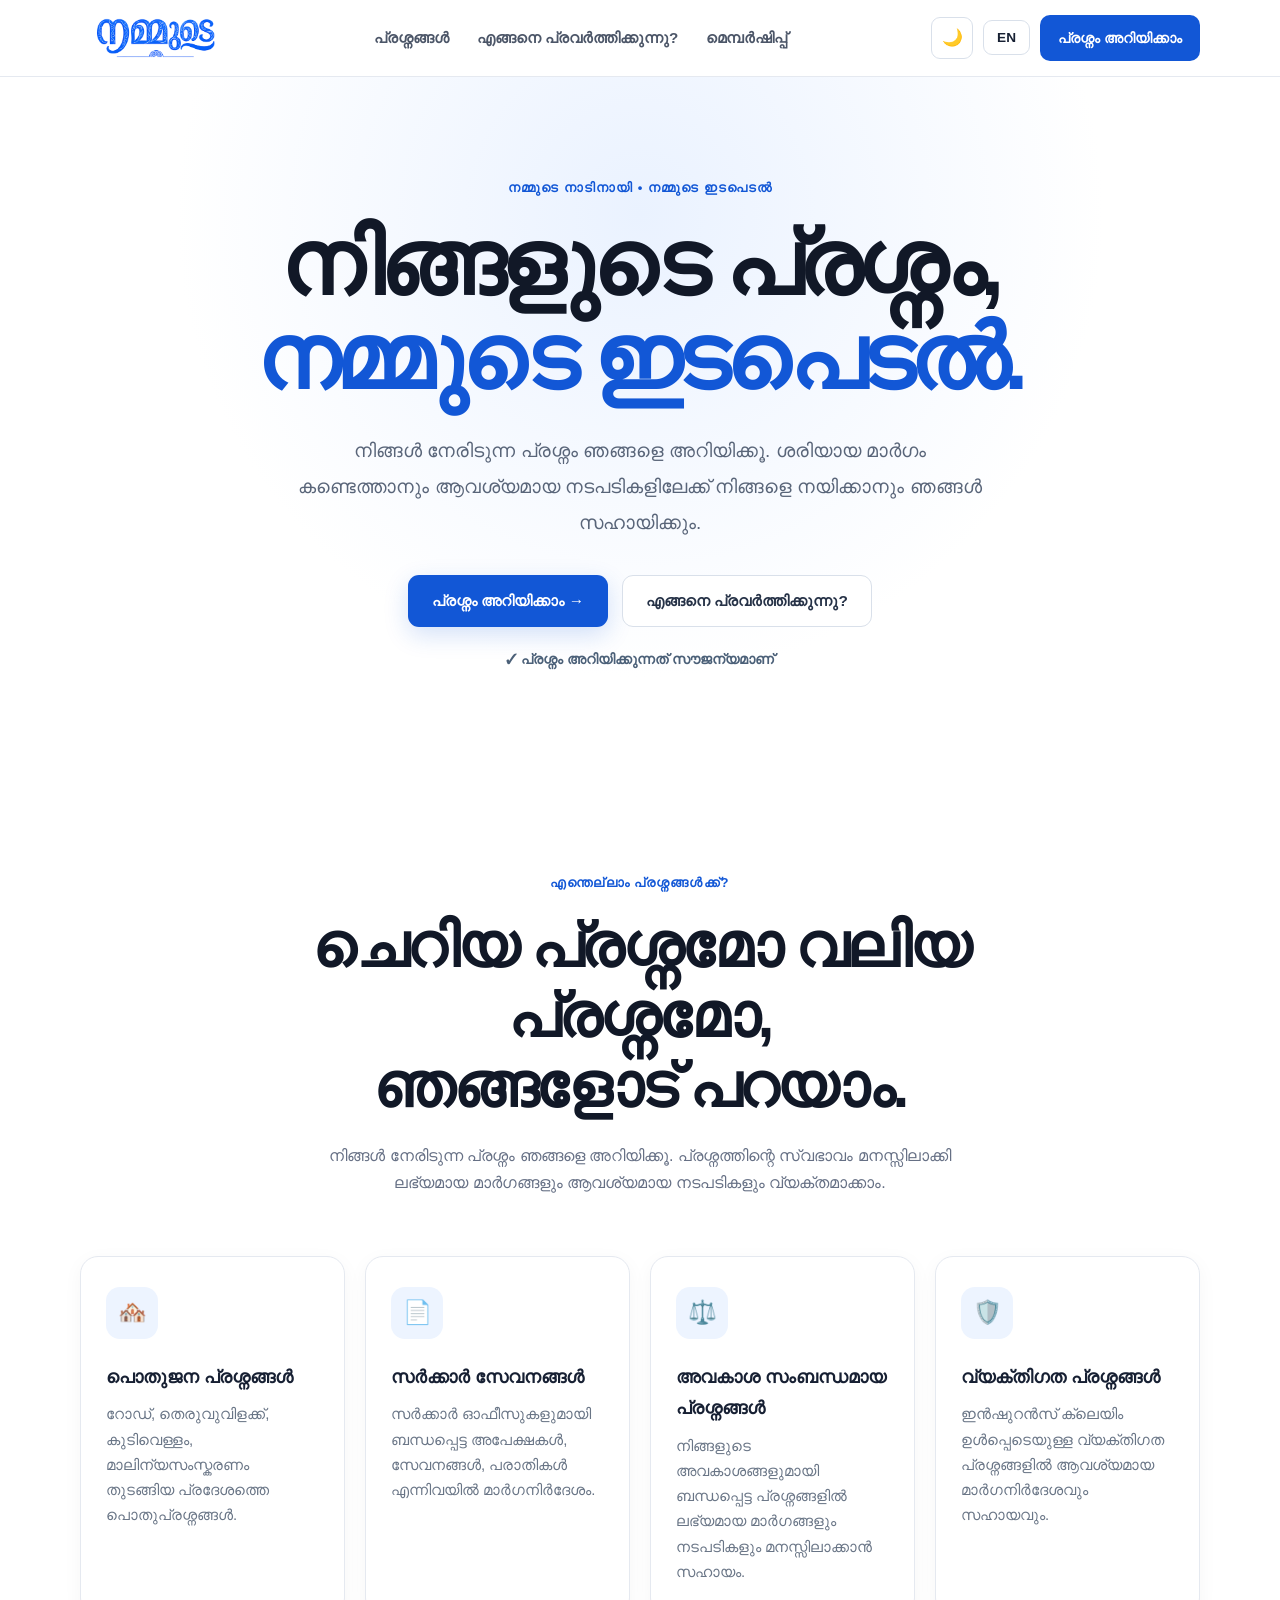
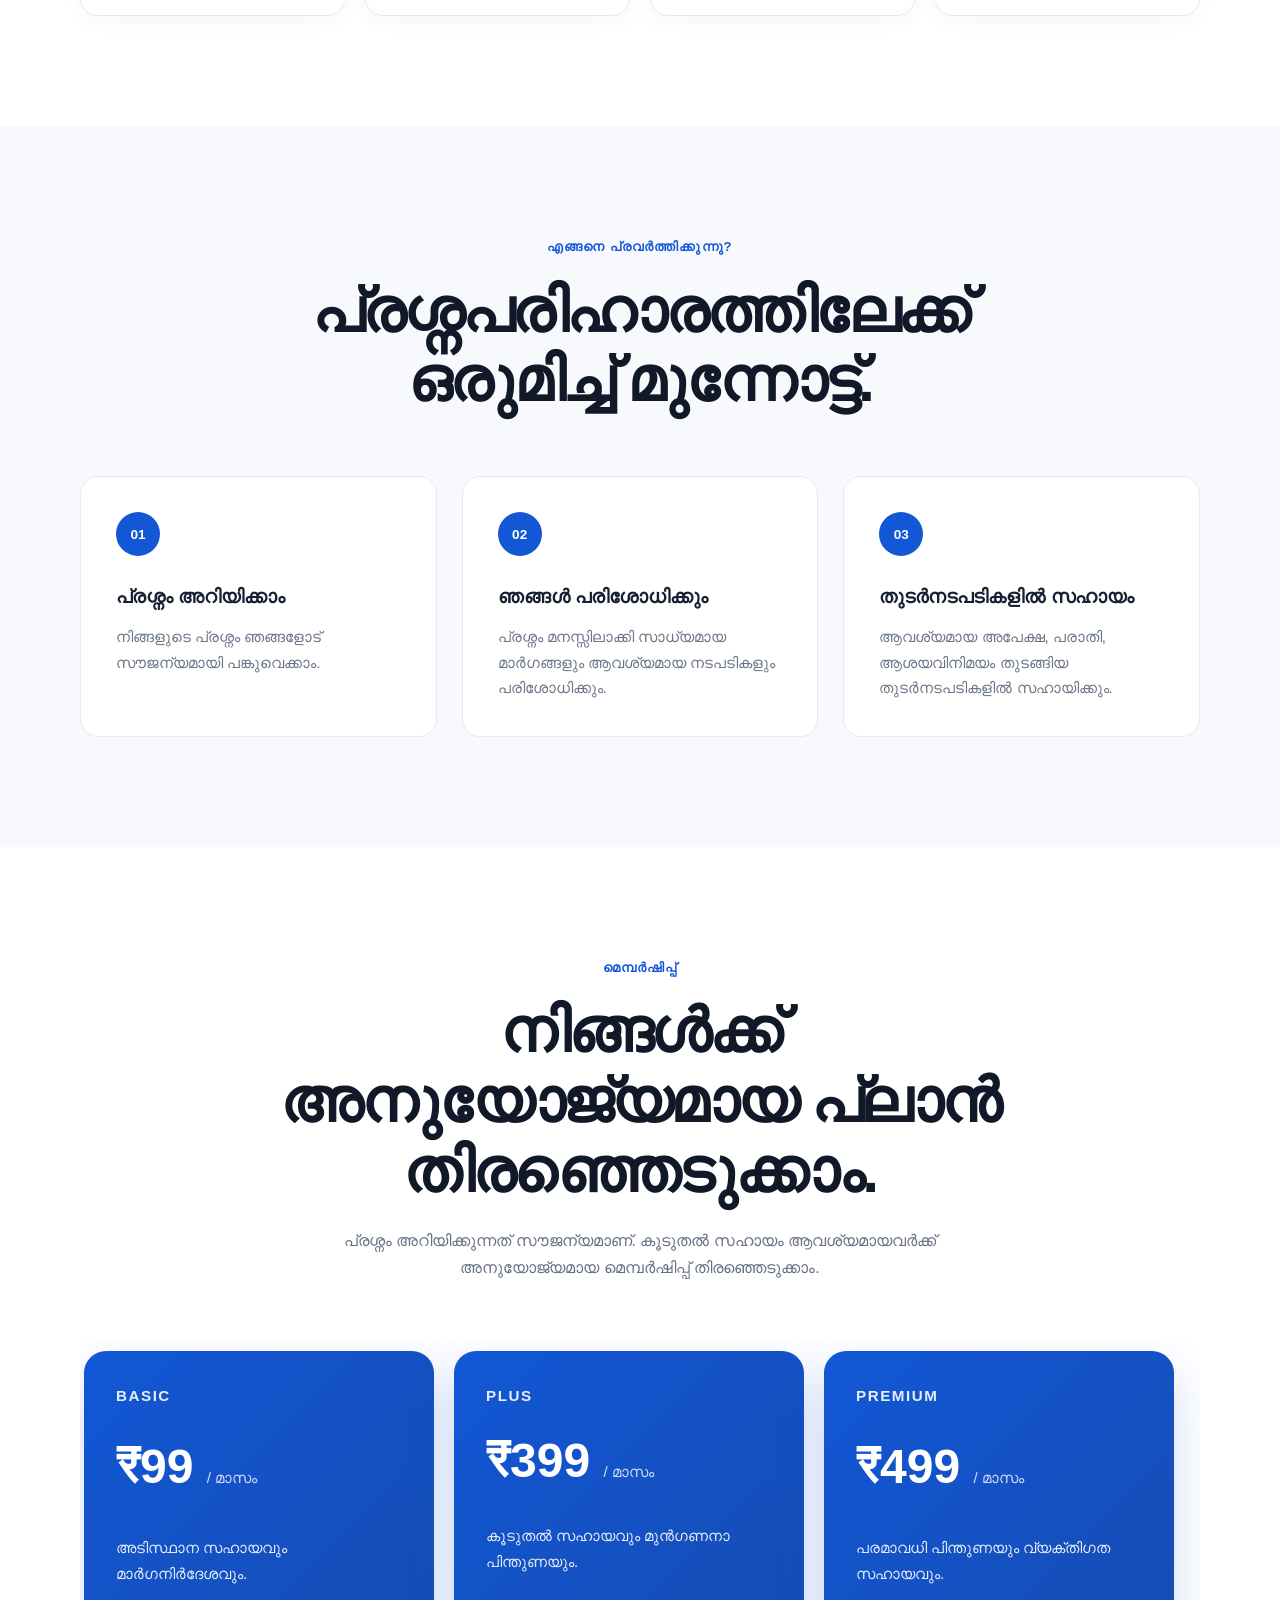
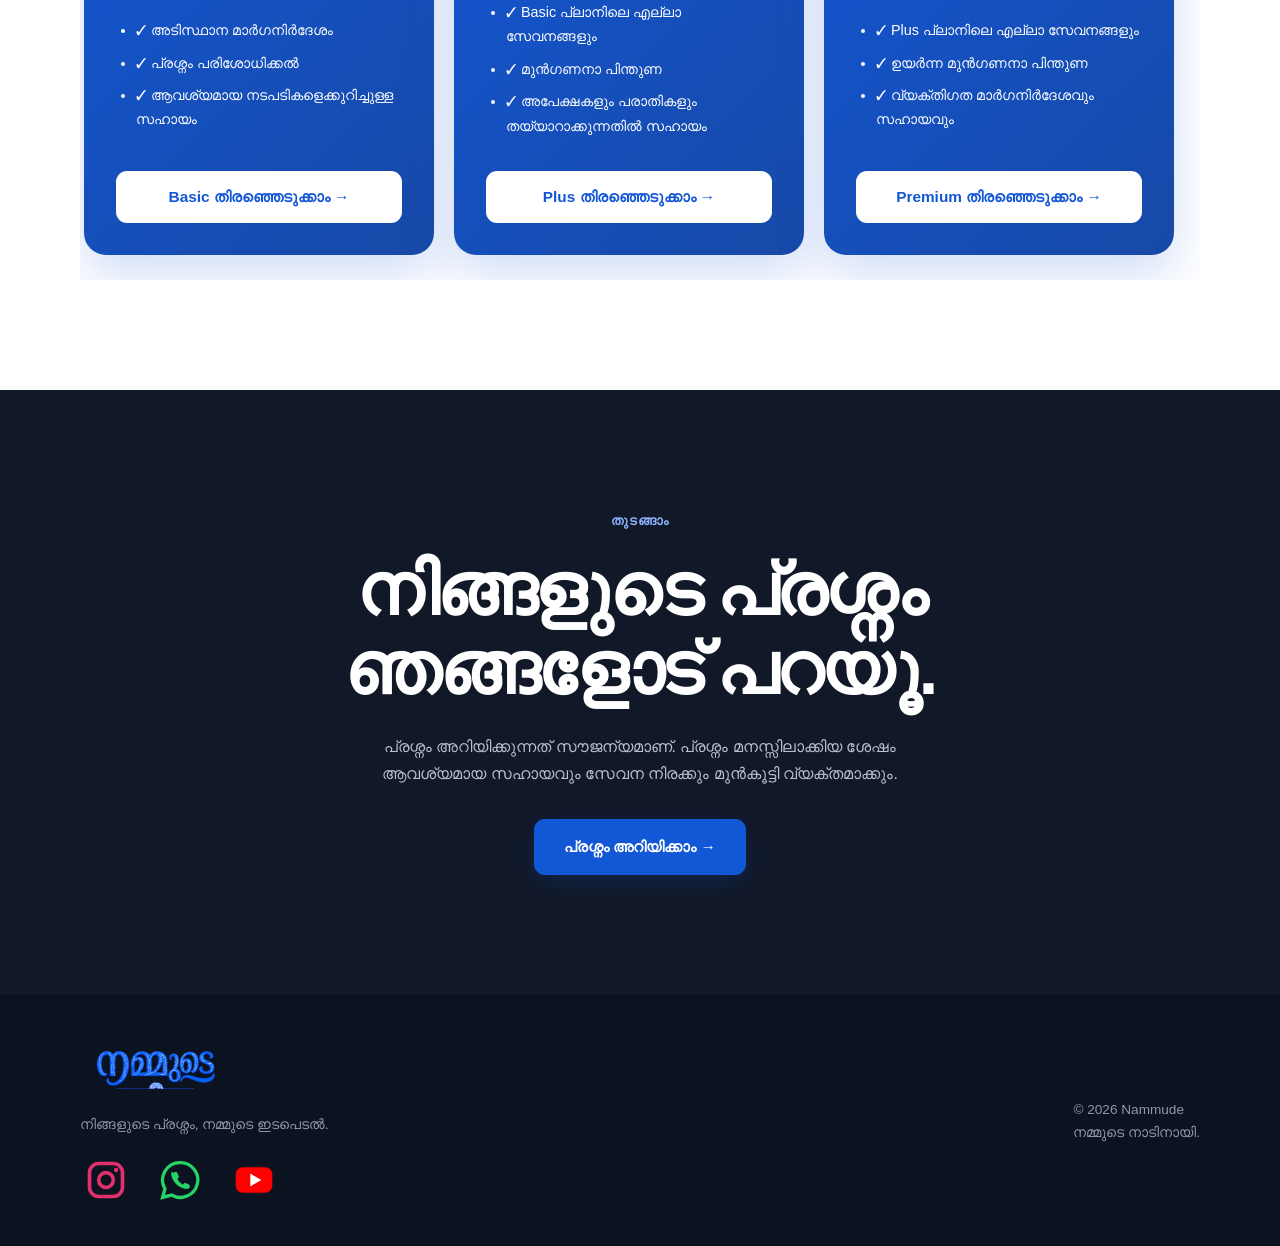
==== commit cc910a72: "Update index.html" ====
--- a/index.html
+++ b/index.html
@@ -108,7 +108,7 @@
 
                 <a href="#how"
                    data-ml="എങ്ങനെ പ്രവർത്തിക്കുന്നു?"
-                   data-en="How It Works">
+                   data-en="How It Works?">
                     എങ്ങനെ പ്രവർത്തിക്കുന്നു?
                 </a>
 
--- a/style.css
+++ b/style.css
@@ -2373,3 +2373,162 @@
         animation-iteration-count: 1 !important;
     }
 }
+/* =========================================================
+   SOCIAL MEDIA LINKS — LOGO ONLY
+========================================================= */
+
+.social-links {
+    display: flex;
+    align-items: center;
+    gap: 20px;
+    flex-wrap: wrap;
+    margin-top: 18px;
+}
+
+.social-links a {
+    display: inline-flex;
+    align-items: center;
+    justify-content: center;
+
+    width: 34px;
+    height: 34px;
+
+    padding: 0;
+    margin: 0;
+
+    background: transparent;
+    border: none;
+    border-radius: 0;
+
+    text-decoration: none;
+
+    transition:
+        transform 0.2s ease,
+        opacity 0.2s ease;
+}
+
+.social-links a:hover {
+    transform: scale(1.12);
+    opacity: 0.85;
+}
+
+
+/* =========================================================
+   ICON SIZE
+========================================================= */
+
+.instagram-logo,
+.whatsapp-logo,
+.youtube-logo {
+    width: 44px;
+    height: 44px;
+    display: block;
+}
+
+
+/* =========================================================
+   BRAND COLORS
+========================================================= */
+
+.social-instagram {
+    color: #E1306C;
+}
+
+.social-whatsapp {
+    color: #25D366;
+}
+
+.social-youtube {
+    color: #FF0000;
+}
+
+
+/* =========================================================
+   MOBILE
+========================================================= */
+
+@media (max-width: 600px) {
+
+    .social-links {
+        gap: 18px;
+    }
+
+    .instagram-logo,
+    .whatsapp-logo,
+    .youtube-logo {
+        width: 30px;
+        height: 30px;
+    }
+
+}
+/* =========================================================
+   FINAL SOCIAL ICON FIX
+========================================================= */
+
+.social-links {
+    display: flex !important;
+    align-items: center !important;
+    gap: 22px !important;
+    flex-wrap: wrap !important;
+    margin-top: 18px !important;
+}
+
+.social-links a {
+    display: inline-flex !important;
+    align-items: center !important;
+    justify-content: center !important;
+
+    width: 52px !important;
+    height: 52px !important;
+
+    padding: 0 !important;
+    margin: 0 !important;
+
+    background: transparent !important;
+    border: none !important;
+    border-radius: 0 !important;
+
+    text-decoration: none !important;
+}
+
+.social-links a:hover {
+    transform: scale(1.12) !important;
+    opacity: 0.85 !important;
+}
+
+
+/* REAL ICON SIZE */
+
+.instagram-logo,
+.whatsapp-logo,
+.youtube-logo {
+    width: 44px !important;
+    height: 44px !important;
+
+    display: block !important;
+}
+
+
+/* BRAND COLORS */
+
+.social-instagram {
+    color: #E1306C !important;
+    background: transparent !important;
+}
+
+.social-whatsapp {
+    color: #25D366 !important;
+    background: transparent !important;
+}
+
+.social-youtube {
+    color: #FF0000 !important;
+    background: transparent !important;
+}
+
+
+/* REMOVE ANY TEXT */
+
+.social-links span {
+    display: none !important;
+}
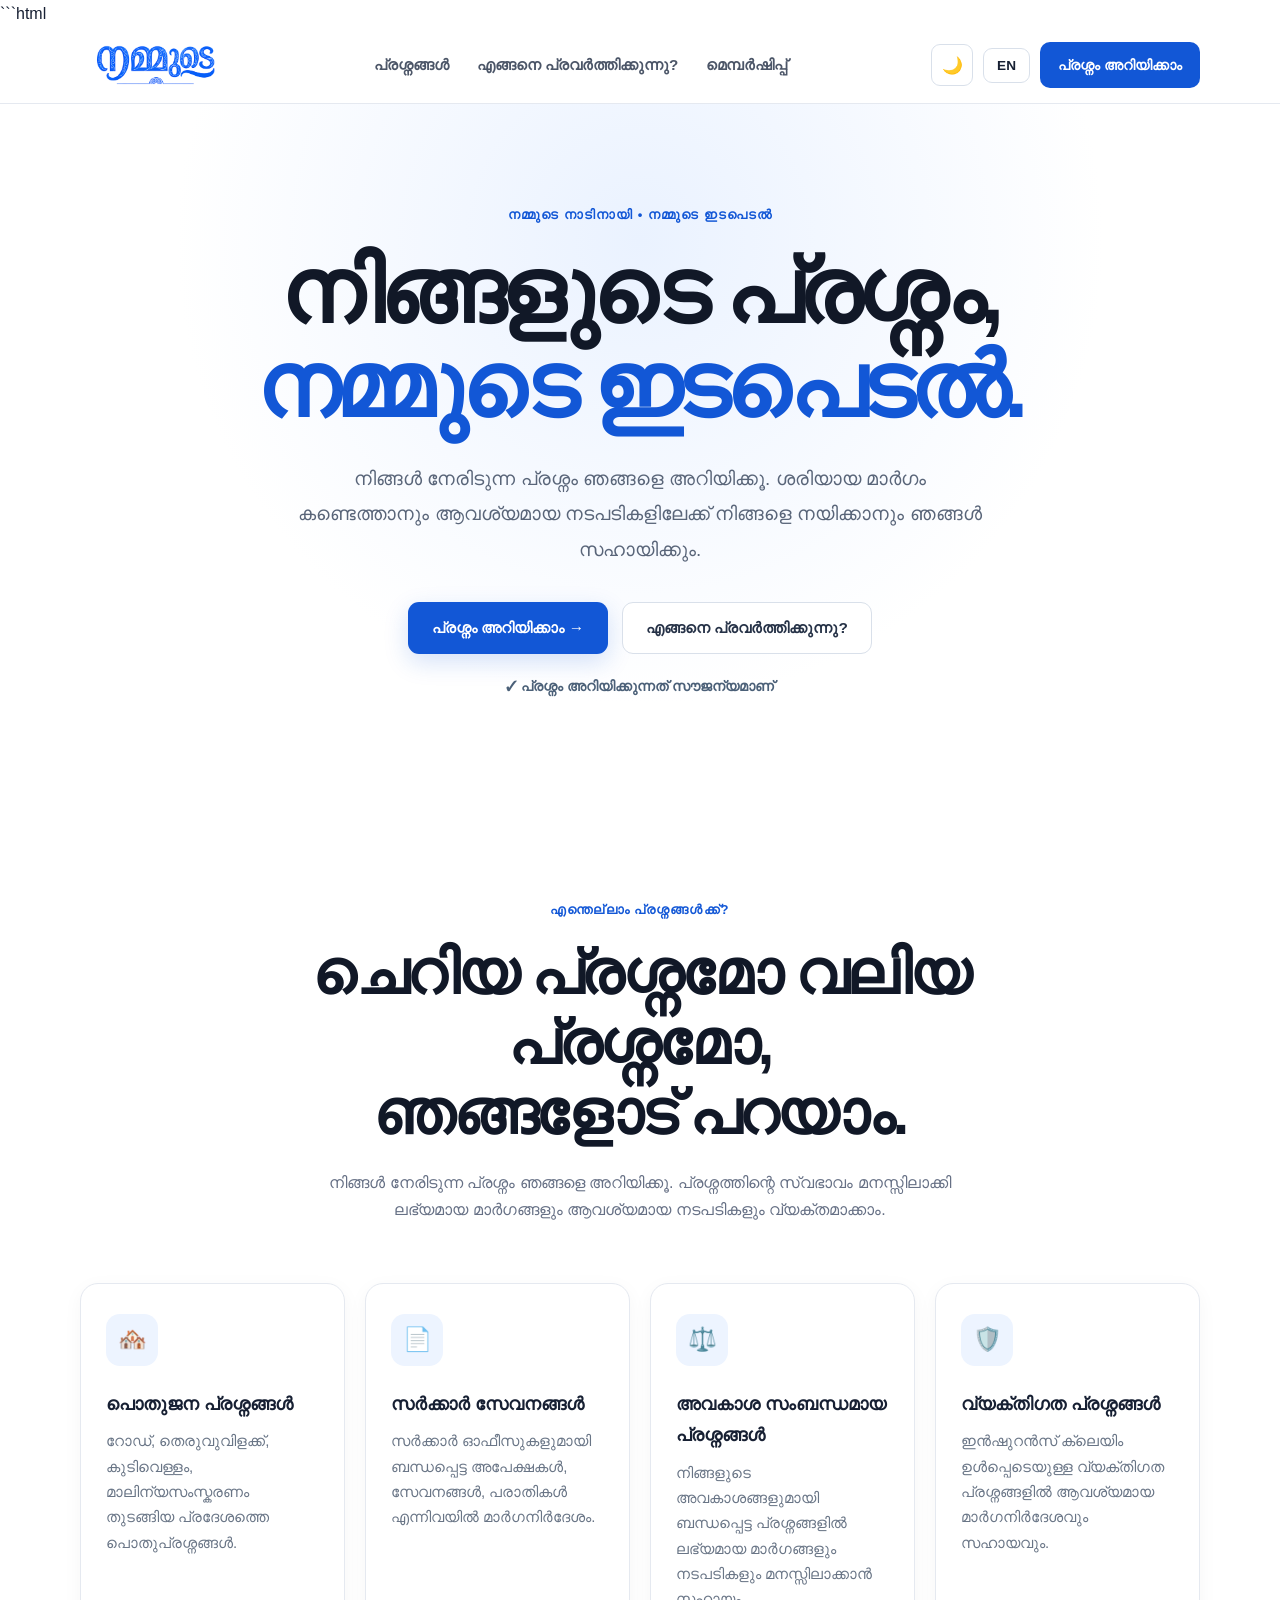
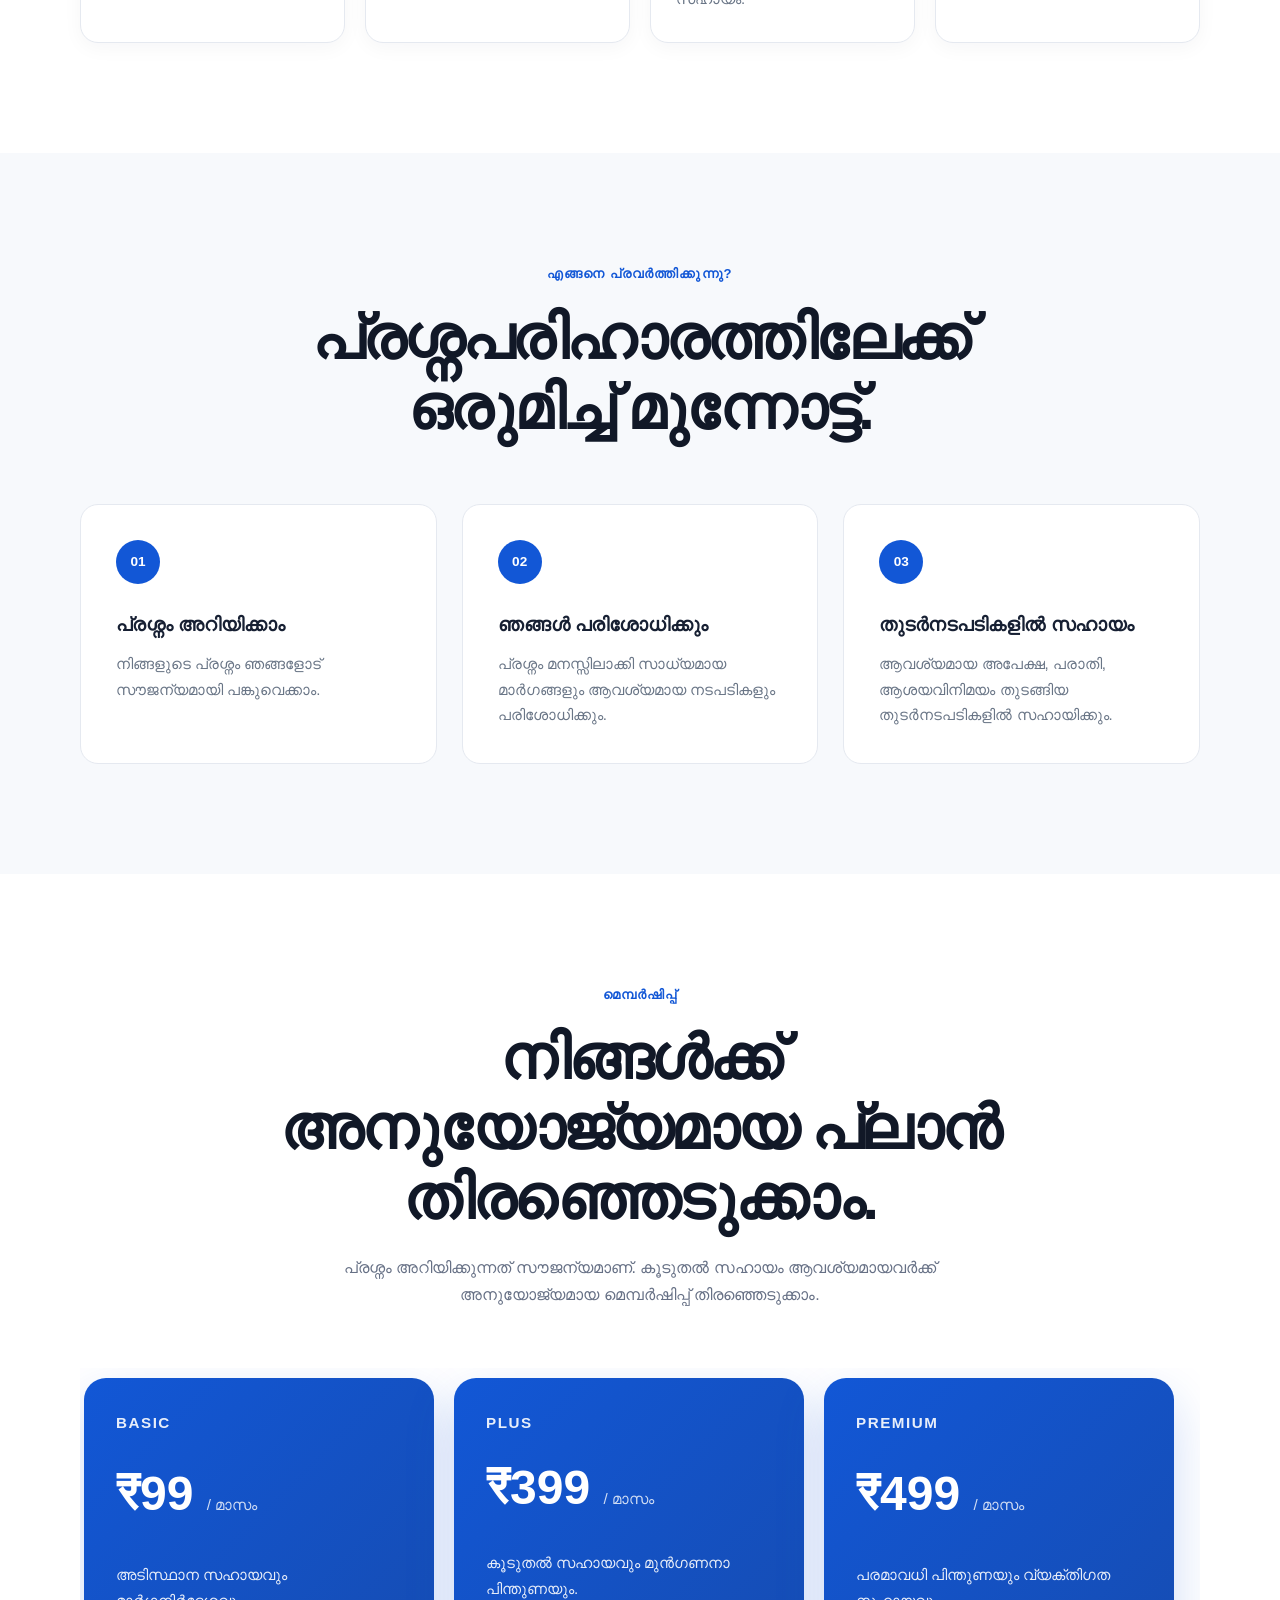
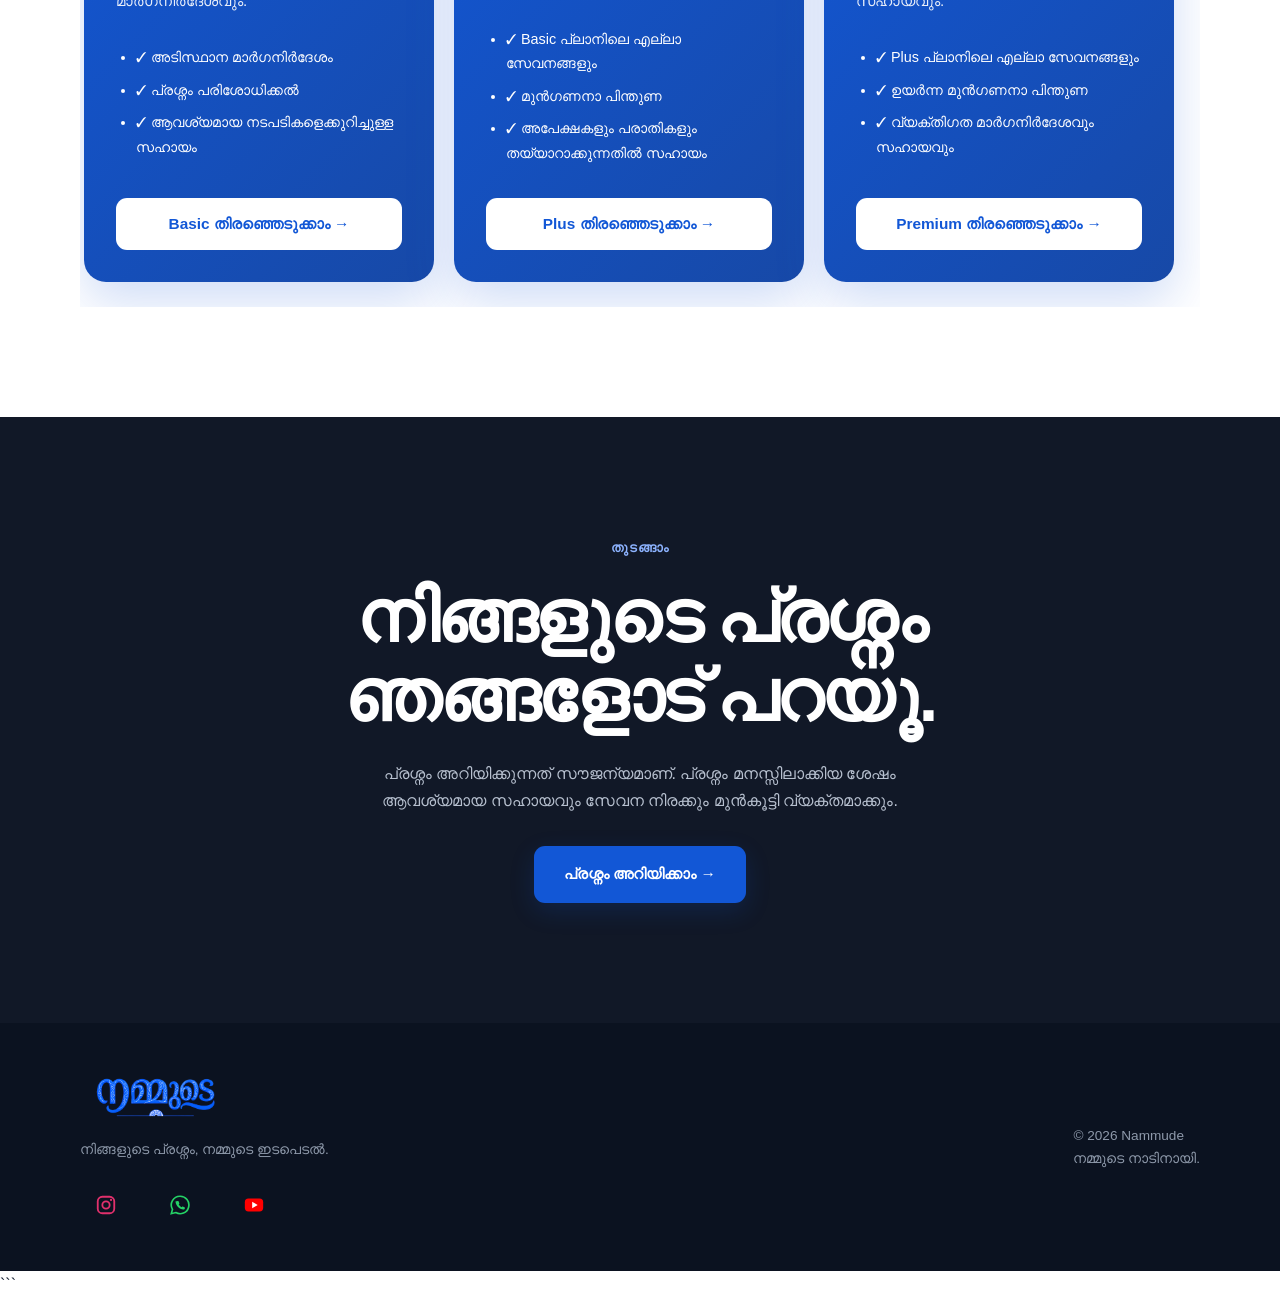
==== commit 89e411bb: "Update index.html" ====
--- a/index.html
+++ b/index.html
@@ -1,3 +1,4 @@
+```html
 <!DOCTYPE html>
 <html lang="ml">
 
@@ -12,12 +13,12 @@
 
     <link rel="stylesheet" href="style.css">
 
+    <!-- ================= SOCIAL MEDIA CSS ================= -->
     <style>
-        /* ================= SOCIAL MEDIA ================= */
-
         .social-links {
             display: flex;
             align-items: center;
+            justify-content: flex-start;
             gap: 10px;
             flex-wrap: wrap;
             margin-top: 16px;
@@ -26,6 +27,7 @@
         .social-links a {
             display: inline-flex;
             align-items: center;
+            justify-content: center;
             gap: 7px;
             padding: 9px 13px;
             border-radius: 10px;
@@ -40,6 +42,12 @@
             opacity: .9;
         }
 
+        .social-links svg {
+            width: 22px;
+            height: 22px;
+            display: block;
+        }
+
         .social-instagram {
             background: #f4e7ef;
             color: #8a174f;
@@ -70,20 +78,33 @@
             color: #ff8e8e;
         }
 
+        /* MOBILE — KEEP SOCIAL ICONS HORIZONTAL */
         @media (max-width: 600px) {
+
             .social-links {
-                flex-direction: column;
-                align-items: flex-start;
+                display: flex;
+                flex-direction: row;
+                align-items: center;
+                justify-content: flex-start;
+                gap: 10px;
+                flex-wrap: nowrap;
+                width: 100%;
             }
 
             .social-links a {
-                width: fit-content;
+                width: auto;
+                min-width: 44px;
+                height: 44px;
+                padding: 10px;
+                flex: 0 0 auto;
             }
+
+            .social-links svg {
+                width: 22px;
+                height: 22px;
+            }
         }
     </style>
-    <link
-    rel="stylesheet"
-    href="https://cdnjs.cloudflare.com/ajax/libs/font-awesome/6.7.2/css/all.min.css">
 </head>
 
 <body>
@@ -245,6 +266,7 @@
                 <div class="problem-grid">
 
                     <div class="problem-card">
+
                         <div class="icon">🏘️</div>
 
                         <h3
@@ -260,9 +282,12 @@
                             മാലിന്യസംസ്കരണം തുടങ്ങിയ പ്രദേശത്തെ
                             പൊതുപ്രശ്നങ്ങൾ.
                         </p>
+
                     </div>
 
+
                     <div class="problem-card">
+
                         <div class="icon">📄</div>
 
                         <h3
@@ -278,9 +303,12 @@
                             അപേക്ഷകൾ, സേവനങ്ങൾ, പരാതികൾ എന്നിവയിൽ
                             മാർഗനിർദേശം.
                         </p>
+
                     </div>
 
+
                     <div class="problem-card">
+
                         <div class="icon">⚖️</div>
 
                         <h3
@@ -296,9 +324,12 @@
                             പ്രശ്നങ്ങളിൽ ലഭ്യമായ മാർഗങ്ങളും നടപടികളും
                             മനസ്സിലാക്കാൻ സഹായം.
                         </p>
+
                     </div>
 
+
                     <div class="problem-card">
+
                         <div class="icon">🛡️</div>
 
                         <h3
@@ -314,6 +345,7 @@
                             വ്യക്തിഗത പ്രശ്നങ്ങളിൽ ആവശ്യമായ
                             മാർഗനിർദേശവും സഹായവും.
                         </p>
+
                     </div>
 
                 </div>
@@ -346,9 +378,11 @@
 
                 </div>
 
+
                 <div class="steps">
 
                     <div class="step">
+
                         <span>01</span>
 
                         <h3
@@ -363,9 +397,12 @@
                             നിങ്ങളുടെ പ്രശ്നം ഞങ്ങളോട്
                             സൗജന്യമായി പങ്കുവെക്കാം.
                         </p>
+
                     </div>
 
+
                     <div class="step">
+
                         <span>02</span>
 
                         <h3
@@ -380,9 +417,12 @@
                             പ്രശ്നം മനസ്സിലാക്കി സാധ്യമായ മാർഗങ്ങളും
                             ആവശ്യമായ നടപടികളും പരിശോധിക്കും.
                         </p>
+
                     </div>
 
+
                     <div class="step">
+
                         <span>03</span>
 
                         <h3
@@ -398,6 +438,7 @@
                             ആശയവിനിമയം തുടങ്ങിയ തുടർനടപടികളിൽ
                             സഹായിക്കും.
                         </p>
+
                     </div>
 
                 </div>
@@ -437,16 +478,22 @@
 
                 </div>
 
+
                 <div class="membership-grid">
 
+                    <!-- BASIC -->
+
                     <div class="membership-card">
 
-                        <p class="plan-label">BASIC</p>
+                        <p class="plan-label">
+                            BASIC
+                        </p>
 
                         <h3>
                             ₹99
-                            <span data-ml="/ മാസം"
-                                  data-en="/ month">
+                            <span
+                                data-ml="/ മാസം"
+                                data-en="/ month">
                                 / മാസം
                             </span>
                         </h3>
@@ -489,14 +536,19 @@
                     </div>
 
 
+                    <!-- PLUS -->
+
                     <div class="membership-card featured">
 
-                        <p class="plan-label">PLUS</p>
+                        <p class="plan-label">
+                            PLUS
+                        </p>
 
                         <h3>
                             ₹399
-                            <span data-ml="/ മാസം"
-                                  data-en="/ month">
+                            <span
+                                data-ml="/ മാസം"
+                                data-en="/ month">
                                 / മാസം
                             </span>
                         </h3>
@@ -539,14 +591,19 @@
                     </div>
 
 
+                    <!-- PREMIUM -->
+
                     <div class="membership-card">
 
-                        <p class="plan-label">PREMIUM</p>
+                        <p class="plan-label">
+                            PREMIUM
+                        </p>
 
                         <h3>
                             ₹499
-                            <span data-ml="/ മാസം"
-                                  data-en="/ month">
+                            <span
+                                data-ml="/ മാസം"
+                                data-en="/ month">
                                 / മാസം
                             </span>
                         </h3>
@@ -654,85 +711,116 @@
                     നിങ്ങളുടെ പ്രശ്നം, നമ്മുടെ ഇടപെടൽ.
                 </p>
 
-                <!-- SOCIAL MEDIA -->
+
+                <!-- ================= SOCIAL MEDIA ================= -->
 
                 <div class="social-links">
 
-    <a href="https://www.instagram.com/nammude.help"
-   target="_blank"
-   rel="noopener noreferrer"
-   class="social-instagram"
-   aria-label="Instagram">
-
-    <svg viewBox="0 0 24 24"
-         aria-hidden="true"
-         class="instagram-logo">
-
-        <rect x="3" y="3" width="18" height="18" rx="5"
-              fill="none"
-              stroke="currentColor"
-              stroke-width="2"/>
-
-        <circle cx="12" cy="12" r="4"
-                fill="none"
-                stroke="currentColor"
-                stroke-width="2"/>
-
-        <circle cx="17.5" cy="6.5" r="1.2"
-                fill="currentColor"/>
-
-    </svg>
-
-</a>
-
-
-    <a href="https://wa.me/918281443383"
-   target="_blank"
-   rel="noopener noreferrer"
-   class="social-whatsapp"
-   aria-label="WhatsApp">
-
-    <svg viewBox="0 0 24 24"
-         aria-hidden="true"
-         class="whatsapp-logo">
-
-        <path d="M12 2.5a9.5 9.5 0 0 0-8.2 14.3L2.5 21.5l4.9-1.3A9.5 9.5 0 1 0 12 2.5Z"
-              fill="none"
-              stroke="currentColor"
-              stroke-width="1.8"/>
-
-        <path d="M8.5 8.2c.3-.5.7-.5 1-.5h.5c.2 0 .4.1.5.4l.8 1.9c.1.3.1.5-.1.7l-.6.7c.7 1.3 1.7 2.3 3 3l.7-.6c.2-.2.4-.2.7-.1l1.9.8c.3.1.4.3.4.5v.5c0 .3 0 .7-.5 1-1.1.7-2.5.4-4.4-.5-1.8-.9-3.4-2.5-4.3-4.3-.9-1.9-1.2-3.3-.5-4.4Z"
-              fill="currentColor"/>
-
-    </svg>
-
-</a>
-
-
-    <a href="https://www.youtube.com/@nammudehelp"
-   target="_blank"
-   rel="noopener noreferrer"
-   class="social-youtube"
-   aria-label="YouTube">
-
-    <svg viewBox="0 0 24 24"
-         aria-hidden="true"
-         class="youtube-logo">
-
-        <rect x="2" y="5" width="20" height="14" rx="4"
-              fill="currentColor"/>
-
-        <path d="M10 8.5L16 12L10 15.5V8.5Z"
-              fill="white"/>
-
-    </svg>
-
-</a>
-
-</div>
+                    <!-- INSTAGRAM -->
+
+                    <a
+                        href="https://www.instagram.com/nammude.help"
+                        target="_blank"
+                        rel="noopener noreferrer"
+                        class="social-instagram"
+                        aria-label="Instagram">
+
+                        <svg
+                            viewBox="0 0 24 24"
+                            aria-hidden="true">
+
+                            <rect
+                                x="3"
+                                y="3"
+                                width="18"
+                                height="18"
+                                rx="5"
+                                fill="none"
+                                stroke="currentColor"
+                                stroke-width="2"/>
+
+                            <circle
+                                cx="12"
+                                cy="12"
+                                r="4"
+                                fill="none"
+                                stroke="currentColor"
+                                stroke-width="2"/>
+
+                            <circle
+                                cx="17.5"
+                                cy="6.5"
+                                r="1.2"
+                                fill="currentColor"/>
+
+                        </svg>
+
+                    </a>
+
+
+                    <!-- WHATSAPP -->
+
+                    <a
+                        href="https://wa.me/918281443383"
+                        target="_blank"
+                        rel="noopener noreferrer"
+                        class="social-whatsapp"
+                        aria-label="WhatsApp">
+
+                        <svg
+                            viewBox="0 0 24 24"
+                            aria-hidden="true">
+
+                            <path
+                                d="M12 2.5a9.5 9.5 0 0 0-8.2 14.3L2.5 21.5l4.9-1.3A9.5 9.5 0 1 0 12 2.5Z"
+                                fill="none"
+                                stroke="currentColor"
+                                stroke-width="1.8"/>
+
+                            <path
+                                d="M8.5 8.2c.3-.5.7-.5 1-.5h.5c.2 0 .4.1.5.4l.8 1.9c.1.3.1.5-.1.7l-.6.7c.7 1.3 1.7 2.3 3 3l.7-.6c.2-.2.4-.2.7-.1l1.9.8c.3.1.4.3.4.5v.5c0 .3 0 .7-.5 1-1.1.7-2.5.4-4.4-.5-1.8-.9-3.4-2.5-4.3-4.3-.9-1.9-1.2-3.3-.5-4.4Z"
+                                fill="currentColor"/>
+
+                        </svg>
+
+                    </a>
+
+
+                    <!-- YOUTUBE -->
+
+                    <a
+                        href="https://www.youtube.com/@nammudehelp"
+                        target="_blank"
+                        rel="noopener noreferrer"
+                        class="social-youtube"
+                        aria-label="YouTube">
+
+                        <svg
+                            viewBox="0 0 24 24"
+                            aria-hidden="true">
+
+                            <rect
+                                x="2"
+                                y="5"
+                                width="20"
+                                height="14"
+                                rx="4"
+                                fill="currentColor"/>
+
+                            <path
+                                d="M10 8.5L16 12L10 15.5V8.5Z"
+                                fill="white"/>
+
+                        </svg>
+
+                    </a>
+
+                </div>
 
             </div>
 
+
+            <!-- FOOTER RIGHT -->
 
             <div>
 
@@ -762,49 +850,59 @@
         ============================ */
 
         const languageToggle =
-            document.getElementById("languageToggle");
+            document.getElementById(
+                "languageToggle"
+            );
 
         let currentLanguage = "ml";
 
 
-        languageToggle.addEventListener("click", function () {
-
-            currentLanguage =
-                currentLanguage === "ml"
-                    ? "en"
-                    : "ml";
-
-
-            document
-                .querySelectorAll("[data-ml]")
-                .forEach(element => {
-
-                    if (currentLanguage === "en") {
-
-                        element.innerHTML =
-                            element.getAttribute("data-en");
-
-                    } else {
-
-                        element.innerHTML =
-                            element.getAttribute("data-ml");
-
-                    }
-
-                });
-
-
-            document.documentElement.lang =
-                currentLanguage;
-
-
-            languageToggle.textContent =
-                currentLanguage === "ml"
-                    ? "EN"
-                    : "മലയാളം";
-
-        });
-
+        languageToggle.addEventListener(
+            "click",
+            function () {
+
+                currentLanguage =
+                    currentLanguage === "ml"
+                        ? "en"
+                        : "ml";
+
+
+                document
+                    .querySelectorAll("[data-ml]")
+                    .forEach(element => {
+
+                        if (
+                            currentLanguage === "en"
+                        ) {
+
+                            element.innerHTML =
+                                element.getAttribute(
+                                    "data-en"
+                                );
+
+                        } else {
+
+                            element.innerHTML =
+                                element.getAttribute(
+                                    "data-ml"
+                                );
+
+                        }
+
+                    });
+
+
+                document.documentElement.lang =
+                    currentLanguage;
+
+
+                languageToggle.textContent =
+                    currentLanguage === "ml"
+                        ? "EN"
+                        : "മലയാളം";
+
+            }
+        );
 
 
         /* ============================
@@ -812,17 +910,23 @@
         ============================ */
 
         const themeToggle =
-            document.getElementById("themeToggle");
+            document.getElementById(
+                "themeToggle"
+            );
 
 
         function updateThemeButton() {
 
             const isDark =
-                document.body.classList.contains("dark-mode");
+                document.body.classList.contains(
+                    "dark-mode"
+                );
 
 
             themeToggle.textContent =
-                isDark ? "☀️" : "🌙";
+                isDark
+                    ? "☀️"
+                    : "🌙";
 
 
             themeToggle.setAttribute(
@@ -838,18 +942,21 @@
         /* Load saved theme */
 
         const savedTheme =
-            localStorage.getItem("nammude-theme");
+            localStorage.getItem(
+                "nammude-theme"
+            );
 
 
         if (savedTheme === "dark") {
 
-            document.body.classList.add("dark-mode");
+            document.body.classList.add(
+                "dark-mode"
+            );
 
         }
 
 
         updateThemeButton();
-
 
 
         /* Theme button */
@@ -871,7 +978,9 @@
 
                 localStorage.setItem(
                     "nammude-theme",
-                    isDark ? "dark" : "light"
+                    isDark
+                        ? "dark"
+                        : "light"
                 );
 
 
@@ -883,4 +992,6 @@
     </script>
 
 </body>
+
 </html>
+```
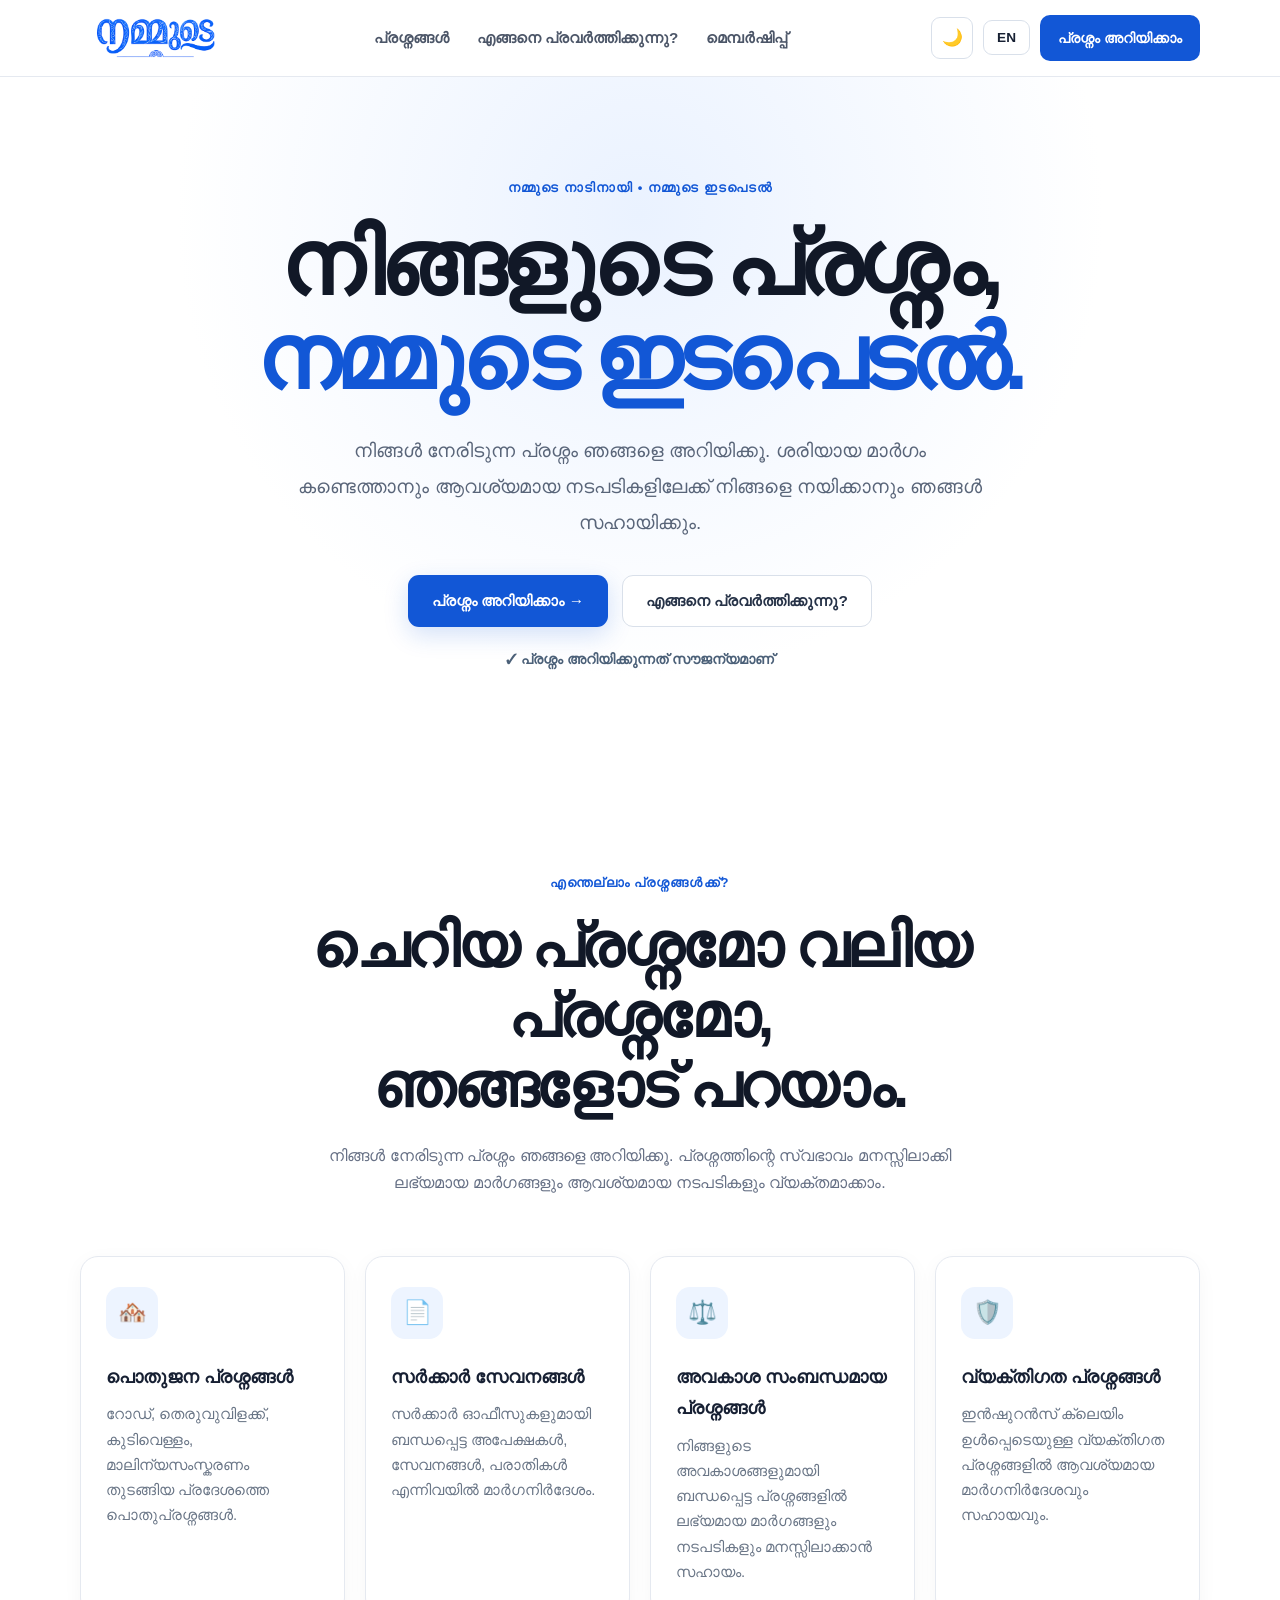
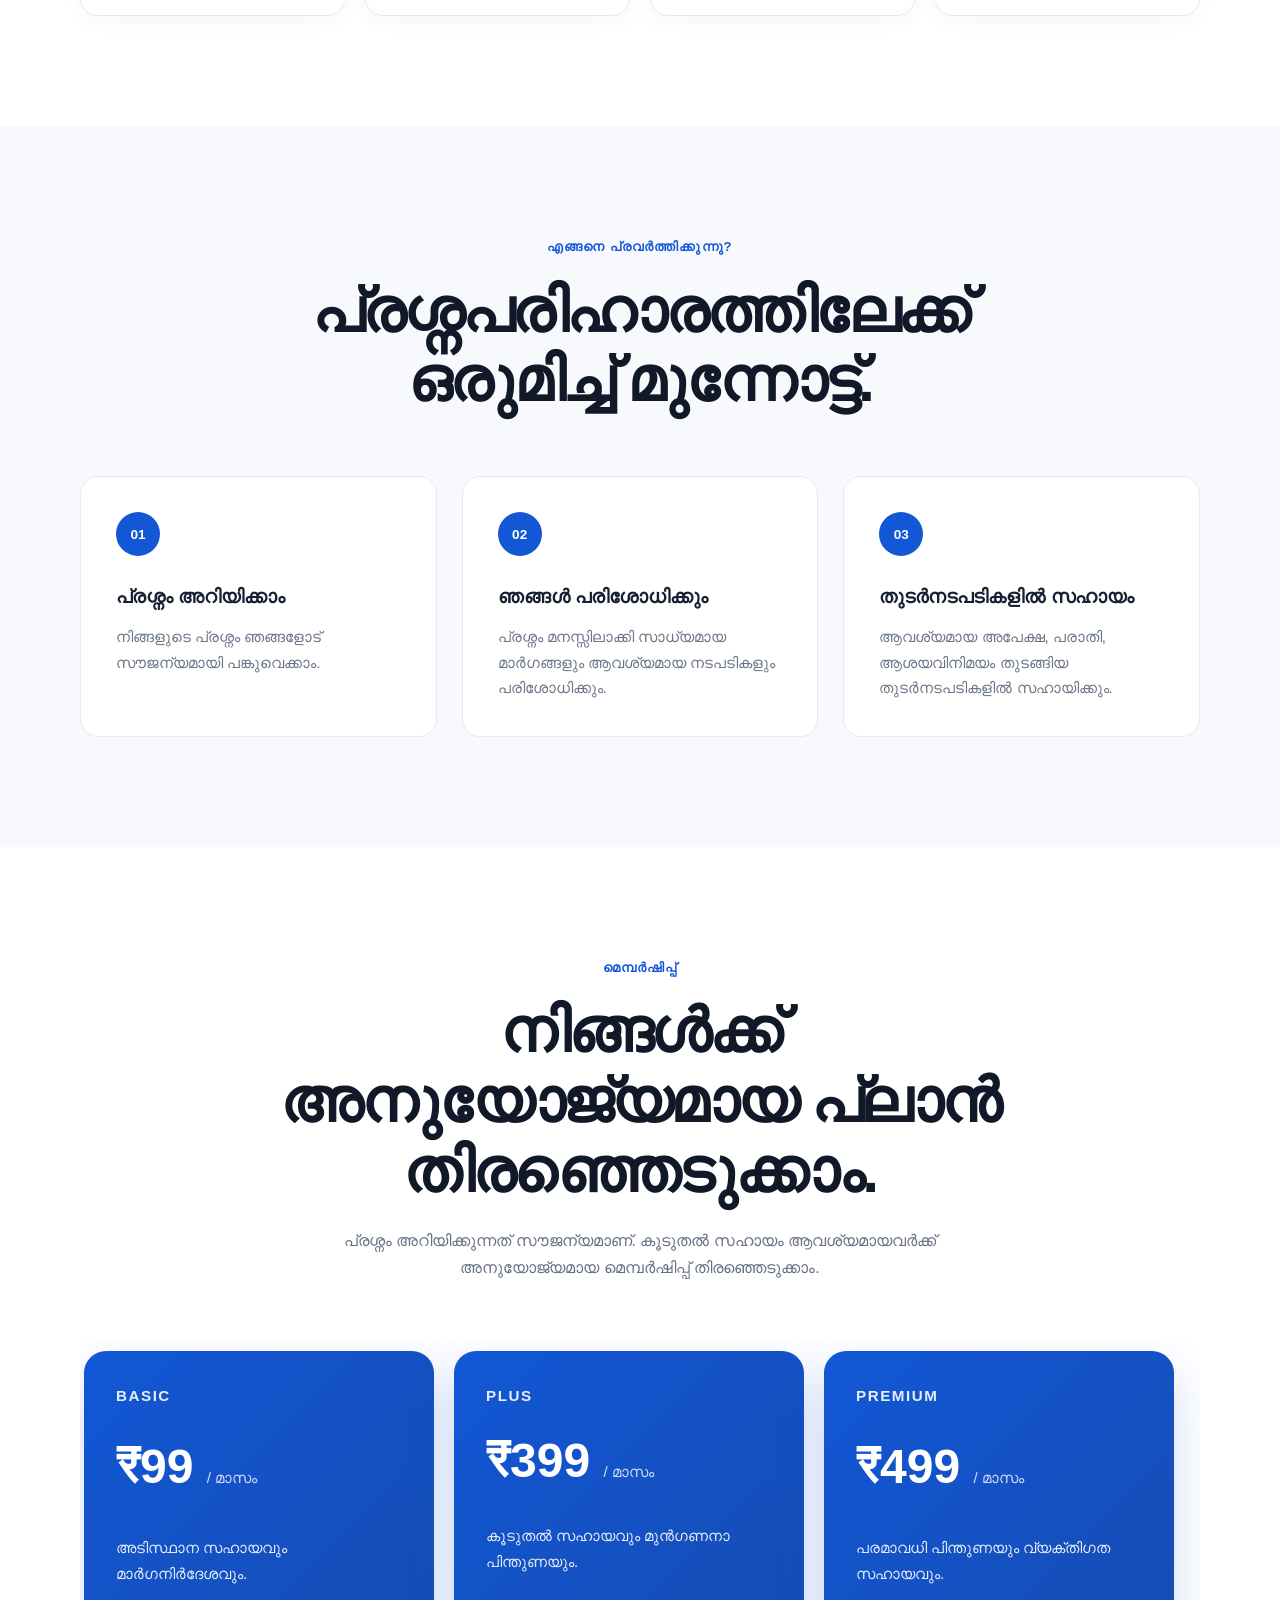
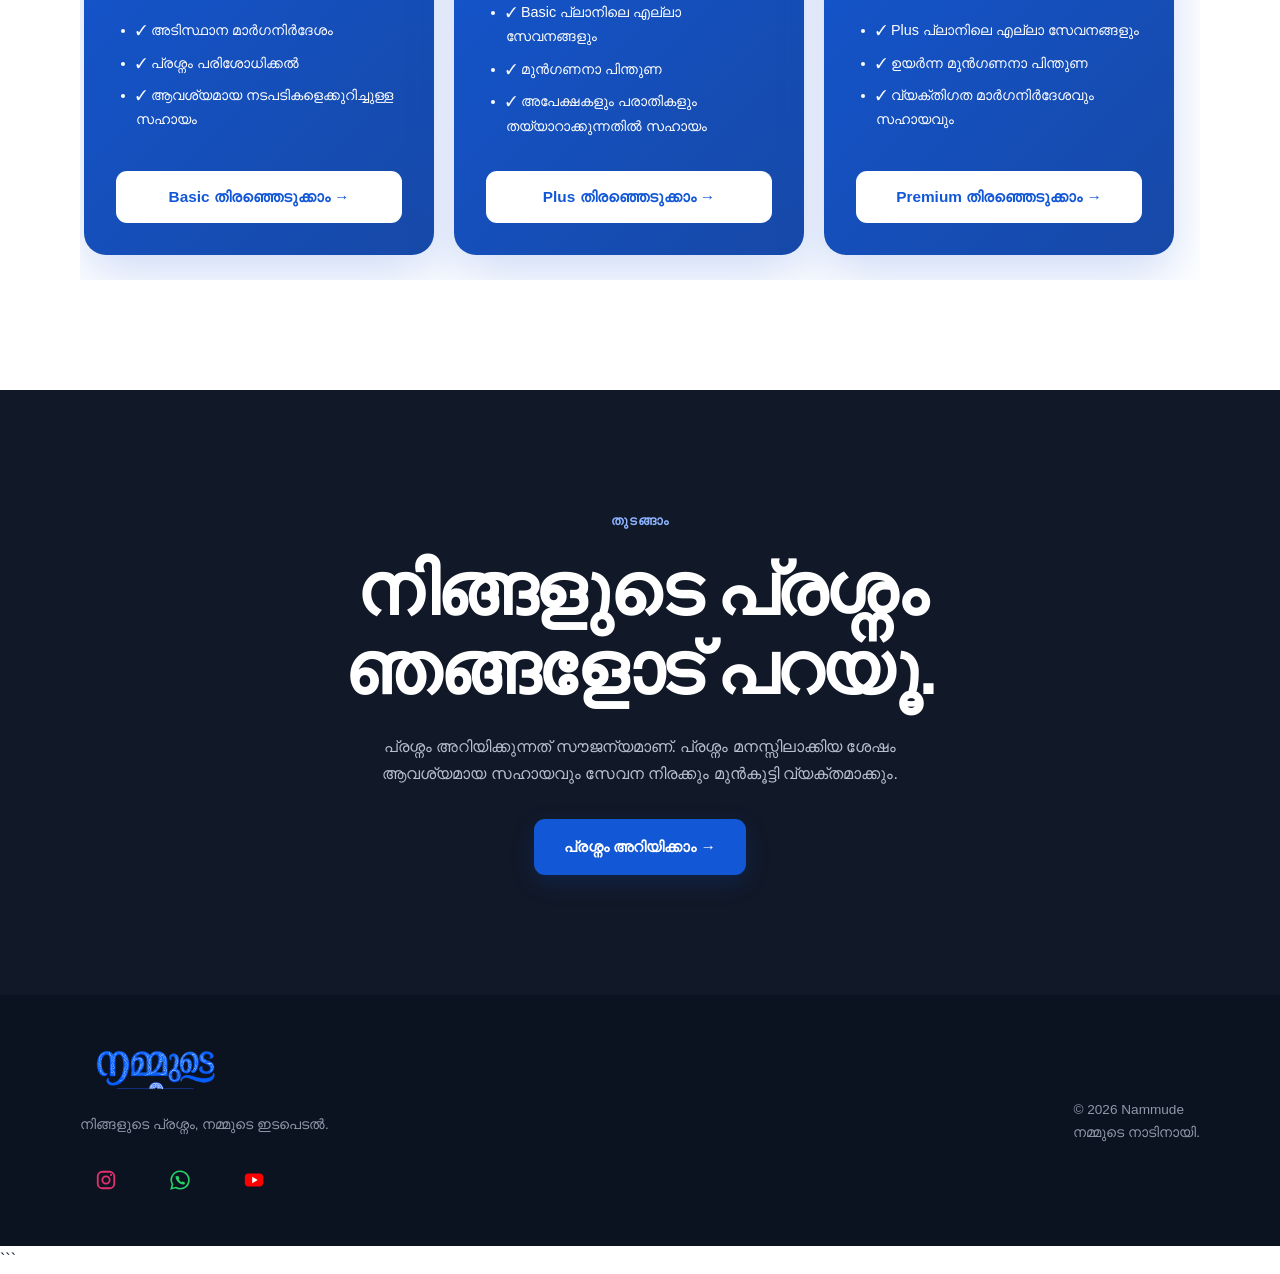
==== commit 7934c6ff: "Update print statement from 'Hello' to 'Goodbye'" ====
--- a/index.html
+++ b/index.html
@@ -1,4 +1,4 @@
-```html
+
 <!DOCTYPE html>
 <html lang="ml">
 
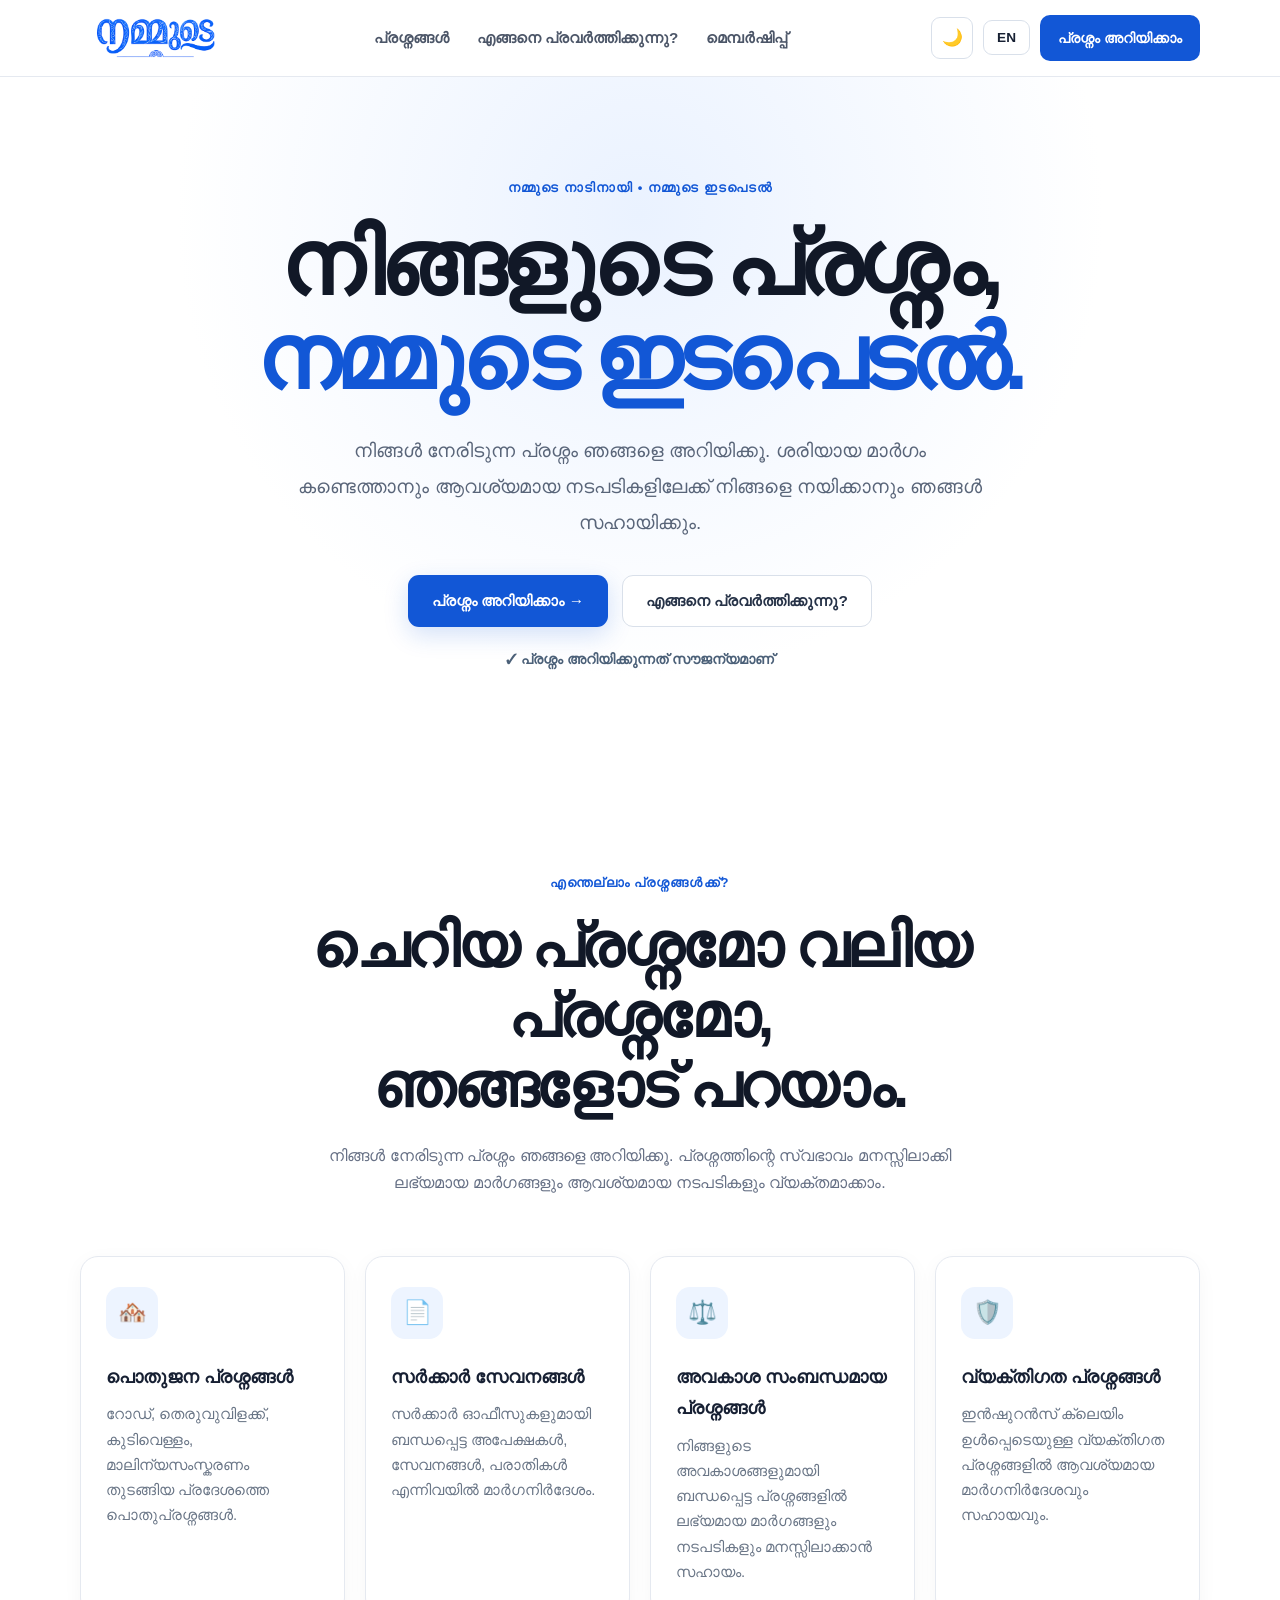
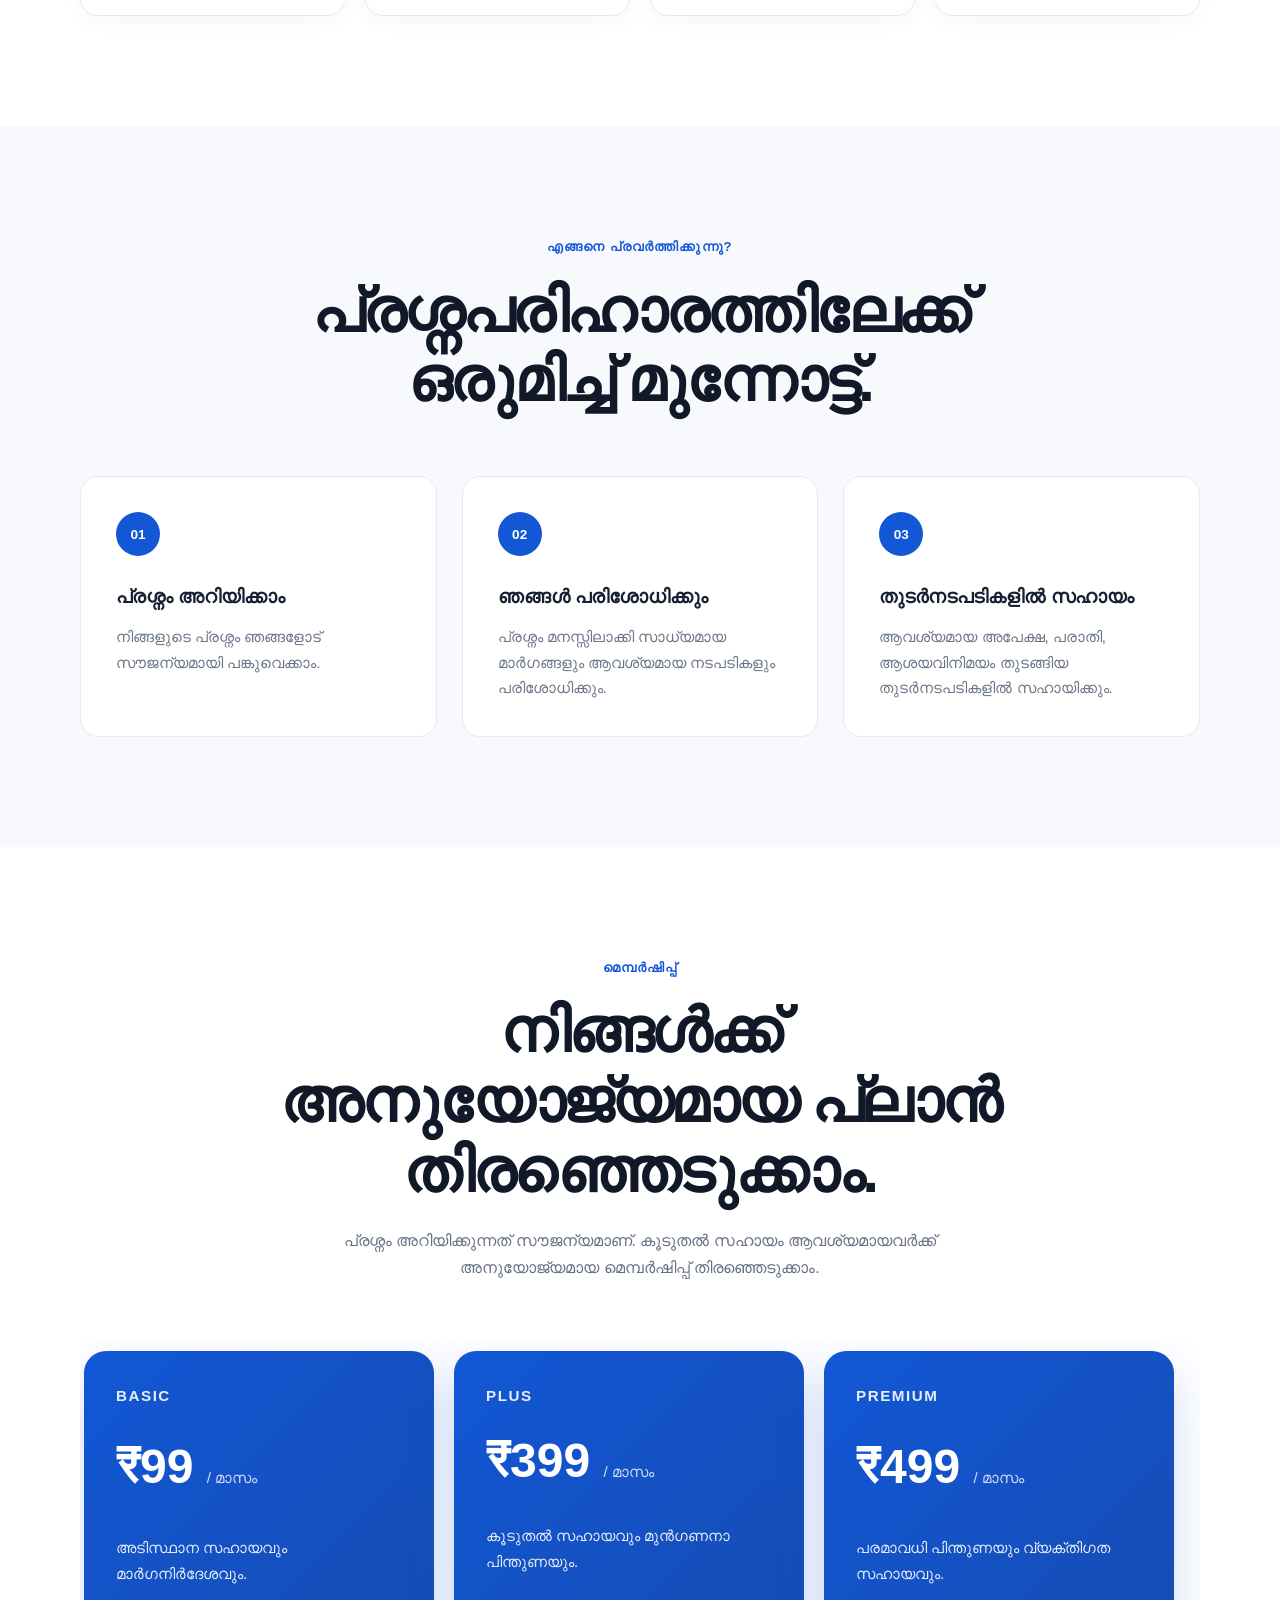
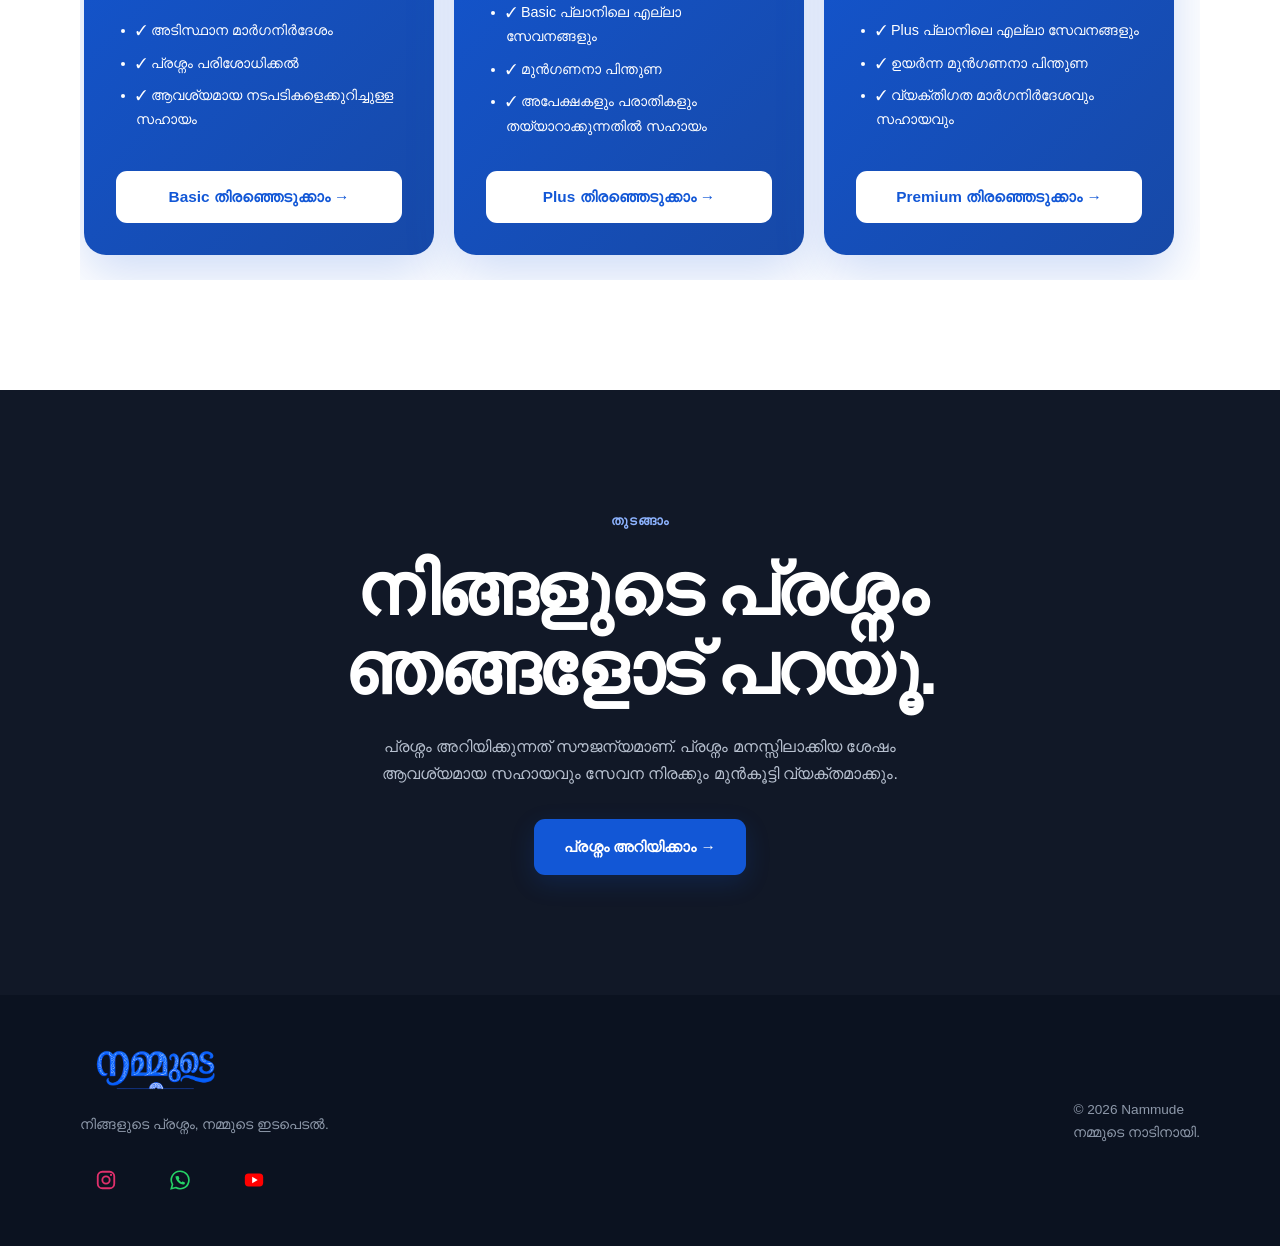
==== commit 943ce5fd: "Update index.html" ====
--- a/index.html
+++ b/index.html
@@ -854,7 +854,46 @@
                 "languageToggle"
             );
 
-        let currentLanguage = "ml";
+        let currentLanguage =
+            localStorage.getItem("nammude-language") || "ml";
+
+
+        function applyLanguage() {
+
+            document
+                .querySelectorAll("[data-ml]")
+                .forEach(element => {
+
+                    if (
+                        currentLanguage === "en"
+                    ) {
+
+                        element.innerHTML =
+                            element.getAttribute(
+                                "data-en"
+                            );
+
+                    } else {
+
+                        element.innerHTML =
+                            element.getAttribute(
+                                "data-ml"
+                            );
+
+                    }
+
+                });
+
+
+            document.documentElement.lang =
+                currentLanguage;
+
+
+            languageToggle.textContent =
+                currentLanguage === "ml"
+                    ? "EN"
+                    : "മലയാളം";
+        }
 
 
         languageToggle.addEventListener(
@@ -866,43 +905,19 @@
                         ? "en"
                         : "ml";
 
-
-                document
-                    .querySelectorAll("[data-ml]")
-                    .forEach(element => {
-
-                        if (
-                            currentLanguage === "en"
-                        ) {
-
-                            element.innerHTML =
-                                element.getAttribute(
-                                    "data-en"
-                                );
-
-                        } else {
-
-                            element.innerHTML =
-                                element.getAttribute(
-                                    "data-ml"
-                                );
-
-                        }
-
-                    });
-
-
-                document.documentElement.lang =
-                    currentLanguage;
-
-
-                languageToggle.textContent =
-                    currentLanguage === "ml"
-                        ? "EN"
-                        : "മലയാളം";
+                localStorage.setItem(
+                    "nammude-language",
+                    currentLanguage
+                );
+
+                applyLanguage();
 
             }
         );
+
+
+        /* Load saved language */
+        applyLanguage();
 
 
         /* ============================
@@ -994,4 +1009,3 @@
 </body>
 
 </html>
-```
